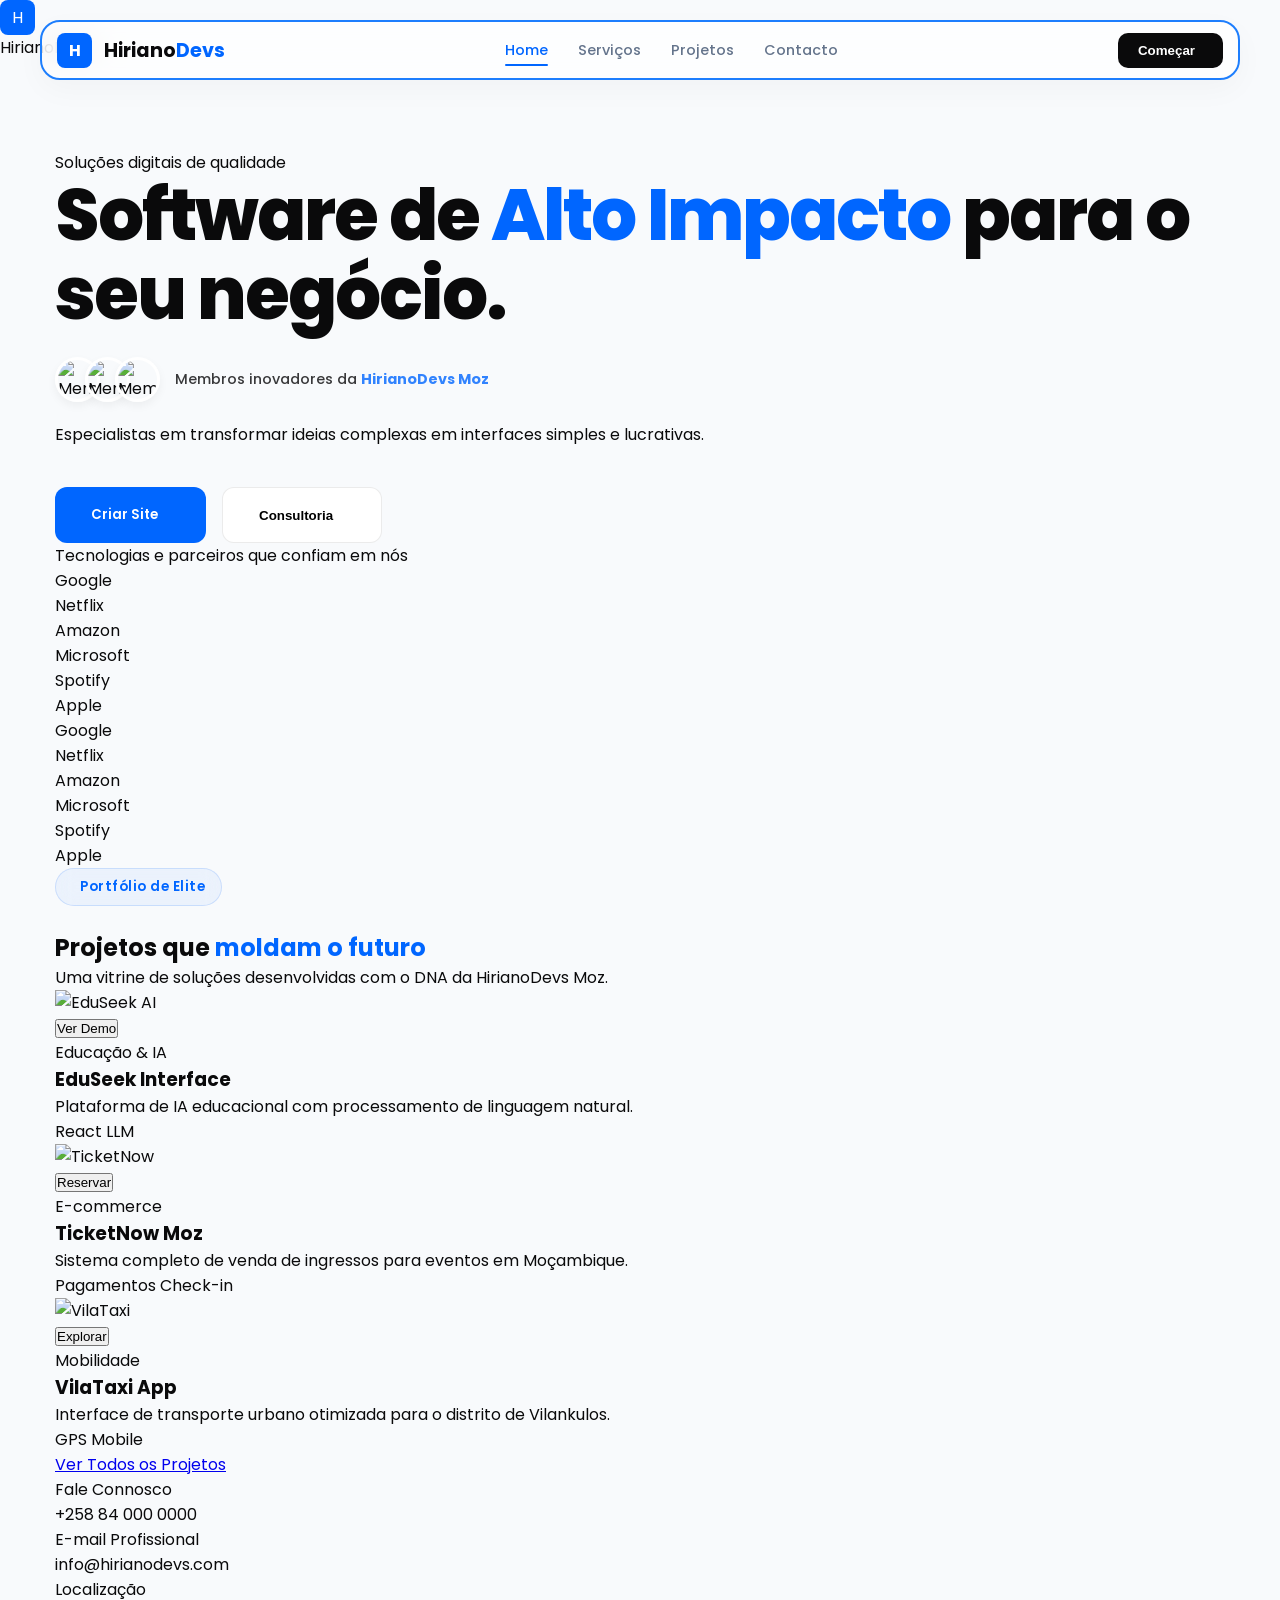
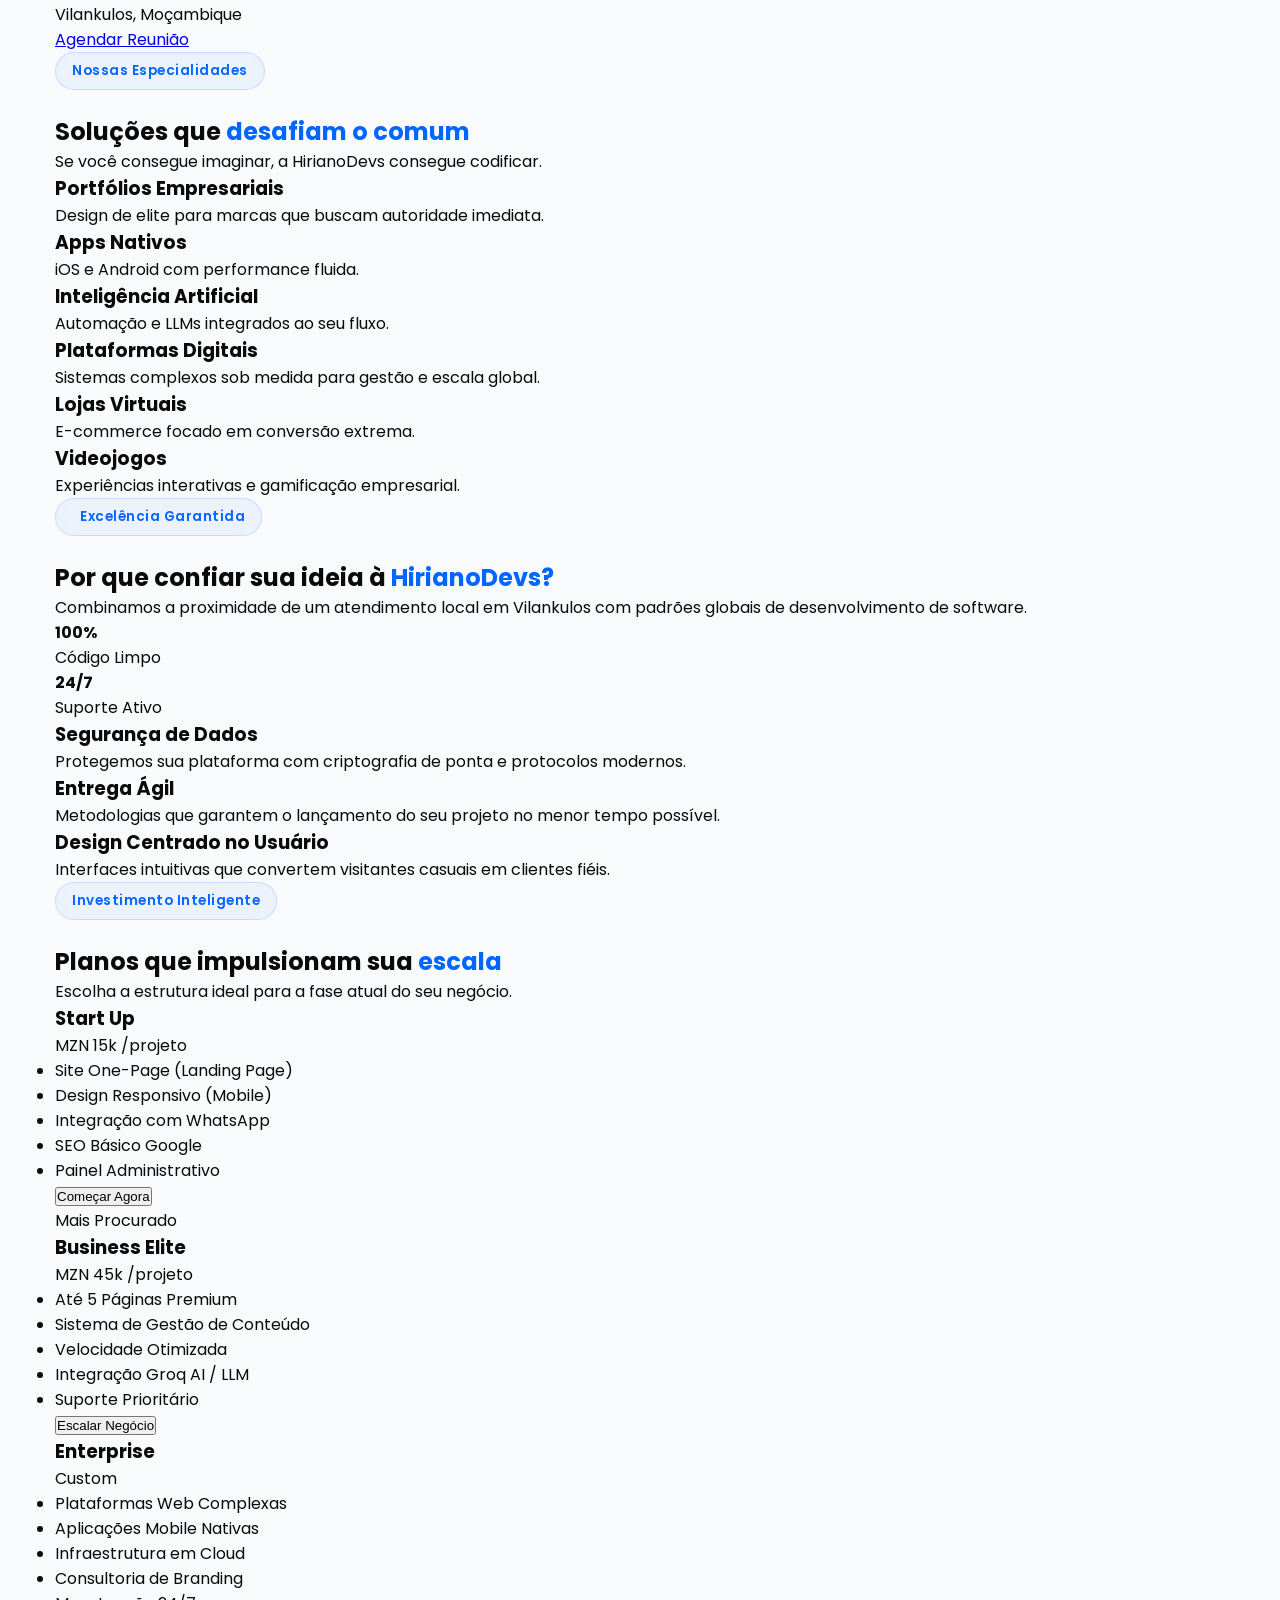
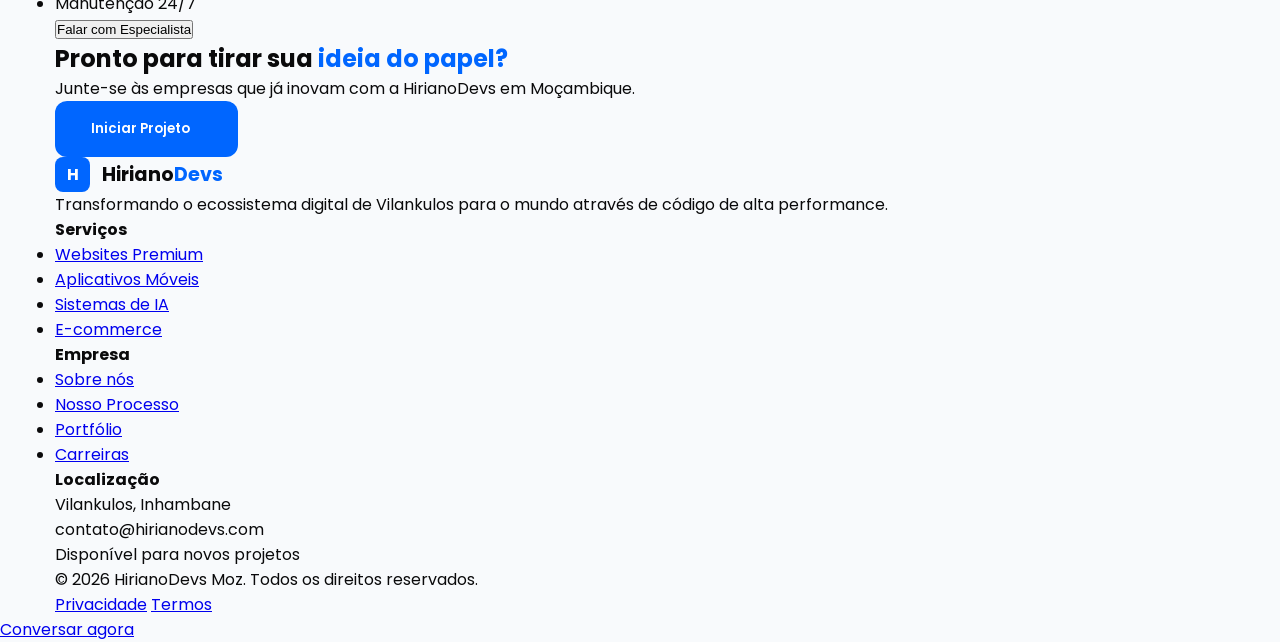
==== index.html @ 99b7545e "Add files via upload" ====
<!DOCTYPE html>
<html lang="pt-br">
<head>
    <meta charset="UTF-8">
    <meta name="viewport" content="width=device-width, initial-scale=1.0, viewport-fit=cover">
    <title>HirianoDevs | Soluções Digitais</title>
    <link href="https://fonts.googleapis.com/css2?family=Poppins:wght@300;400;500;600;700&display=swap" rel="stylesheet">
    <link href="https://cdn.jsdelivr.net/npm/remixicon@3.5.0/fonts/remixicon.css" rel="stylesheet">
    <link rel="stylesheet" href="style.css">
    
    <link rel="stylesheet" href="estilos/serviços.css">
    <link rel="stylesheet" href="estilos/footer.css">
    <link rel="stylesheet" href="estilos/loader.css">
    <link rel="stylesheet" href="estilos/contacto.css">
    <link rel="stylesheet" href="estilos/planos.css">
    <link rel="stylesheet" href="estilos/flutuante.css">
    <link rel="stylesheet" href="estilos/badge.css">
    <link rel="stylesheet" href="estilos/marcas.css">
    <link rel="stylesheet" href="estilos/demos.css">
    <link rel="stylesheet" href="estilos/why-us.css">
</head>
<body>
    
    <div id="loader" class="loader-wrapper">
    <div class="loader-content">
        <div class="loader-brand">
            <div class="brand-icon">H</div>
            <span class="brand-text">Hiriano<span>Devs</span></span>
        </div>
        <div class="loader-line">
            <div class="progress"></div>
        </div>
    </div>
</div>


    <header class="main-nav">
    <div class="container">
        <div class="brand">
            <div class="brand-icon">H</div>
            <span>Hiriano<span>Devs</span></span>
        </div>

        <nav class="nav-links">
            <a href="#home" class="active">Home</a>
            <a href="#services">Serviços</a>
            <a href="#projects">Projetos</a>
            <a href="#contact">Contacto</a>
        </nav>

        <div class="nav-actions">
            <button class="btn-action pulse hide-mobile">
                <span>Começar</span>
                <i class="ri-arrow-right-line"></i>
            </button>
            
            <button class="btn-menu" id="menuToggle" aria-label="Abrir Menu">
                <i class="ri-menu-5-line"></i>
            </button>
        </div>
    </div>
</header>


    <main class="hero">
        <div class="hero-bg"></div>
        <div class="container">
            <div class="hero-content">
                
                <div class="status-hero">
                    <span class="tot"></span> Soluções digitais de qualidade
                </div>
                
                <h1>Software de <span class="gradient">Alto Impacto</span> para o seu negócio.</h1>
                
                <div class="members-stack">
    <div class="avatars">
        <img src="https://i.pravatar.cc/100?u=1" alt="Membro 1">
        <img src="https://i.pravatar.cc/100?u=2" alt="Membro 2">
        <img src="https://i.pravatar.cc/100?u=3" alt="Membro 3">
    </div>
    <div class="members-text">
        Membros inovadores da <span>HirianoDevs Moz</span>
    </div>
</div>
                
                <p>Especialistas em transformar ideias complexas em interfaces simples e lucrativas.</p>
                
                <div class="hero-group">
                    <button class="btn-primary">Criar Site <i class="ri-code-s-slash-fill"></i></button>
                    <button class="btn-secondary">Consultoria <i class="ri-discuss-line"></i></button>
                </div>
            </div>
        </div>
    </main>
    
    <section class="brands-slider">
    <div class="container">
        <p class="brands-title">Tecnologias e parceiros que confiam em nós</p>
        <div class="slider-wrapper">
            <div class="track">
                <div class="logo-item"><i class="ri-google-fill"></i> Google</div>
                <div class="logo-item"><i class="ri-netflix-fill"></i> Netflix</div>
                <div class="logo-item"><i class="ri-amazon-fill"></i> Amazon</div>
                <div class="logo-item"><i class="ri-microsoft-fill"></i> Microsoft</div>
                <div class="logo-item"><i class="ri-spotify-fill"></i> Spotify</div>
                <div class="logo-item"><i class="ri-apple-fill"></i> Apple</div>
                <div class="logo-item"><i class="ri-google-fill"></i> Google</div>
                <div class="logo-item"><i class="ri-netflix-fill"></i> Netflix</div>
                <div class="logo-item"><i class="ri-amazon-fill"></i> Amazon</div>
                <div class="logo-item"><i class="ri-microsoft-fill"></i> Microsoft</div>
                <div class="logo-item"><i class="ri-spotify-fill"></i> Spotify</div>
                <div class="logo-item"><i class="ri-apple-fill"></i> Apple</div>
            </div>
        </div>
    </div>
</section>

<section class="projects-demo" id="projects-showcase">
    <div class="container">
        <div class="section-header">
            <span class="label"><i class="ri-rocket-line"></i> Portfólio de Elite</span>
            <h2>Projetos que <span class="gradient">moldam o futuro</span></h2>
            <p>Uma vitrine de soluções desenvolvidas com o DNA da HirianoDevs Moz.</p>
        </div>

        <div class="projects-grid">
            <div class="project-card">
                <div class="project-image">
                    <img src="https://images.unsplash.com/photo-1522202176988-66273c2fd55f?q=80&w=2071&auto=format&fit=crop" alt="EduSeek AI">
                    <div class="project-overlay">
                        <button class="btn-view">Ver Demo <i class="ri-external-link-line"></i></button>
                    </div>
                </div>
                <div class="project-info">
                    <span class="project-category">Educação & IA</span>
                    <h3>EduSeek Interface</h3>
                    <p>Plataforma de IA educacional com processamento de linguagem natural.</p>
                    <div class="project-tags">
                        <span><i class="ri-code-line"></i> React</span>
                        <span><i class="ri-cpu-line"></i> LLM</span>
                    </div>
                </div>
            </div>

            <div class="project-card">
                <div class="project-image">
                    <img src="https://images.unsplash.com/photo-1492684223066-81342ee5ff30?q=80&w=2070&auto=format&fit=crop" alt="TicketNow">
                    <div class="project-overlay">
                        <button class="btn-view">Reservar <i class="ri-ticket-2-line"></i></button>
                    </div>
                </div>
                <div class="project-info">
                    <span class="project-category">E-commerce</span>
                    <h3>TicketNow Moz</h3>
                    <p>Sistema completo de venda de ingressos para eventos em Moçambique.</p>
                    <div class="project-tags">
                        <span><i class="ri-bank-card-line"></i> Pagamentos</span>
                        <span><i class="ri-qr-code-line"></i> Check-in</span>
                    </div>
                </div>
            </div>

            <div class="project-card">
                <div class="project-image">
                    <img src="https://images.unsplash.com/photo-1556122071-e404be7457cd?q=80&w=2040&auto=format&fit=crop" alt="VilaTaxi">
                    <div class="project-overlay">
                        <button class="btn-view">Explorar <i class="ri-map-pin-5-line"></i></button>
                    </div>
                </div>
                <div class="project-info">
                    <span class="project-category">Mobilidade</span>
                    <h3>VilaTaxi App</h3>
                    <p>Interface de transporte urbano otimizada para o distrito de Vilankulos.</p>
                    <div class="project-tags">
                        <span><i class="ri-navigation-line"></i> GPS</span>
                        <span><i class="ri-smartphone-line"></i> Mobile</span>
                    </div>
                </div>
            </div>
            
                    <div class="projects-footer">
            <a href="#portfolio" class="btn-all-projects">
                <span>Ver Todos os Projetos</span>
                <div class="btn-icon">
                    <i class="ri-arrow-right-up-line"></i>
                </div>
            </a>
        </div>

            
        </div>
    </div>
</section>


    
    <section class="contact-bar">
    <div class="container">
        <div class="bar-inner">
            <div class="bar-item">
                <div class="icon-box"><i class="ri-whatsapp-line"></i></div>
                <div class="bar-text">
                    <span>Fale Connosco</span>
                    <p>+258 84 000 0000</p>
                </div>
            </div>
            
            <div class="bar-divider"></div>

            <div class="bar-item">
                <div class="icon-box"><i class="ri-mail-send-line"></i></div>
                <div class="bar-text">
                    <span>E-mail Profissional</span>
                    <p>info@hirianodevs.com</p>
                </div>
            </div>

            <div class="bar-divider"></div>

            <div class="bar-item">
                <div class="icon-box"><i class="ri-map-pin-user-line"></i></div>
                <div class="bar-text">
                    <span>Localização</span>
                    <p>Vilankulos, Moçambique</p>
                </div>
            </div>

            <div class="bar-item bar-cta">
                <a href="#" class="btn-mini">
                    Agendar Reunião <i class="ri-calendar-check-line"></i>
                </a>
            </div>
        </div>
    </div>
</section>

    
    <section class="services" id="projects">
    <div class="container">
        <div class="services-header">
            <span class="label">Nossas Especialidades</span>
            <h2>Soluções que <span class="gradient">desafiam o comum</span></h2>
            <p>Se você consegue imaginar, a HirianoDevs consegue codificar.</p>
        </div>

        <div class="bento-grid">
            <div class="bento-item tall portfolio">
                <div class="bento-content">
                    <i class="ri-briefcase-line"></i>
                    <h3>Portfólios Empresariais</h3>
                    <p>Design de elite para marcas que buscam autoridade imediata.</p>
                </div>
                <div class="bento-image">
                   <i class="ri-window-fill"></i>
                </div>
            </div>

            <div class="bento-item apps">
                <div class="bento-content">
                    <i class="ri-smartphone-line"></i>
                    <h3>Apps Nativos</h3>
                    <p>iOS e Android com performance fluida.</p>
                </div>
            </div>

            <div class="bento-item ai">
                <div class="bento-content">
                    <i class="ri-brain-line"></i>
                    <h3>Inteligência Artificial</h3>
                    <p>Automação e LLMs integrados ao seu fluxo.</p>
                </div>
            </div>

            <div class="bento-item wide platforms">
                <div class="bento-content">
                    <i class="ri-shield-user-line"></i>
                    <h3>Plataformas Digitais</h3>
                    <p>Sistemas complexos sob medida para gestão e escala global.</p>
                </div>
            </div>

            <div class="bento-item shop">
                <div class="bento-content">
                    <i class="ri-shopping-bag-3-line"></i>
                    <h3>Lojas Virtuais</h3>
                    <p>E-commerce focado em conversão extrema.</p>
                </div>
            </div>

            <div class="bento-item games">
                <div class="bento-content">
                    <i class="ri-gamepad-line"></i>
                    <h3>Videojogos</h3>
                    <p>Experiências interativas e gamificação empresarial.</p>
                </div>
            </div>
        </div>
    </div>
</section>

<section class="why-us" id="why-choose">
    <div class="container">
        <div class="why-grid">
            <div class="why-content">
                <span class="label"><i class="ri-medal-line"></i> Excelência Garantida</span>
                <h2>Por que confiar sua ideia à <span class="gradient">HirianoDevs?</span></h2>
                <p>Combinamos a proximidade de um atendimento local em Vilankulos com padrões globais de desenvolvimento de software.</p>
                
                <div class="stats-row">
                    <div class="stat-item">
                        <h4>100%</h4>
                        <span>Código Limpo</span>
                    </div>
                    <div class="stat-item">
                        <h4>24/7</h4>
                        <span>Suporte Ativo</span>
                    </div>
                </div>
            </div>

            <div class="features-list">
                <div class="feature-card">
                    <div class="feature-icon">
                        <i class="ri-shield-check-line"></i>
                    </div>
                    <div class="feature-text">
                        <h3>Segurança de Dados</h3>
                        <p>Protegemos sua plataforma com criptografia de ponta e protocolos modernos.</p>
                    </div>
                </div>

                <div class="feature-card">
                    <div class="feature-icon">
                        <i class="ri-timer-flash-line"></i>
                    </div>
                    <div class="feature-text">
                        <h3>Entrega Ágil</h3>
                        <p>Metodologias que garantem o lançamento do seu projeto no menor tempo possível.</p>
                    </div>
                </div>

                <div class="feature-card">
                    <div class="feature-icon">
                        <i class="ri-p2p-line"></i>
                    </div>
                    <div class="feature-text">
                        <h3>Design Centrado no Usuário</h3>
                        <p>Interfaces intuitivas que convertem visitantes casuais em clientes fiéis.</p>
                    </div>
                </div>
            </div>
        </div>
    </div>
</section>


<section class="pricing" id="pricing">
    <div class="container">
        <div class="pricing-header">
            <span class="label">Investimento Inteligente</span>
            <h2>Planos que impulsionam sua <span class="gradient">escala</span></h2>
            <p>Escolha a estrutura ideal para a fase atual do seu negócio.</p>
        </div>

        <div class="pricing-grid">
            <div class="pricing-card">
                <div class="pricing-top">
                    <i class="ri-rocket-line"></i>
                    <h3>Start Up</h3>
                    <div class="price">
                        <span class="currency">MZN</span>
                        <span class="amount">15k</span>
                        <span class="period">/projeto</span>
                    </div>
                </div>
                <ul class="features">
                    <li><i class="ri-checkbox-circle-fill"></i> Site One-Page (Landing Page)</li>
                    <li><i class="ri-checkbox-circle-fill"></i> Design Responsivo (Mobile)</li>
                    <li><i class="ri-checkbox-circle-fill"></i> Integração com WhatsApp</li>
                    <li><i class="ri-checkbox-circle-fill"></i> SEO Básico Google</li>
                    <li class="disabled"><i class="ri-close-circle-line"></i> Painel Administrativo</li>
                </ul>
                <button class="btn-pricing">Começar Agora</button>
            </div>

            <div class="pricing-card featured">
                <div class="popular-badge">Mais Procurado</div>
                <div class="pricing-top wata">
                    <i class="ri-vip-diamond-line"></i>
                    <h3>Business Elite</h3>
                    <div class="price">
                        <span class="currency">MZN</span>
                        <span class="amount">45k</span>
                        <span class="period">/projeto</span>
                    </div>
                </div>
                <ul class="features">
                    <li><i class="ri-checkbox-circle-fill"></i> Até 5 Páginas Premium</li>
                    <li><i class="ri-checkbox-circle-fill"></i> Sistema de Gestão de Conteúdo</li>
                    <li><i class="ri-checkbox-circle-fill"></i> Velocidade Otimizada</li>
                    <li><i class="ri-checkbox-circle-fill"></i> Integração Groq AI / LLM</li>
                    <li><i class="ri-checkbox-circle-fill"></i> Suporte Prioritário</li>
                </ul>
                <button class="btn-pricing pulse">Escalar Negócio</button>
            </div>

            <div class="pricing-card">
                <div class="pricing-top">
                    <i class="ri-stack-line"></i>
                    <h3>Enterprise</h3>
                    <div class="price">
                        <span class="amount">Custom</span>
                    </div>
                </div>
                <ul class="features">
                    <li><i class="ri-checkbox-circle-fill"></i> Plataformas Web Complexas</li>
                    <li><i class="ri-checkbox-circle-fill"></i> Aplicações Mobile Nativas</li>
                    <li><i class="ri-checkbox-circle-fill"></i> Infraestrutura em Cloud</li>
                    <li><i class="ri-checkbox-circle-fill"></i> Consultoria de Branding</li>
                    <li><i class="ri-checkbox-circle-fill"></i> Manutenção 24/7</li>
                </ul>
                <button class="btn-pricing outline">Falar com Especialista</button>
            </div>
        </div>
    </div>
</section>

    
    <footer class="main-footer">
    <div class="container">
        <div class="footer-cta">
            <div class="cta-content">
                <h2>Pronto para tirar sua <span class="gradient">ideia do papel?</span></h2>
                <p>Junte-se às empresas que já inovam com a HirianoDevs em Moçambique.</p>
            </div>
            <button class="btn-primary">
                Iniciar Projeto <i class="ri-arrow-right-up-line"></i>
            </button>
        </div>

        <div class="footer-grid">
            <div class="footer-col">
                <div class="brand">
                    <div class="brand-icon">H</div>
                    <span>Hiriano<span>Devs</span></span>
                </div>
                <p class="footer-desc">Transformando o ecossistema digital de Vilankulos para o mundo através de código de alta performance.</p>
                <div class="social-links">
                    <a href="#"><i class="ri-instagram-line"></i></a>
                    <a href="#"><i class="ri-linkedin-box-line"></i></a>
                    <a href="#"><i class="ri-github-line"></i></a>
                    <a href="#"><i class="ri-whatsapp-line"></i></a>
                </div>
            </div>

            <div class="footer-col">
                <h4>Serviços</h4>
                <ul>
                    <li><a href="#">Websites Premium</a></li>
                    <li><a href="#">Aplicativos Móveis</a></li>
                    <li><a href="#">Sistemas de IA</a></li>
                    <li><a href="#">E-commerce</a></li>
                </ul>
            </div>

            <div class="footer-col">
                <h4>Empresa</h4>
                <ul>
                    <li><a href="#">Sobre nós</a></li>
                    <li><a href="#">Nosso Processo</a></li>
                    <li><a href="#">Portfólio</a></li>
                    <li><a href="#">Carreiras</a></li>
                </ul>
            </div>

            <div class="footer-col">
                <h4>Localização</h4>
                <p><i class="ri-map-pin-2-line"></i> Vilankulos, Inhambane</p>
                <p><i class="ri-mail-line"></i> contato@hirianodevs.com</p>
                <div class="status-badge">
                    <span class="dot"></span> Disponível para novos projetos
                </div>
            </div>
        </div>

        <div class="footer-bottom">
            <p>&copy; 2026 HirianoDevs Moz. Todos os direitos reservados.</p>
            <div class="footer-legal">
                <a href="#">Privacidade</a>
                <a href="#">Termos</a>
            </div>
        </div>
    </div>
</footer>

<a href="https://wa.me/258840000000" class="floating-contact" target="_blank" aria-label="Contactar no WhatsApp">
    <div class="floating-icon">
        <i class="ri-whatsapp-line"></i>
    </div>
    <span class="floating-text">Conversar agora</span>
</a>



    <script src="script.js"></script>
    
    <script src="scripts/load.js"></script>
</body>
</html>
---- style.css ----
:root {
    --primary: #0066FF;
    --dark: #0A0A0B;
    --light: #F8FAFC;
    --border: rgba(0, 0, 0, 0.08);
    --glass: rgba(255, 255, 255, 0.8);
}

* { margin: 0; padding: 0; box-sizing: border-box; }

body {
    font-family: 'Poppins', sans-serif;
    background: var(--light);
    color: var(--dark);
    -webkit-font-smoothing: antialiased;
}

.container { max-width: 1200px; margin: 0 auto; padding: 0 15px; }

/* Navigation Moderna */
.main-nav {
    position: fixed;
    top: 20px; /* Efeito flutuante */
    left: 50%;
    transform: translateX(-50%);
    width: 95%;
    max-width: 1200px;
    height: 60px;
    background: rgba(255, 255, 255, 0.7);
    backdrop-filter: blur(15px);
    -webkit-backdrop-filter: blur(15px);
    borjder: 1px solid rgba(255, 255, 255, 0.3);
    border-radius: 20px;
    z-index: 1000;
    border: 2px solid #1d7efd;
    display: flex;
    align-items: center;
    box-shadow: 0 10px 30px rgba(0, 0, 0, 0.03);
}

.main-nav .container {
    width: 100%;
    display: flex;
    justify-content: space-between;
    align-items: center;
}

/* Links de Navegação */
.nav-links {
    display: flex;
    gap: 30px;
}

.nav-links a {
    text-decoration: none;
    color: #64748b;
    font-size: 0.9rem;
    font-weight: 500;
    transition: 0.3s;
    position: relative;
}

.nav-links a:hover, .nav-links a.active {
    color: var(--primary);
}

.nav-links a.active::after {
    content: '';
    position: absolute;
    bottom: -5px;
    left: 0;
    width: 100%;
    height: 2px;
    background: var(--primary);
    border-radius: 10px;
}

.brand { display: flex; align-items: center; gap: 12px; font-weight: 700; font-size: 1.2rem; }
.brand-icon { 
    background: var(--primary); color: white; 
    width: 35px; height: 35px; display: grid; place-items: center; 
    border-radius: 8px; font-size: 1rem;
}
.brand span span { color: var(--primary); }

.nav-actions { display: flex; gap: 12px; align-items: center; }

/* Botões */
.btn-action {
    background: var(--dark); color: white;
    border: none; padding: 10px 20px;
    border-radius: 10px; font-weight: 600;
    display: flex; align-items: center; gap: 8px;
    cursor: pointer; transition: 0.3s;
}

.btn-menu {
    width: 45px; height: 45px;
    border: 1px solid var(--border);
    border-radius: 10px; background: white;
    display: none; cursor: pointer;
}

/* Hero Section */
.hero {
    margin-top: 10px;
    
    display: flex; align-items: center;
    padding-top: 80px; position: relative;
    overflow: hidden;
}


.hero-bg {
    position: absolute; top: -10%; right: -10%;
    width: 500px; height: 5000px;
    background: radial-gradient(circle, rgba(0,102,255,0.1) 0%, transparent 70%);
    z-index: -1;
}

h1 {
    font-size: clamp(2.5rem, 8vw, 4.5rem);
    line-height: 1.1; font-weight: 800;
    margin-bottom: 24px; letter-spacing: -2px;
}

.gradient { color: var(--primary); }

.hero-group { display: flex; gap: 16px; margin-top: 40px; }

.btn-primary {
    font-family: "poppins";
    background: var(--primary); color: white; border: none;
    padding: 18px 36px; border-radius: 12px; font-weight: 600;
    display: flex; align-items: center; gap: 12px; cursor: pointer;
}

.btn-secondary {
    background: white; border: 1px solid var(--border);
    padding: 18px 36px; border-radius: 12px; font-weight: 600;
    display: flex; align-items: center; gap: 12px; cursor: pointer;
}

.tab-item {
    text-decoration: none; color: #64748B;
    display: flex; flex-direction: column; align-items: center;
    font-size: 0.7rem; font-weight: 500;
}

.tab-item i { font-size: 1.5rem; margin-bottom: 4px; }
.tab-item.active { color: var(--primary); }

/* Responsive Adaptations */
@media (max-width: 768px) {
    .btn-menu { display: grid; place-items: center; }
    .btn-action span { display: none; }
    .btn-action { padding: 12px; border-radius: 12px; }
    .bottom-tab-bar { display: flex; }
    .hero { text-align: left; }
    .hero-group { flex-direction: column; }
    
    
    .main-nav {
        top: 10px;
        height: 65px;
    }
    
    .nav-links {
        display: none; /* Esconde links no mobile */
    }

    .hide-mobile {
        display: none !important; /* Remove o botão de começar no mobile */
    }

    .btn-menu {
        display: grid;
        place-items: center;
        border: none;
        background: var(--primary);
        color: white;
        width: 40px;
        height: 40px;
        border-radius: 12px;
    }
}

/* Estilização da Label "Inovação Constante" */
.label {
    display: inline-flex;
    align-items: center;
    gap: 8px;
    
    /* Background com transparência e desfoque (Glassmorphism) */
    background: rgba(0, 102, 255, 0.05); 
    backdrop-filter: blur(10px);
    -webkit-backdrop-filter: blur(10px);
    
    /* Borda ultra-fina e elegante */
    border: 1px solid rgba(0, 102, 255, 0.15);
    
    /* Espaçamento e Arredondamento */
    padding: 8px 16px;
    border-radius: 100px;
    
    /* Tipografia */
    color: var(--primary);
    font-size: 0.85rem;
    font-weight: 600;
    letter-spacing: 0.5px;
    margin-bottom: 24px;
    
    /* Efeito de flutuação suave */
    animation: float 3s ease-in-out infinite;
}

/* Ícone dentro da label */
.label i {
    font-size: 1.1rem;
    color: var(--primary);
}

/* Ajuste na animação Pulse do botão Começar para ficar mais discreto */
.pulse {
    animation: shadow-pulse 2s infinite;
}

@keyframes shadow-pulse {
    0% { box-shadow: 0 0 0 0px rgba(0, 102, 255, 0.2); }
    70% { box-shadow: 0 0 0 10px rgba(0, 102, 255, 0); }
    100% { box-shadow: 0 0 0 0px rgba(0, 102, 255, 0); }
}


/* Avatar Stack - Estilo Audi */
.members-stack {
    display: flex;
    align-items: center;
    gap: 15px;
    margin-bottom: 20px;
}

.avatars {
    display: flex;
    align-items: center;
}

.avatars img {
    width: 45px;
    height: 45px;
    border-radius: 50%;
    border: 3px solid #ffffff; /* Borda grossa para o efeito de corte */
    object-fit: cover;
    margin-left: -15px; /* Sobreposição estilo Audi */
    box-shadow: 0 4px 10px rgba(0, 0, 0, 0.05);
    transition: transform 0.3s ease;
}

.avatars img:first-child {
    margin-left: 0;
}

.avatars img:hover {
    transform: translateY(-5px);
    z-index: 10;
}

.members-text {
    font-size: 0.9rem;
    color: var(--dark);
    font-weight: 500;
    opacity: 0.8;
}

.members-text span {
    color: var(--primary);
    font-weight: 700;
}

/* Ajuste Responsivo */
@media (max-width: 768px) {
    .members-stack {
        justify-content: flex-start;
    }
}
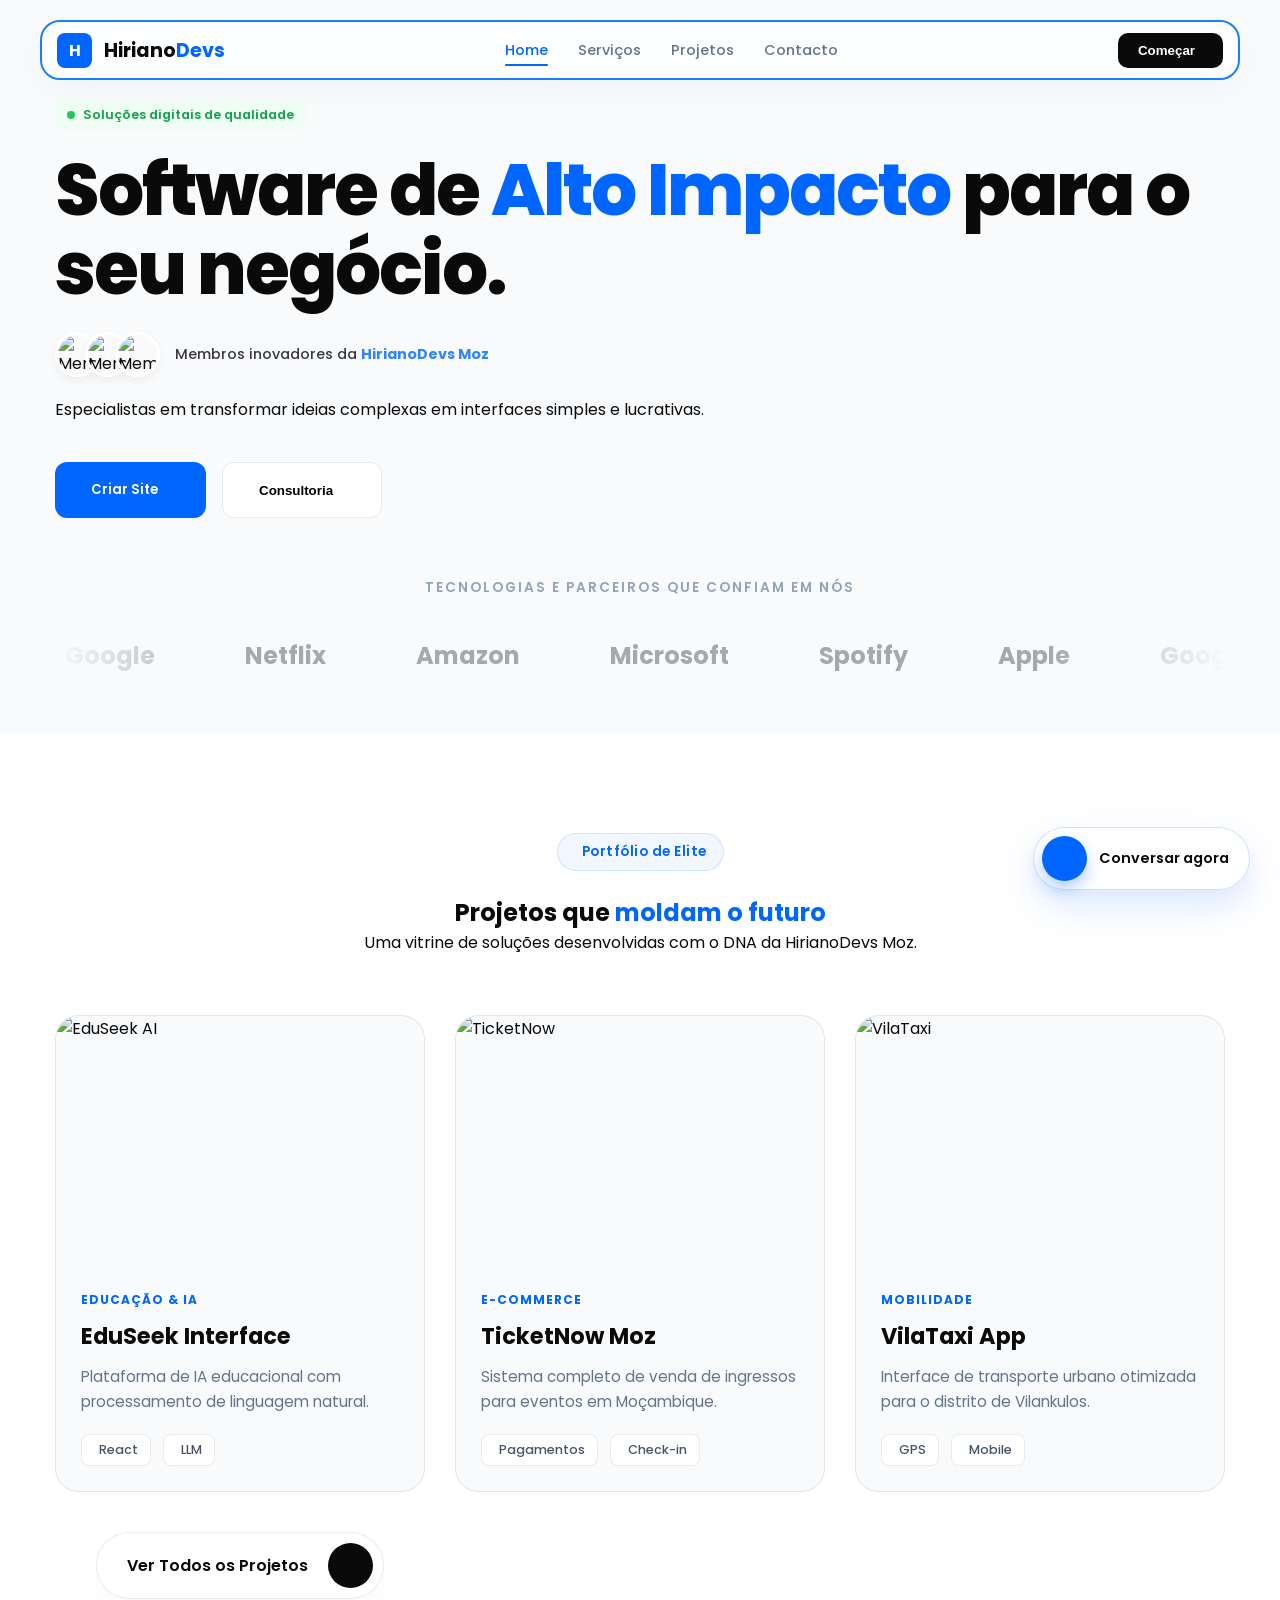
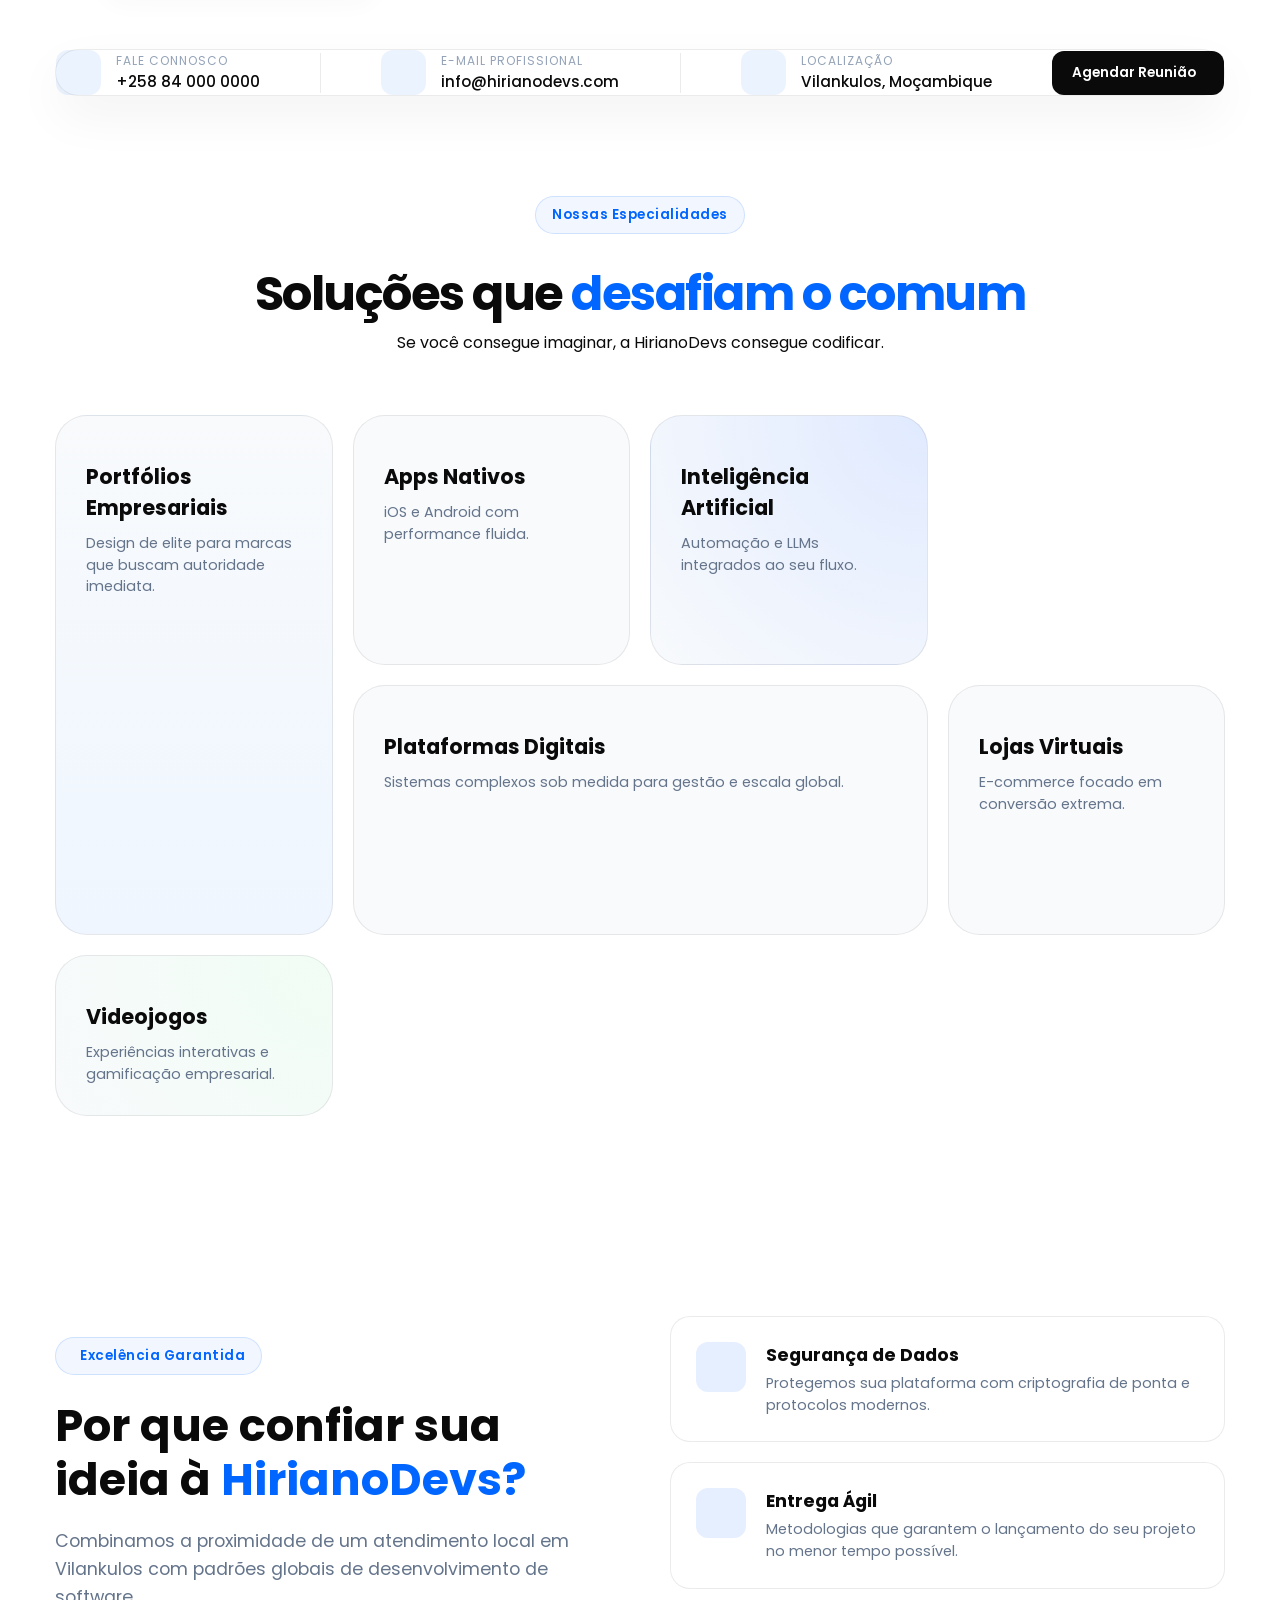
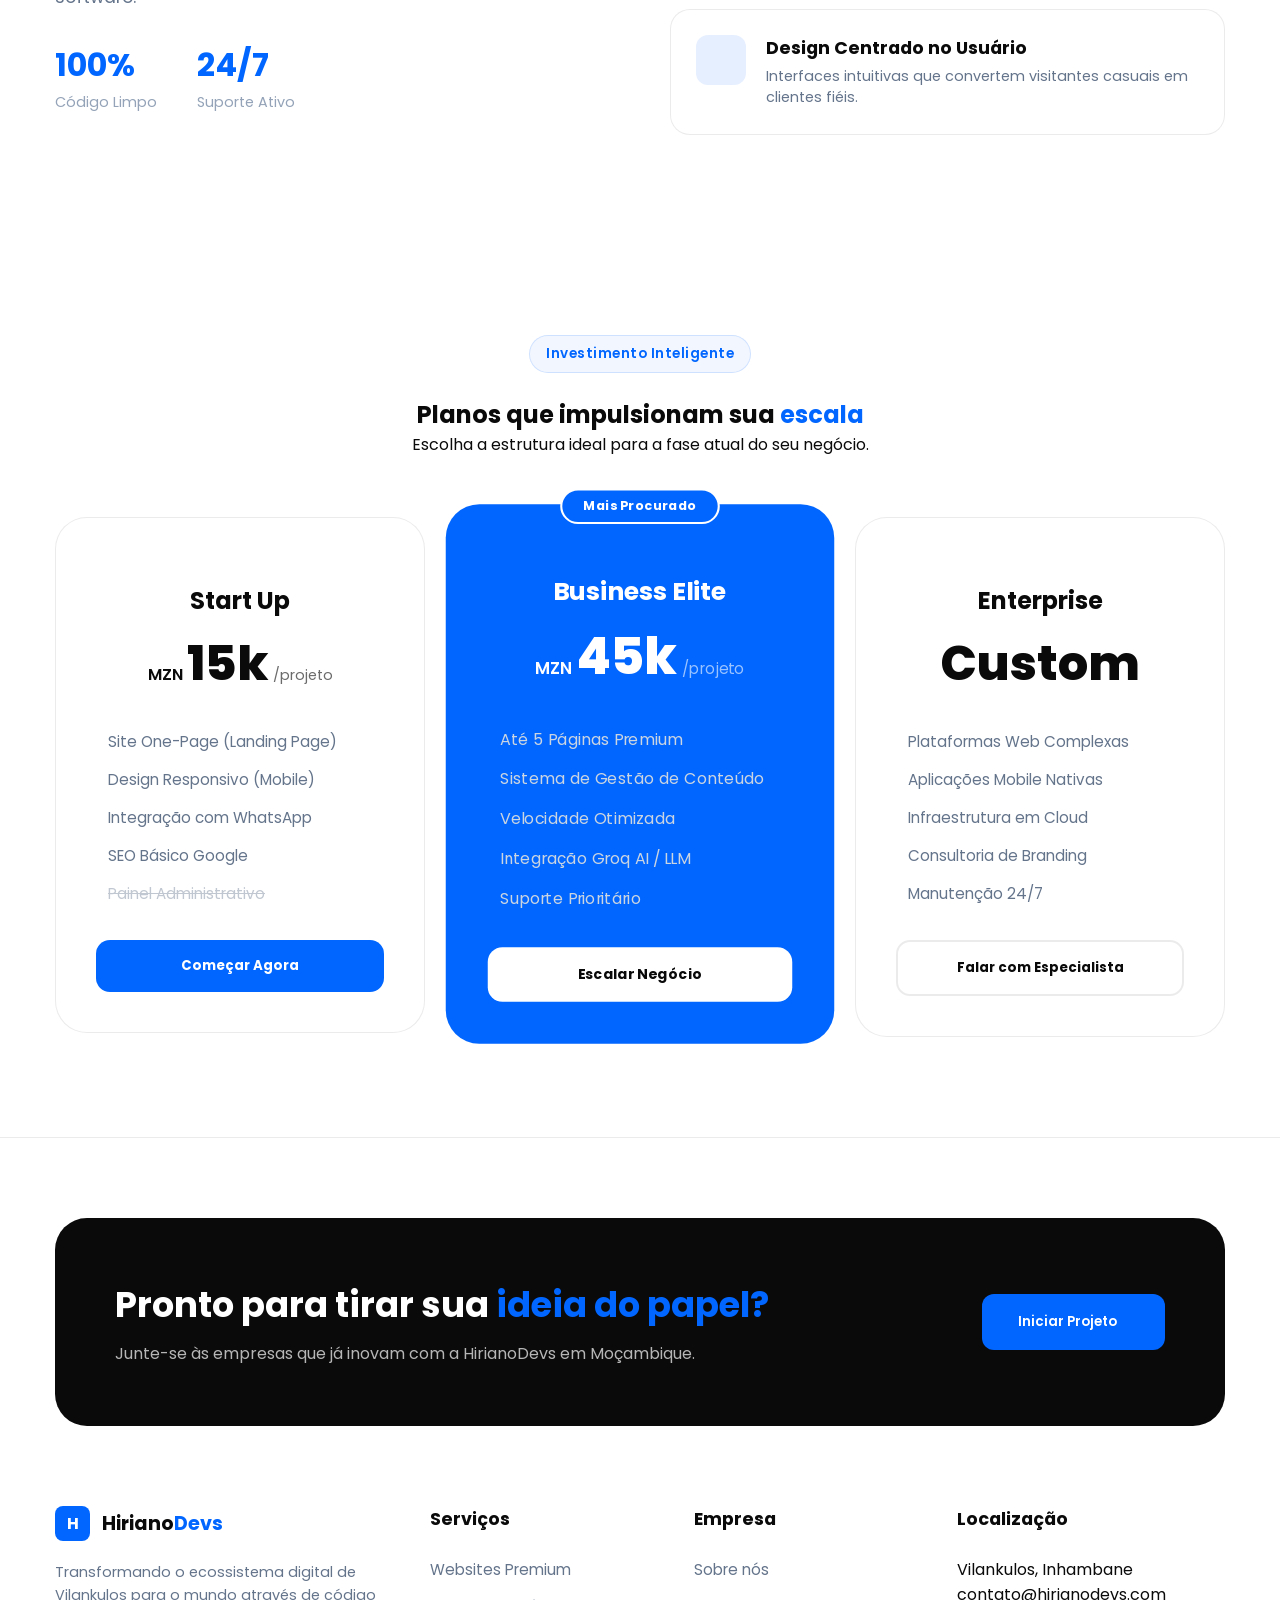
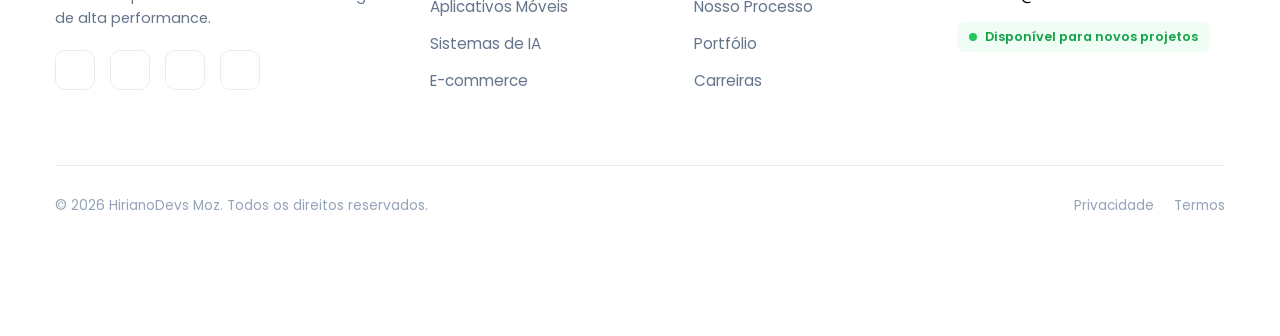
==== commit e561aff2: "Update index.html" ====
--- a/index.html
+++ b/index.html
@@ -77,7 +77,7 @@
     <div class="avatars">
         <img src="https://i.pravatar.cc/100?u=1" alt="Membro 1">
         <img src="https://i.pravatar.cc/100?u=2" alt="Membro 2">
-        <img src="https://i.pravatar.cc/100?u=3" alt="Membro 3">
+        <img src="images/ceo.png" alt="Membro 3">
     </div>
     <div class="members-text">
         Membros inovadores da <span>HirianoDevs Moz</span>
--- a/estilos/serviços.css
+++ b/estilos/serviços.css
@@ -0,0 +1,96 @@
+/* Section Services */
+.services {
+    padding: 100px 0;
+    background: #ffffff;
+}
+
+.services-header {
+    text-align: center;
+    margin-bottom: 60px;
+}
+
+.services-header h2 {
+    font-size: clamp(2rem, 5vw, 3rem);
+    letter-spacing: -1.5px;
+}
+
+/* Bento Grid Layout */
+.bento-grid {
+    display: grid;
+    grid-template-columns: repeat(4, 1fr);
+    grid-template-rows: repeat(2, 250px);
+    gap: 20px;
+}
+
+.bento-item {
+    background: var(--light);
+    border: 1px solid var(--border);
+    border-radius: 32px;
+    padding: 30px;
+    position: relative;
+    overflow: hidden;
+    transition: all 0.4s cubic-bezier(0.175, 0.885, 0.32, 1.275);
+    display: flex;
+    flex-direction: column;
+    justify-content: space-between;
+}
+
+.bento-item:hover {
+    transform: translateY(-10px);
+    box-shadow: 0 20px 40px rgba(0,0,0,0.05);
+    border-color: var(--primary);
+}
+
+.bento-item i {
+    font-size: 2rem;
+    color: var(--primary);
+    margin-bottom: 15px;
+    display: block;
+}
+
+.bento-item h3 {
+    font-size: 1.3rem;
+    margin-bottom: 10px;
+    font-weight: 700;
+}
+
+.bento-item p {
+    font-size: 0.9rem;
+    color: #64748b;
+    line-height: 1.5;
+}
+
+/* Variações de Grid */
+.tall { grid-row: span 2; background: linear-gradient(180deg, #f8fafc 0%, #eff6ff 100%); }
+.wide { grid-column: span 2; }
+
+/* Ícones de Fundo (Decorativos) */
+.bento-image {
+    position: absolute;
+    bottom: -20px;
+    right: -20px;
+    font-size: 8rem !important;
+    opacity: 0.03;
+    transform: rotate(-15deg);
+}
+
+/* Responsividade do Bento */
+@media (max-width: 1024px) {
+    .bento-grid {
+        grid-template-columns: repeat(2, 1fr);
+        grid-template-rows: auto;
+    }
+    .tall, .wide { grid-row: span 1; grid-column: span 1; }
+}
+
+@media (max-width: 768px) {
+    .bento-grid {
+        grid-template-columns: 1fr;
+    }
+    .services { padding-bottom: 150px; } /* Espaço para a tab-bar mobile */
+}
+
+/* Cores Específicas para Destaque */
+.ai { background: radial-gradient(circle at top right, #e0eaff, var(--light)); }
+.games { background: radial-gradient(circle at top right, #f0fdf4, var(--light)); }
+.games i { color: #22c55e; }
--- a/estilos/footer.css
+++ b/estilos/footer.css
@@ -0,0 +1,119 @@
+/* Main Footer */
+.main-footer {
+    background: #ffffff;
+    padding: 80px 0 120px 0; /* Padding maior em baixo por causa da mobile bar */
+    border-top: 1px solid var(--border);
+}
+
+/* CTA Box */
+.footer-cta {
+    background: var(--dark);
+    border-radius: 32px;
+    padding: 60px;
+    display: flex;
+    justify-content: space-between;
+    align-items: center;
+    margin-bottom: 80px;
+    color: white;
+}
+
+.footer-cta h2 { font-size: 2.2rem; margin-bottom: 10px; }
+.footer-cta p { opacity: 0.7; }
+
+/* Grid */
+.footer-grid {
+    display: grid;
+    grid-template-columns: 1.5fr 1fr 1fr 1.2fr;
+    gap: 40px;
+    padding-bottom: 60px;
+    border-bottom: 1px solid var(--border);
+}
+
+.footer-col h4 {
+    font-size: 1.1rem;
+    font-weight: 700;
+    margin-bottom: 25px;
+    color: var(--dark);
+}
+
+.footer-desc {
+    margin: 20px 0;
+    font-size: 0.9rem;
+    color: #64748b;
+    line-height: 1.6;
+}
+
+.footer-col ul { list-style: none; }
+.footer-col ul li { margin-bottom: 12px; }
+.footer-col ul li a {
+    text-decoration: none;
+    color: #64748b;
+    font-size: 0.95rem;
+    transition: 0.3s;
+}
+
+.footer-col ul li a:hover { color: var(--primary); padding-left: 5px; }
+
+/* Social & Badge */
+.social-links { display: flex; gap: 15px; }
+.social-links a {
+    width: 40px; height: 40px;
+    border: 1px solid var(--border);
+    border-radius: 10px;
+    display: grid; place-items: center;
+    color: var(--dark);
+    text-decoration: none;
+    transition: 0.3s;
+}
+
+.social-links a:hover { background: var(--primary); color: white; border-color: var(--primary); }
+
+.status-badge {
+    display: inline-flex;
+    align-items: center;
+    gap: 8px;
+    background: #f0fdf4;
+    color: #16a34a;
+    padding: 6px 12px;
+    border-radius: 8px;
+    font-size: 0.8rem;
+    font-weight: 600;
+    margin-top: 15px;
+}
+
+.status-badge .dot {
+    width: 8px; height: 8px;
+    background: #22c55e;
+    border-radius: 50%;
+    animation: pulse-green 2s infinite;
+}
+
+@keyframes pulse-green {
+    0% { transform: scale(0.95); box-shadow: 0 0 0 0 rgba(34, 197, 94, 0.7); }
+    70% { transform: scale(1); box-shadow: 0 0 0 10px rgba(34, 197, 94, 0); }
+    100% { transform: scale(0.95); box-shadow: 0 0 0 0 rgba(34, 197, 94, 0); }
+}
+
+/* Footer Bottom */
+.footer-bottom {
+    padding-top: 30px;
+    display: flex;
+    justify-content: space-between;
+    align-items: center;
+    font-size: 0.85rem;
+    color: #94a3b8;
+}
+
+.footer-legal { display: flex; gap: 20px; }
+.footer-legal a { color: #94a3b8; text-decoration: none; }
+
+/* Responsive */
+@media (max-width: 992px) {
+    .footer-grid { grid-template-columns: repeat(2, 1fr); }
+    .footer-cta { flex-direction: column; text-align: center; gap: 30px; padding: 40px; }
+}
+
+@media (max-width: 600px) {
+    .footer-grid { grid-template-columns: 1fr; gap: 30px; }
+    .footer-bottom { flex-direction: column; gap: 15px; text-align: center; }
+}
--- a/estilos/loader.css
+++ b/estilos/loader.css
@@ -0,0 +1,78 @@
+/* Loader Styles */
+.loader-wrapper {
+    position: fixed;
+    top: 0;
+    left: 0;
+    width: 100%;
+    height: 100%;
+    background: var(--light);
+    display: flex;
+    justify-content: center;
+    align-items: center;
+    z-index: 9999;
+    transition: opacity 0.8s cubic-bezier(0.77, 0, 0.175, 1), visibility 0.8s;
+}
+
+.loader-content {
+    text-align: center;
+}
+
+.loader-brand {
+    display: flex;
+    align-items: center;
+    gap: 15px;
+    font-weight: 700;
+    font-size: 2rem;
+    margin-bottom: 20px;
+    animation: pulse-brand 1.5s ease-in-out infinite;
+}
+
+.brand-text span {
+    color: var(--primary);
+}
+
+.loader-line {
+    width: 200px;
+    height: 3px;
+    background: var(--border);
+    border-radius: 10px;
+    margin: 0 auto;
+    overflow: hidden;
+    position: relative;
+}
+
+.loader-line .progress {
+    width: 40%;
+    height: 100%;
+    background: var(--primary);
+    border-radius: 10px;
+    position: absolute;
+    animation: line-move 1.5s infinite ease-in-out;
+}
+
+/* Animações */
+@keyframes pulse-brand {
+    0%, 100% { opacity: 1; transform: scale(1); }
+    50% { opacity: 0.7; transform: scale(0.98); }
+}
+
+@keyframes line-move {
+    0% { left: -40%; }
+    50% { left: 100%; }
+    100% { left: -40%; }
+}
+
+/* Classe para esconder o loader via JS */
+.loader-hidden {
+    opacity: 0;
+    visibility: hidden;
+}
+
+/* Efeito de entrada no body */
+body.loaded {
+    overflow-y: auto;
+}
+
+body {
+    overflow: hidden; /* Trava o scroll enquanto carrega */
+}
--- a/estilos/contacto.css
+++ b/estilos/contacto.css
@@ -0,0 +1,91 @@
+/* Contact Bar */
+.contact-bar {
+    position: relative;
+    z-index: 10;
+    margin-top: -50px; /* Faz a barra subir um pouco sobre o hero */
+    padding: 0 px;
+}
+
+.bar-inner {
+    background: white;
+    border-radius: 24px;
+    display: flex;
+    align-items: center;
+    justify-content: space-between;
+    box-shadow: 0 20px 50px rgba(0, 0, 0, 0.05);
+    border: 1px solid var(--border);
+}
+
+.bar-item {
+    display: flex;
+    align-items: center;
+    gap: 15px;
+}
+
+.icon-box {
+    width: 45px;
+    height: 45px;
+    background: rgba(0, 102, 255, 0.08);
+    color: var(--primary);
+    border-radius: 12px;
+    display: grid; place-items: center;
+    font-size: 1.3rem;
+}
+
+.bar-text span {
+    display: block;
+    font-size: 0.75rem;
+    font-weight: 400;
+    text-transform: uppercase;
+    letter-spacing: 1px;
+    color: #94a3b8;
+}
+
+.bar-text p {
+    font-size: 0.95rem;
+    font-weight: 500;
+    color: var(--dark);
+}
+
+.bar-divider {
+    width: 1px;
+    height: 40px;
+    background: var(--border);
+}
+
+.btn-mini {
+    background: var(--dark);
+    color: white;
+    text-decoration: none;
+    padding: 12px 20px;
+    border-radius: 12px;
+    font-size: 0.85rem;
+    font-weight: 600;
+    display: flex;
+    align-items: center;
+    gap: 8px;
+    transition: 0.3s;
+}
+
+.btn-mini:hover {
+    background: var(--primary);
+    transform: translateY(-3px);
+}
+
+/* Responsividade */
+@media (max-width: 1024px) {
+    .bar-inner { padding: 20px; }
+    .bar-divider { display: none; }
+}
+
+@media (max-width: 768px) {
+    .contact-bar { margin-top: 20px; }
+    .bar-inner {
+        flex-direction: column;
+        align-items: flex-start;
+        gap: 20px;
+        border-radius: 32px;
+    }
+    .bar-item.bar-cta { width: 100%; }
+    .btn-mini { width: 100%; justify-content: center; padding: 16px; }
+}
--- a/estilos/planos.css
+++ b/estilos/planos.css
@@ -0,0 +1,150 @@
+/* Pricing Section */
+.pricing {
+    padding: 100px 0;
+    background: #ffffff;
+}
+
+.pricing-header {
+    text-align: center;
+    margin-bottom: 60px;
+}
+
+.pricing-grid {
+    display: grid;
+    grid-template-columns: repeat(3, 1fr);
+    gap: 30px;
+    align-items: flex-start;
+}
+
+.pricing-card {
+    background: white;
+    border: 1px solid var(--border);
+    border-radius: 32px;
+    padding: 40px;
+    transition: all 0.4s ease;
+    position: relative;
+}
+
+.pricing-card:hover {
+    transform: translateY(-15px);
+    box-shadow: 0 30px 60px rgba(0, 102, 255, 0.1);
+    border-color: var(--primary);
+}
+
+/* Plano em Destaque */
+.pricing-card.featured {
+    background: var(--primary);
+    color: white;
+    transform: scale(1.05);
+    border: none;
+    z-index: 2;
+}
+
+.pricing-card.featured:hover {
+    transform: scale(1.05) translateY(-10px);
+}
+
+.wata i {
+    color: white  !important;
+}
+
+.popular-badge {
+    position: absolute;
+    top: -15px;
+    border: 2px solid #fff;
+    left: 50%;
+    transform: translateX(-50%);
+    background: var(--primary);
+    color: white;
+    padding: 6px 20px;
+    border-radius: 100px;
+    font-size: 0.75rem;
+    font-weight: 700;
+}
+
+.pricing-top {
+    margin-bottom: 30px;
+    text-align: center;
+}
+
+.pricing-top i {
+    font-size: 2.5rem;
+    color: var(--primary);
+    margin-bottom: 15px;
+    display: inline-block;
+}
+
+.pricing-top h3 {
+    font-size: 1.5rem;
+    margin-bottom: 10px;
+}
+
+.price {
+    display: flex;
+    align-items: baseline;
+    justify-content: center;
+    gap: 4px;
+}
+
+.price .currency { font-size: 1rem; font-weight: 600; }
+.price .amount { font-size: 3rem; font-weight: 800; }
+.price .period { font-size: 0.9rem; opacity: 0.6; }
+
+.features {
+    list-style: none;
+    margin-bottom: 35px;
+}
+
+.features li {
+    display: flex;
+    align-items: center;
+    gap: 12px;
+    margin-bottom: 15px;
+    font-size: 0.95rem;
+    color: #64748b;
+}
+
+.featured .features li { color: #cbd5e1; }
+
+.features li i { color: #22c55e; font-size: 1.2rem; }
+.features li.disabled { opacity: 0.4; text-decoration: line-through; }
+.features li.disabled i { color: #94a3b8; }
+
+.btn-pricing {
+    width: 100%;
+    padding: 16px;
+    border-radius: 14px;
+    border: none;
+    background: var(--primary);
+    color: white;
+    font-weight: 700;
+    font-family: 'Poppins';
+    cursor: pointer;
+    transition: 0.3s;
+}
+
+.btn-pricing.outline {
+    background: transparent;
+    border: 2px solid var(--border);
+    color: var(--dark);
+}
+
+.featured .btn-pricing {
+    background: #ffffff;
+    color: var(--dark);
+}
+
+/* Responsividade */
+@media (max-width: 1024px) {
+    .pricing-grid {
+        grid-template-columns: 1fr;
+        max-width: 500px;
+        margin: 0 auto;
+    }
+    .pricing-card.featured {
+        transform: scale(1);
+    }
+    .pricing-card.featured:hover {
+        transform: translateY(-10px);
+    }
+}
--- a/estilos/flutuante.css
+++ b/estilos/flutuante.css
@@ -0,0 +1,75 @@
+/* Floating Contact Button */
+.floating-contact {
+    position: fixed;
+    bottom: 10px;
+    right: 30px;
+    display: flex;
+    align-items: center;
+    gap: 12px;
+    text-decoration: none;
+    z-index: 999;
+    transition: all 0.4s cubic-bezier(0.175, 0.885, 0.32, 1.275);
+    background: rgba(255, 255, 255, 0.8);
+    backdrop-filter: blur(10px);
+    -webkit-backdrop-filter: blur(10px);
+    padding: 8px 20px 8px 8px;
+    border-radius: 100px;
+    border: 1px solid rgba(0, 102, 255, 0.2);
+    box-shadow: 0 15px 35px rgba(0, 102, 255, 0.15);
+}
+
+.floating-icon {
+    width: 45px;
+    height: 45px;
+    background: var(--primary);
+    color: white;
+    border-radius: 50%;
+    display: grid;
+    place-items: center;
+    font-size: 1.5rem;
+    box-shadow: 0 8px 15px rgba(0, 102, 255, 0.3);
+}
+
+.floating-text {
+    color: var(--dark);
+    font-weight: 600;
+    font-size: 0.9rem;
+    white-space: nowrap;
+}
+
+/* Animações e Hover */
+.floating-contact:hover {
+    transform: translateY(-5px) scale(1.05);
+    background: white;
+    border-color: var(--primary);
+}
+
+.floating-contact:hover .floating-icon {
+    animation: rotate-icon 0.5s ease-in-out;
+}
+
+@keyframes rotate-icon {
+    0% { transform: rotate(0deg); }
+    100% { transform: rotate(360deg); }
+}
+
+/* Ajuste para Mobile */
+@media (max-width: 768px) {
+    .floating-contact {
+        bottom: 10px; /* Sobe para não ficar atrás da bottom-tab-bar */
+        right: 20px;
+        padding: 6px; /* No mobile vira apenas um círculo */
+    }
+    
+    .floating-text {
+        display: none; /* Esconde o texto no mobile para limpar o visual */
+    }
+
+    .floating-icon {
+        width: 55px;
+        height: 55px;
+        font-size: 1.8rem;
+    }
+}
+
+
--- a/estilos/badge.css
+++ b/estilos/badge.css
@@ -0,0 +1,24 @@
+
+
+.status-hero .tot {
+    width: 8px; height: 8px;
+    background: #22c55e;
+    border-radius: 50%;
+    animation: pulse-green 2s infinite;
+}
+
+.status-hero {
+    display: inline-flex;
+    align-items: center;
+    gap: 8px;
+    background: #f0fdf4;
+    color: #16a34a;
+    padding: 6px 12px;
+    border-radius: 8px;
+    font-size: 0.8rem;
+    font-weight: 600;
+    margin-top: 10px;
+    
+    margin-bottom: 20px;
+}
+
--- a/estilos/marcas.css
+++ b/estilos/marcas.css
@@ -0,0 +1,74 @@
+/* Brands Section Modern */
+.brands-slider {
+    padding: 60px 0;
+    background: var(--light);
+    overflow: hidden;
+    position: relative;
+}
+
+.brands-title {
+    text-align: center;
+    font-size: 0.85rem;
+    font-weight: 600;
+    text-transform: uppercase;
+    letter-spacing: 2px;
+    color: #94a3b8;
+    margin-bottom: 40px;
+}
+
+.slider-wrapper {
+    width: 100%;
+    mask-image: linear-gradient(to right, transparent, black 15%, black 85%, transparent);
+    -webkit-mask-image: linear-gradient(to right, transparent, black 15%, black 85%, transparent);
+}
+
+.track {
+    display: flex;
+    gap: 80px;
+    width: calc(250px * 12);
+    animation: scroll 30s linear infinite;
+}
+
+.logo-item {
+    display: flex;
+    align-items: center;
+    gap: 10px;
+    font-size: 1.5rem;
+    font-weight: 700;
+    color: #64748b;
+    filter: grayscale(1);
+    opacity: 0.6;
+    transition: 0.4s ease;
+    white-space: nowrap;
+}
+
+.logo-item i {
+    font-size: 2rem;
+}
+
+.logo-item:hover {
+    filter: grayscale(0);
+    opacity: 1;
+    color: var(--primary);
+    transform: scale(1.05);
+}
+
+/* Animação do Carrossel */
+@keyframes scroll {
+    0% { transform: translateX(0); }
+    100% { transform: translateX(calc(-250px * 6)); }
+}
+
+/* Pausar ao passar o mouse */
+.slider-wrapper:hover .track {
+    animation-play-state: paused;
+}
+
+@media (max-width: 768px) {
+    .track {
+        gap: 40px;
+    }
+    .brands-slider {
+        padding: 40px 0;
+    }
+}
--- a/estilos/demos.css
+++ b/estilos/demos.css
@@ -0,0 +1,193 @@
+.projects-demo {
+    padding: 100px 0;
+    background: #ffffff;
+}
+
+.section-header {
+    text-align: center;
+    margin-bottom: 60px;
+}
+
+.projects-grid {
+    display: grid;
+    grid-template-columns: repeat(auto-fit, minmax(350px, 1fr));
+    gap: 30px;
+}
+
+.project-card {
+    background: var(--light);
+    border-radius: 24px;
+    overflow: hidden;
+    border: 1px solid var(--border);
+    transition: 0.4s cubic-bezier(0.4, 0, 0.2, 1);
+}
+
+.project-card:hover {
+    transform: translateY(-10px);
+    box-shadow: 0 20px 40px rgba(0, 102, 255, 0.1);
+    border-color: rgba(0, 102, 255, 0.2);
+}
+
+.project-image {
+    position: relative;
+    height: 250px;
+    overflow: hidden;
+}
+
+.project-image img {
+    width: 100%;
+    height: 100%;
+    object-fit: cover;
+    transition: 0.6s ease;
+}
+
+.project-card:hover .project-image img {
+    transform: scale(1.1);
+}
+
+.project-overlay {
+    position: absolute;
+    inset: 0;
+    background: rgba(10, 10, 11, 0.4);
+    backdrop-filter: blur(4px);
+    display: flex;
+    align-items: center;
+    justify-content: center;
+    opacity: 0;
+    transition: 0.4s;
+}
+
+.project-card:hover .project-overlay {
+    opacity: 1;
+}
+
+.btn-view {
+    background: white;
+    color: var(--dark);
+    border: none;
+    padding: 12px 24px;
+    border-radius: 12px;
+    font-weight: 600;
+    display: flex;
+    align-items: center;
+    gap: 8px;
+    cursor: pointer;
+    transform: translateY(20px);
+    transition: 0.4s;
+}
+
+.project-card:hover .btn-view {
+    transform: translateY(0);
+}
+
+.project-info {
+    padding: 25px;
+}
+
+.project-category {
+    font-size: 0.75rem;
+    font-weight: 700;
+    color: var(--primary);
+    text-transform: uppercase;
+    letter-spacing: 1px;
+    display: block;
+    margin-bottom: 10px;
+}
+
+.project-info h3 {
+    font-size: 1.4rem;
+    margin-bottom: 12px;
+    color: var(--dark);
+}
+
+.project-info p {
+    font-size: 0.95rem;
+    color: #64748b;
+    margin-bottom: 20px;
+    line-height: 1.6;
+}
+
+.project-tags {
+    display: flex;
+    gap: 12px;
+}
+
+.project-tags span {
+    background: white;
+    padding: 6px 12px;
+    border-radius: 8px;
+    font-size: 0.8rem;
+    font-weight: 500;
+    color: #475569;
+    border: 1px solid var(--border);
+    display: flex;
+    align-items: center;
+    gap: 5px;
+}
+
+@media (max-width: 768px) {
+    .projects-grid {
+        grid-template-columns: 1fr;
+    }
+}
+
+
+/* Footer da secção de projetos */
+.projects-footer {
+    display: flex;
+    justify-content: center;
+    margin-top: 10px;
+}
+
+.btn-all-projects {
+    display: flex;
+    align-items: center;
+    gap: 20px;
+    text-decoration: none;
+    padding: 10px 10px 10px 30px;
+    background: white;
+    border: 1px solid var(--border);
+    border-radius: 100px;
+    color: var(--dark);
+    font-weight: 600;
+    font-size: 1rem;
+    transition: all 0.4s ease;
+    box-shadow: 0 10px 20px rgba(0, 0, 0, 0.02);
+}
+
+.btn-icon {
+    width: 45px;
+    height: 45px;
+    background: var(--dark);
+    color: white;
+    display: grid;
+    place-items: center;
+    border-radius: 50%;
+    font-size: 1.2rem;
+    transition: 0.4s cubic-bezier(0.4, 0, 0.2, 1);
+}
+
+/* Efeito Hover */
+.btn-all-projects:hover {
+    border-color: var(--primary);
+    box-shadow: 0 15px 30px rgba(0, 102, 255, 0.1);
+    transform: translateY(-5px);
+}
+
+.btn-all-projects:hover .btn-icon {
+    background: var(--primary);
+    transform: rotate(45deg);
+}
+
+.btn-all-projects:hover span {
+    color: var(--primary);
+}
+
+/* Responsividade */
+@media (max-width: 768px) {
+    .btn-all-projects {
+        width: 100%;
+        justify-content: space-between;
+        padding: 8px 8px 8px 20px;
+    }
+}
--- a/estilos/why-us.css
+++ b/estilos/why-us.css
@@ -0,0 +1,109 @@
+/* Why Choose Section */
+.why-us {
+    padding: 100px 0;
+    background: #ffffff;
+}
+
+.why-grid {
+    display: grid;
+    grid-template-columns: 1fr 1fr;
+    gap: 60px;
+    align-items: center;
+}
+
+.why-content h2 {
+    font-size: 2.8rem;
+    margin-bottom: 20px;
+    line-height: 1.2;
+}
+
+.why-content p {
+    color: #64748b;
+    font-size: 1.1rem;
+    margin-bottom: 30px;
+    line-height: 1.6;
+}
+
+/* Stats */
+.stats-row {
+    display: flex;
+    gap: 40px;
+}
+
+.stat-item h4 {
+    font-size: 2rem;
+    color: var(--primary);
+    font-weight: 700;
+}
+
+.stat-item span {
+    font-size: 0.9rem;
+    color: #94a3b8;
+}
+
+/* Feature Cards */
+.features-list {
+    display: flex;
+    flex-direction: column;
+    gap: 20px;
+}
+
+.feature-card {
+    display: flex;
+    align-items: flex-start;
+    gap: 20px;
+    padding: 25px;
+    background: var(--glass);
+    border: 1px solid var(--border);
+    border-radius: 20px;
+    transition: 0.3s;
+}
+
+.feature-card:hover {
+    transform: translateX(10px);
+    border-color: var(--primary);
+    box-shadow: 0 10px 30px rgba(0, 102, 255, 0.05);
+}
+
+.feature-icon {
+    width: 50px;
+    height: 50px;
+    background: rgba(0, 102, 255, 0.1);
+    color: var(--primary);
+    border-radius: 12px;
+    display: grid;
+    place-items: center;
+    font-size: 1.5rem;
+    flex-shrink: 0;
+}
+
+.feature-text h3 {
+    font-size: 1.1rem;
+    margin-bottom: 5px;
+}
+
+.feature-text p {
+    font-size: 0.9rem;
+    color: #64748b;
+    line-height: 1.5;
+}
+
+/* Responsividade */
+@media (max-width: 992px) {
+    .why-grid {
+        grid-template-columns: 1fr;
+        text-align: center;
+    }
+
+    .why-content {
+        margin-bottom: 40px;
+    }
+
+    .stats-row {
+        justify-content: center;
+    }
+
+    .feature-card {
+        text-align: left;
+    }
+}
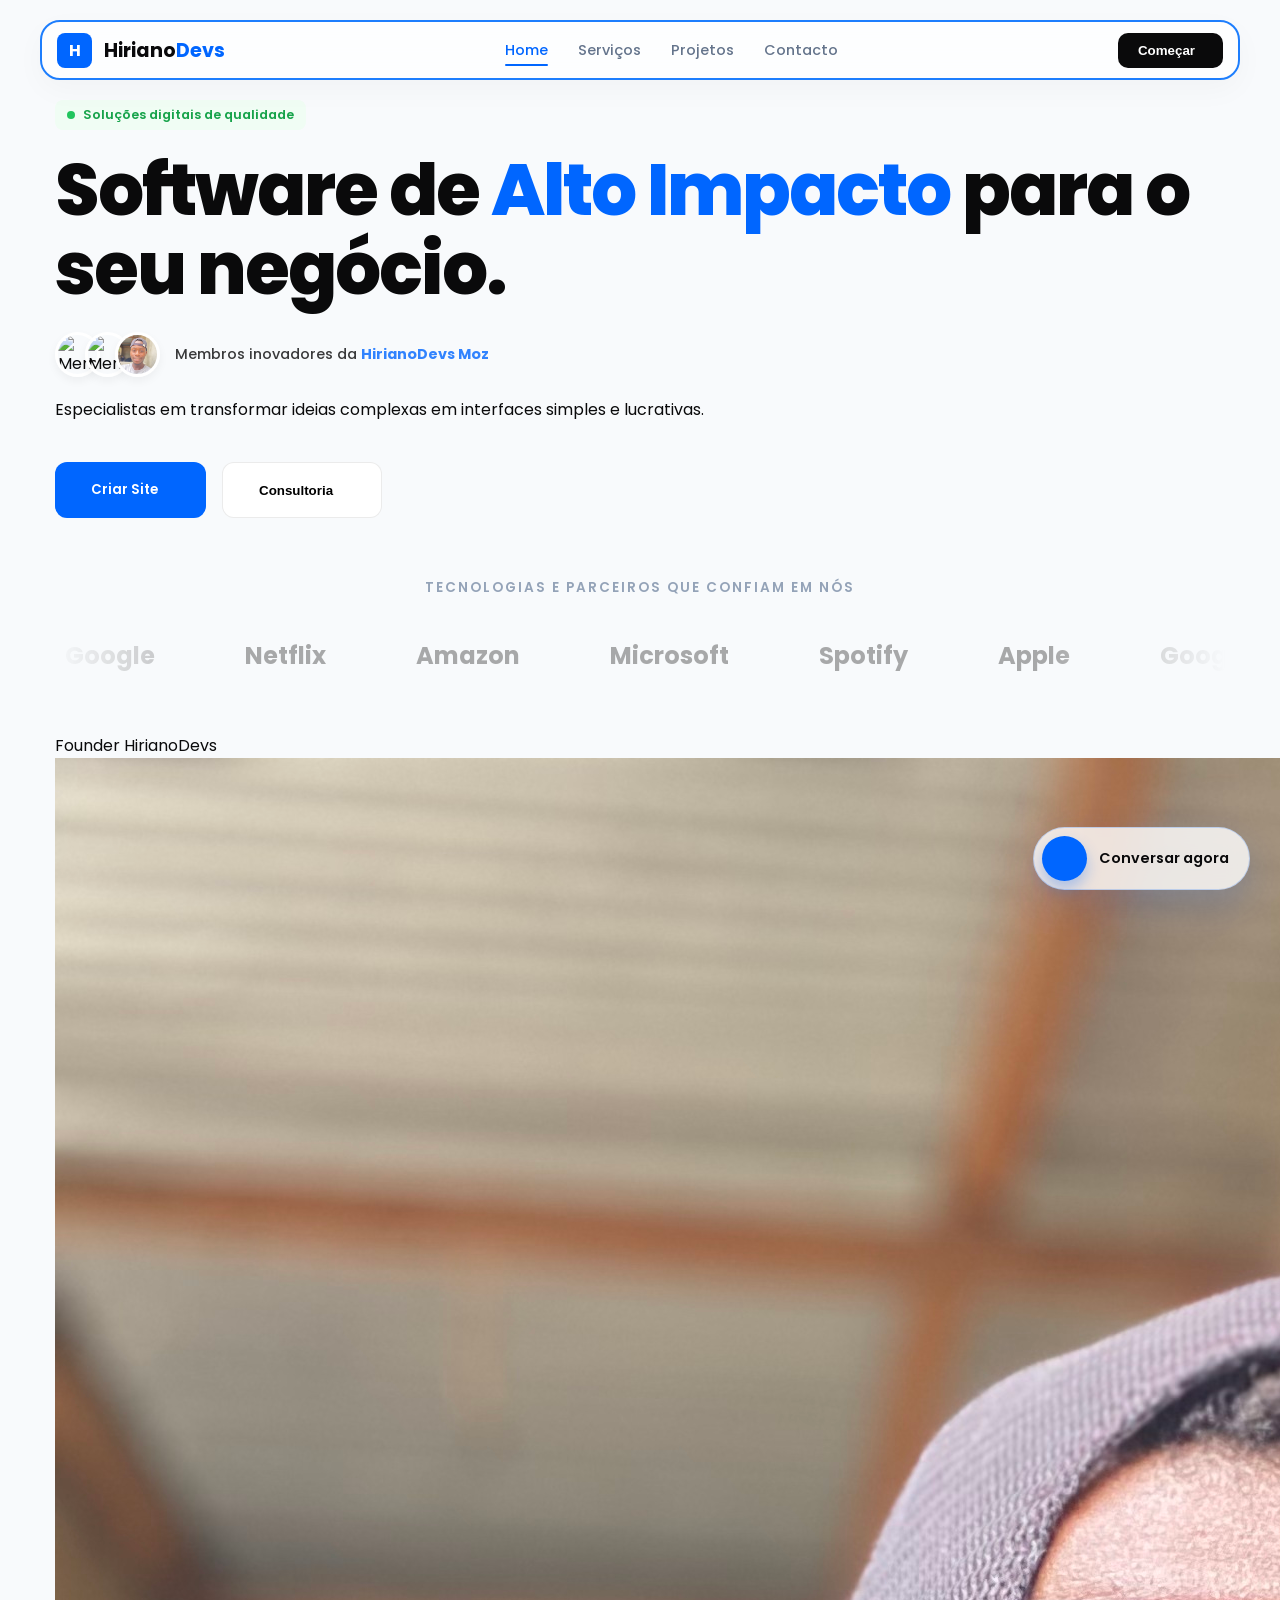
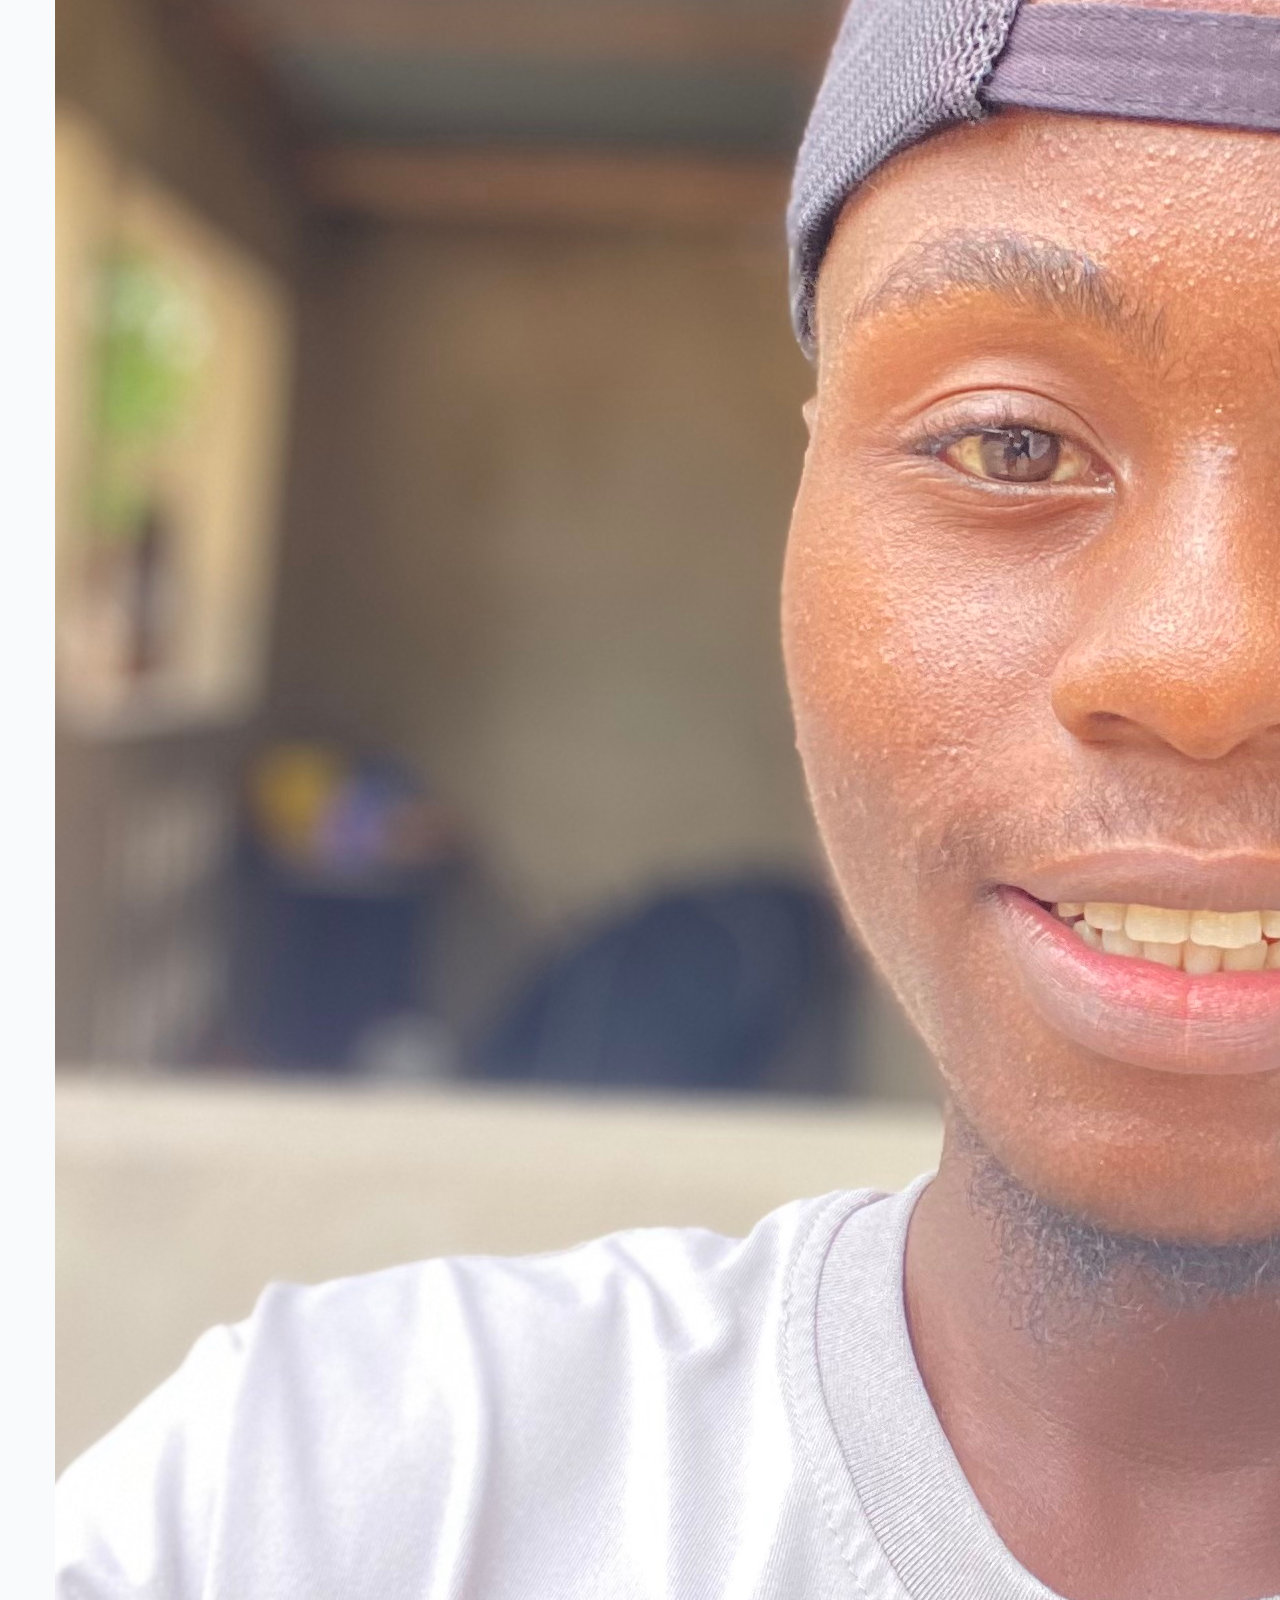
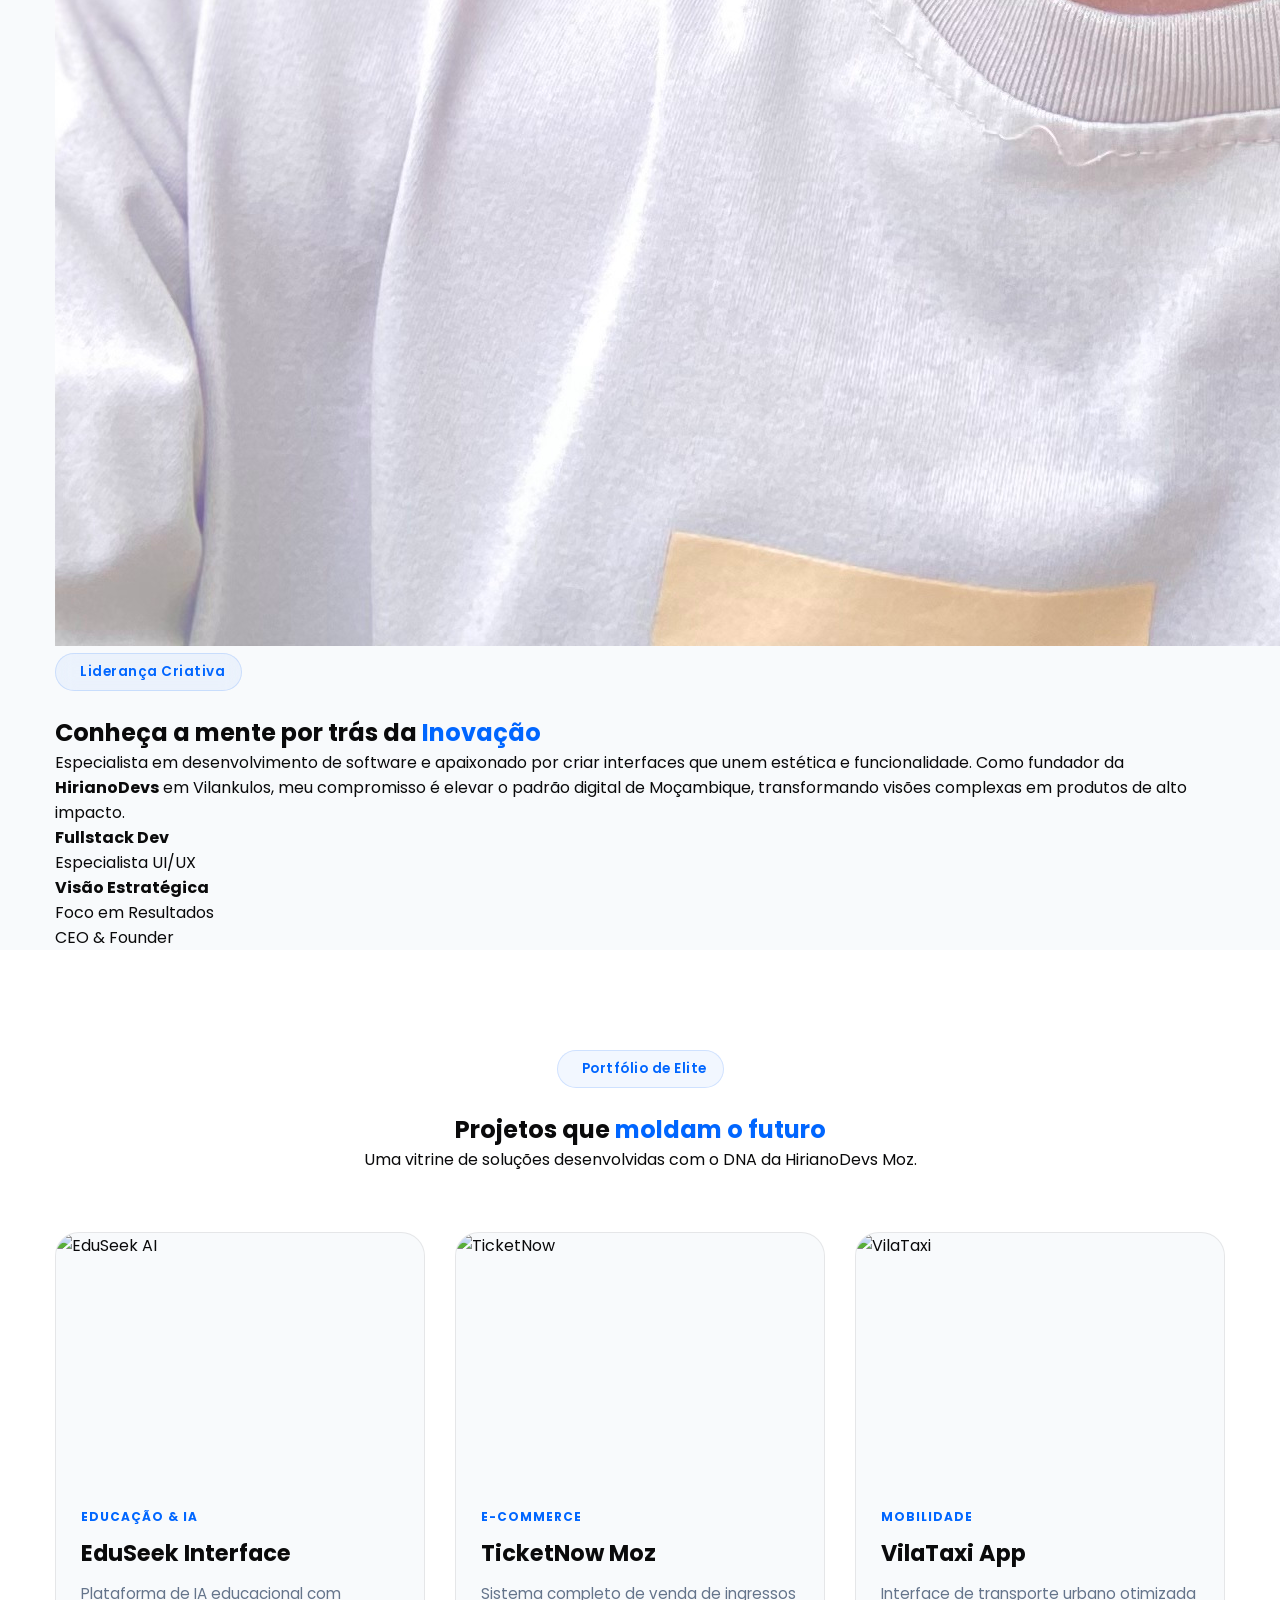
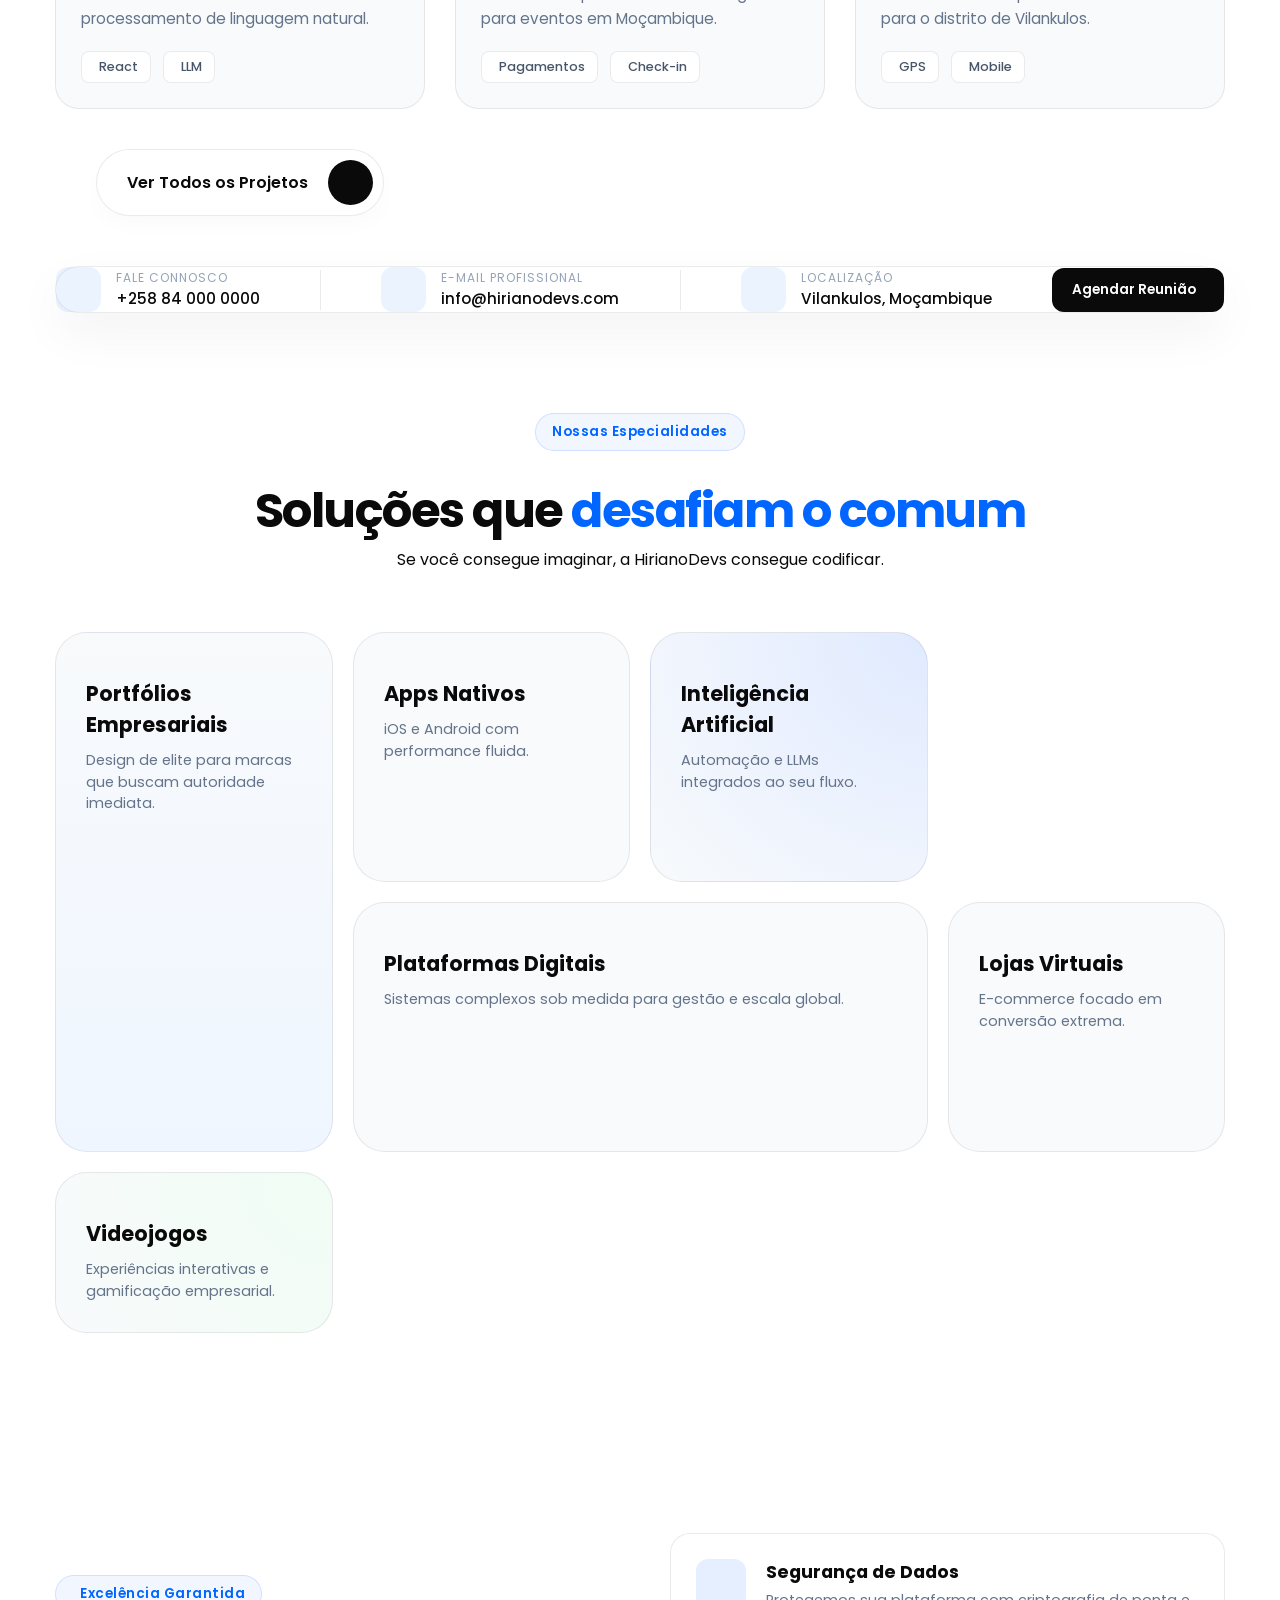
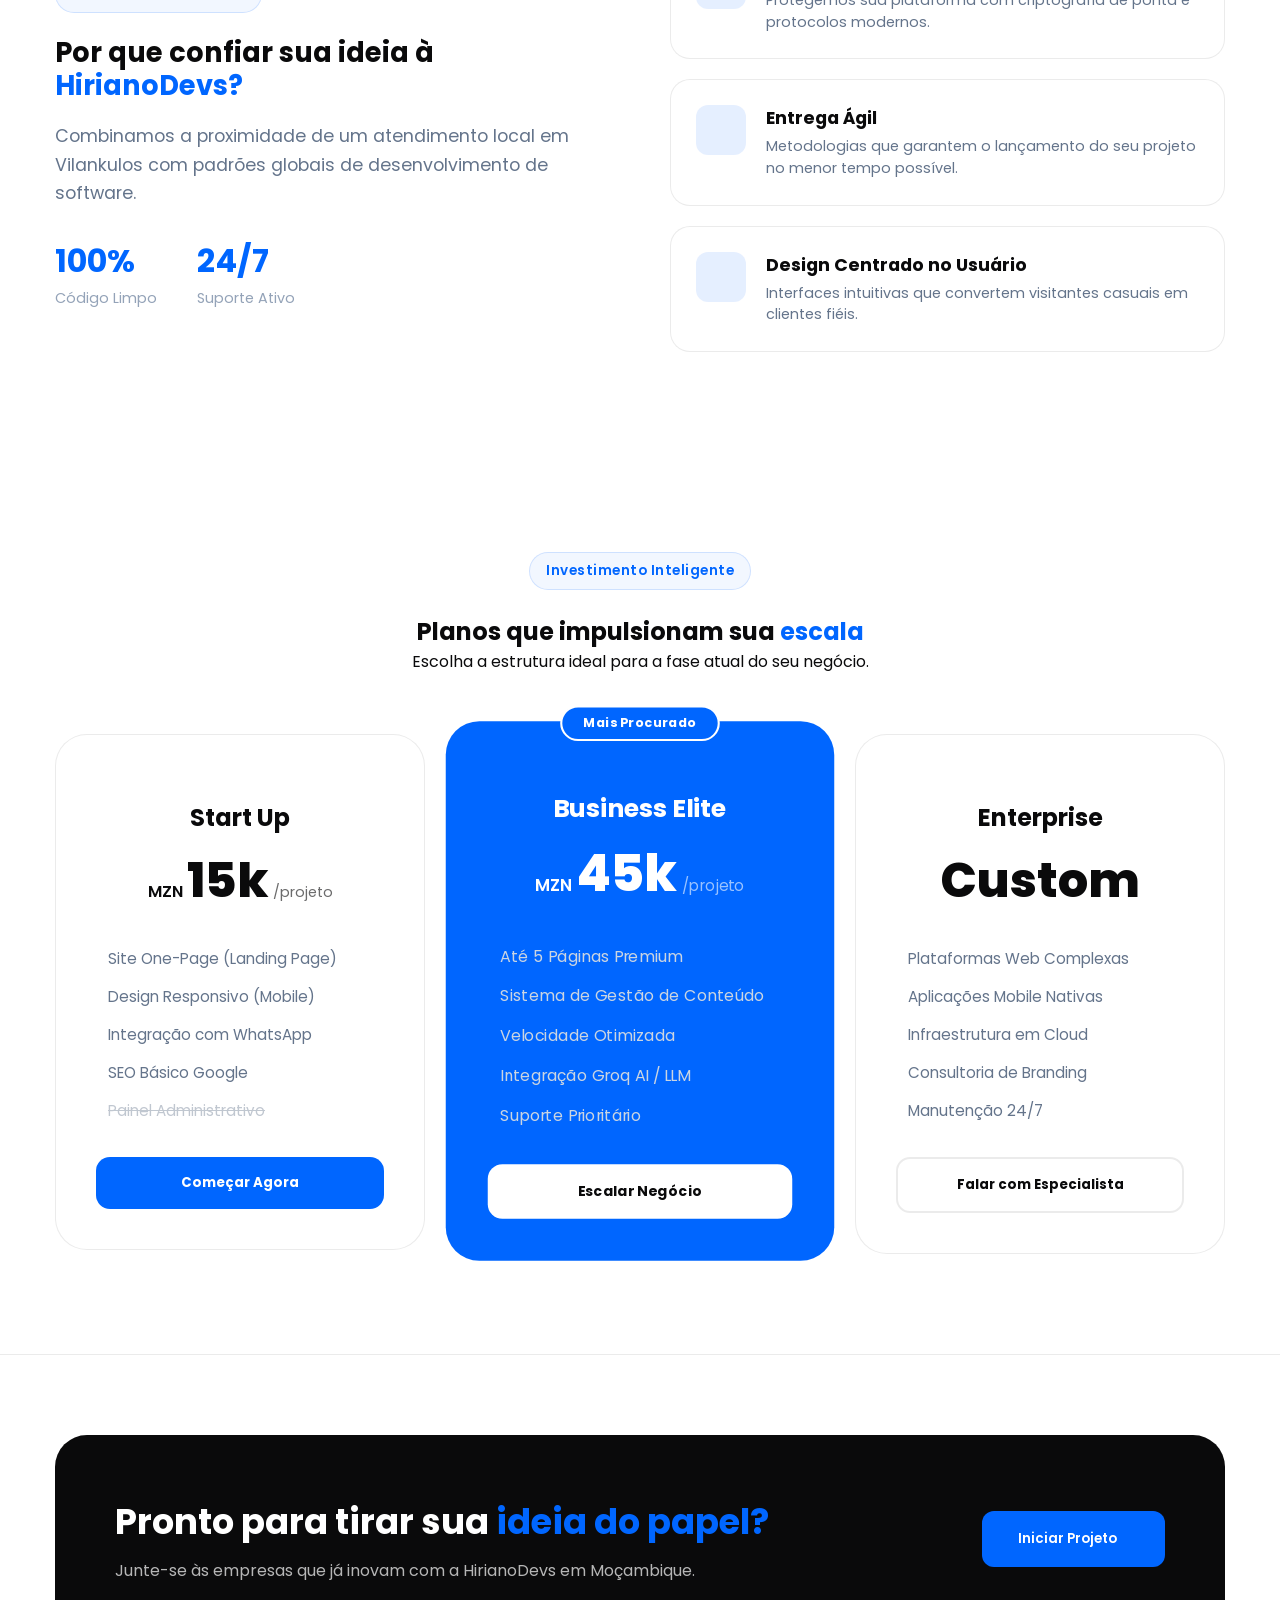
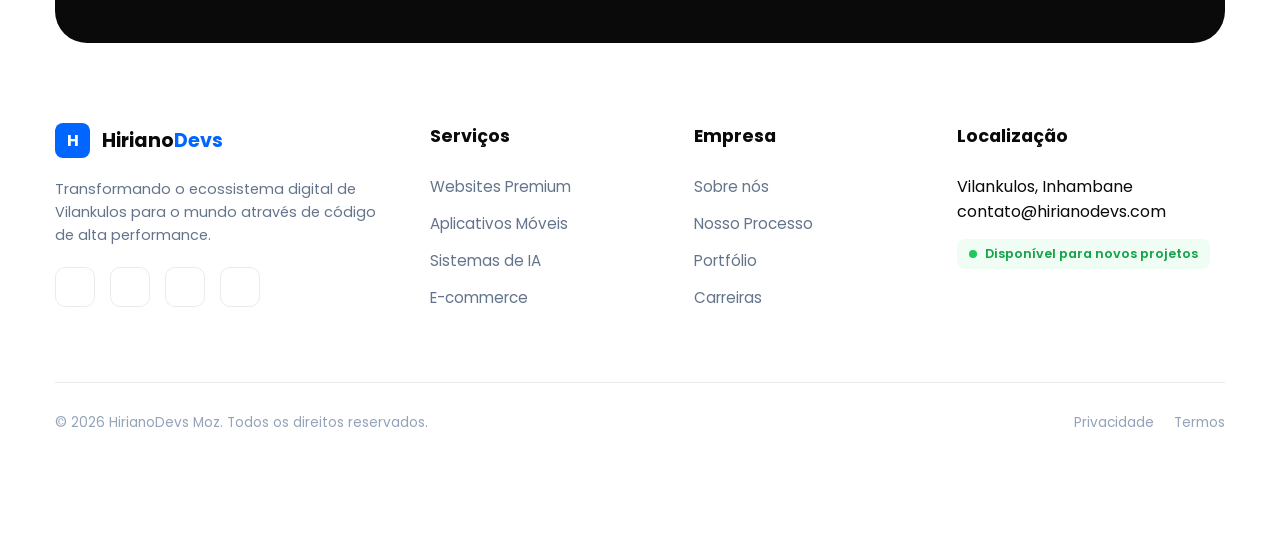
==== commit 6701316e: "Update index.html" ====
--- a/index.html
+++ b/index.html
@@ -4,6 +4,13 @@
     <meta charset="UTF-8">
     <meta name="viewport" content="width=device-width, initial-scale=1.0, viewport-fit=cover">
     <title>HirianoDevs | Soluções Digitais</title>
+    
+    <meta name="theme-color" content="#0066FF">
+
+<meta name="apple-mobile-web-app-status-bar-style" content="black-translucent">
+<meta name="msapplication-navbutton-color" content="#0066FF">
+
+    
     <link href="https://fonts.googleapis.com/css2?family=Poppins:wght@300;400;500;600;700&display=swap" rel="stylesheet">
     <link href="https://cdn.jsdelivr.net/npm/remixicon@3.5.0/fonts/remixicon.css" rel="stylesheet">
     <link rel="stylesheet" href="style.css">
@@ -116,6 +123,60 @@
     </div>
 </section>
 
+<section class="ceo-section" id="about-ceo">
+    <div class="container">
+        <div class="ceo-grid">
+            <div class="ceo-image-container">
+                <div class="experience-badge">
+                    <span class="number">Founder</span>
+                    <span class="text">HirianoDevs</span>
+                </div>
+                <div class="image-wrapper">
+                    <img src="images/ceo.png" alt="CEO HirianoDevs">
+                </div>
+                <div class="image-decoration"></div>
+            </div>
+
+            <div class="ceo-content">
+                <span class="label"><i class="ri-user-star-line"></i> Liderança Criativa</span>
+                <h2>Conheça a mente por trás da <span class="gradient">Inovação</span></h2>
+                <p class="ceo-bio">
+                    Especialista em desenvolvimento de software e apaixonado por criar interfaces que unem estética e funcionalidade. Como fundador da <strong>HirianoDevs</strong> em Vilankulos, meu compromisso é elevar o padrão digital de Moçambique, transformando visões complexas em produtos de alto impacto.
+                </p>
+                
+                <div class="ceo-features">
+                    <div class="ceo-stat">
+                        <i class="ri-code-box-line"></i>
+                        <div>
+                            <h4>Fullstack Dev</h4>
+                            <p>Especialista UI/UX</p>
+                        </div>
+                    </div>
+                    <div class="ceo-stat">
+                        <i class="ri-lightbulb-line"></i>
+                        <div>
+                            <h4>Visão Estratégica</h4>
+                            <p>Foco em Resultados</p>
+                        </div>
+                    </div>
+                </div>
+
+                <div class="ceo-footer">
+                    <div class="ceo-signature">
+                        <p>CEO & Founder</p>
+                        <div class="social-mini">
+                            <a href="#"><i class="ri-linkedin-fill"></i></a>
+                            <a href="#"><i class="ri-github-fill"></i></a>
+                            <a href="#"><i class="ri-instagram-line"></i></a>
+                        </div>
+                    </div>
+                </div>
+            </div>
+        </div>
+    </div>
+</section>
+
+
 <section class="projects-demo" id="projects-showcase">
     <div class="container">
         <div class="section-header">
--- a/estilos/why-us.css
+++ b/estilos/why-us.css
@@ -12,7 +12,7 @@
 }
 
 .why-content h2 {
-    font-size: 2.8rem;
+    font-size: 1.7rem;
     margin-bottom: 20px;
     line-height: 1.2;
 }
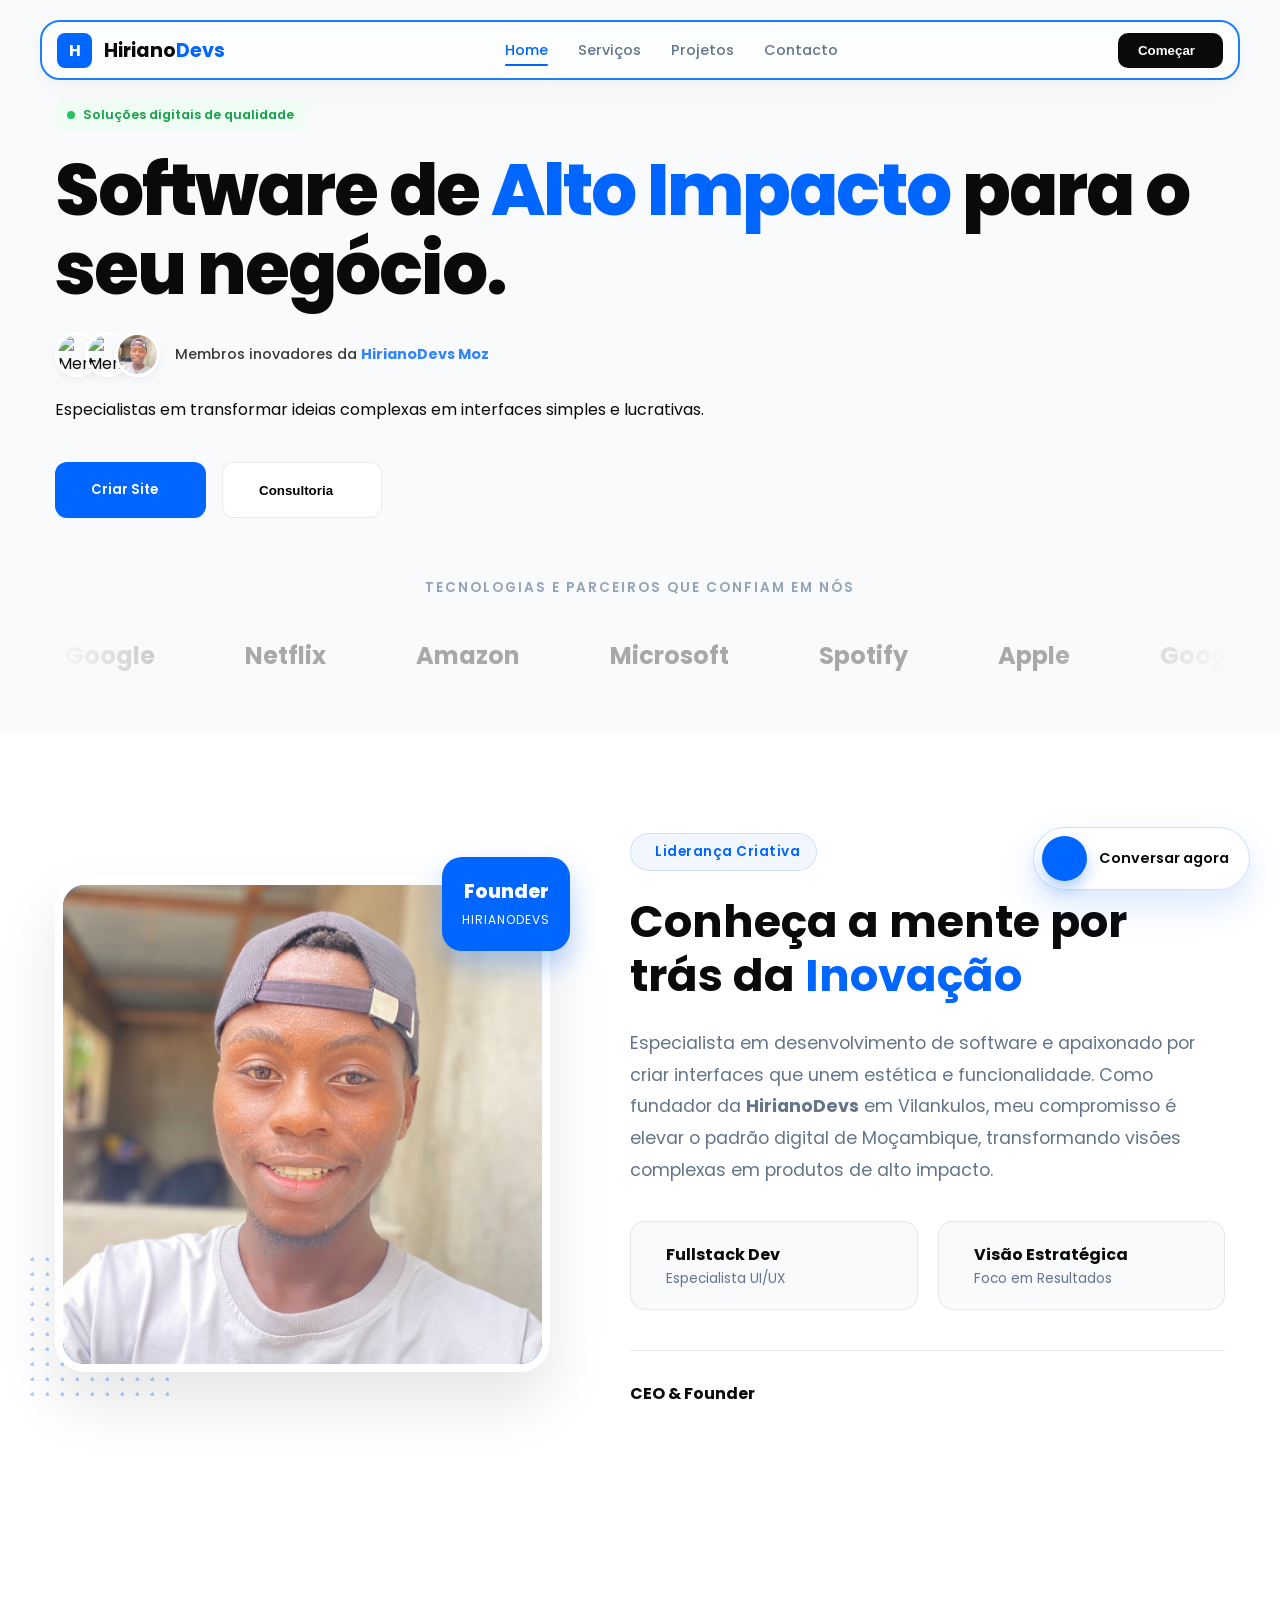
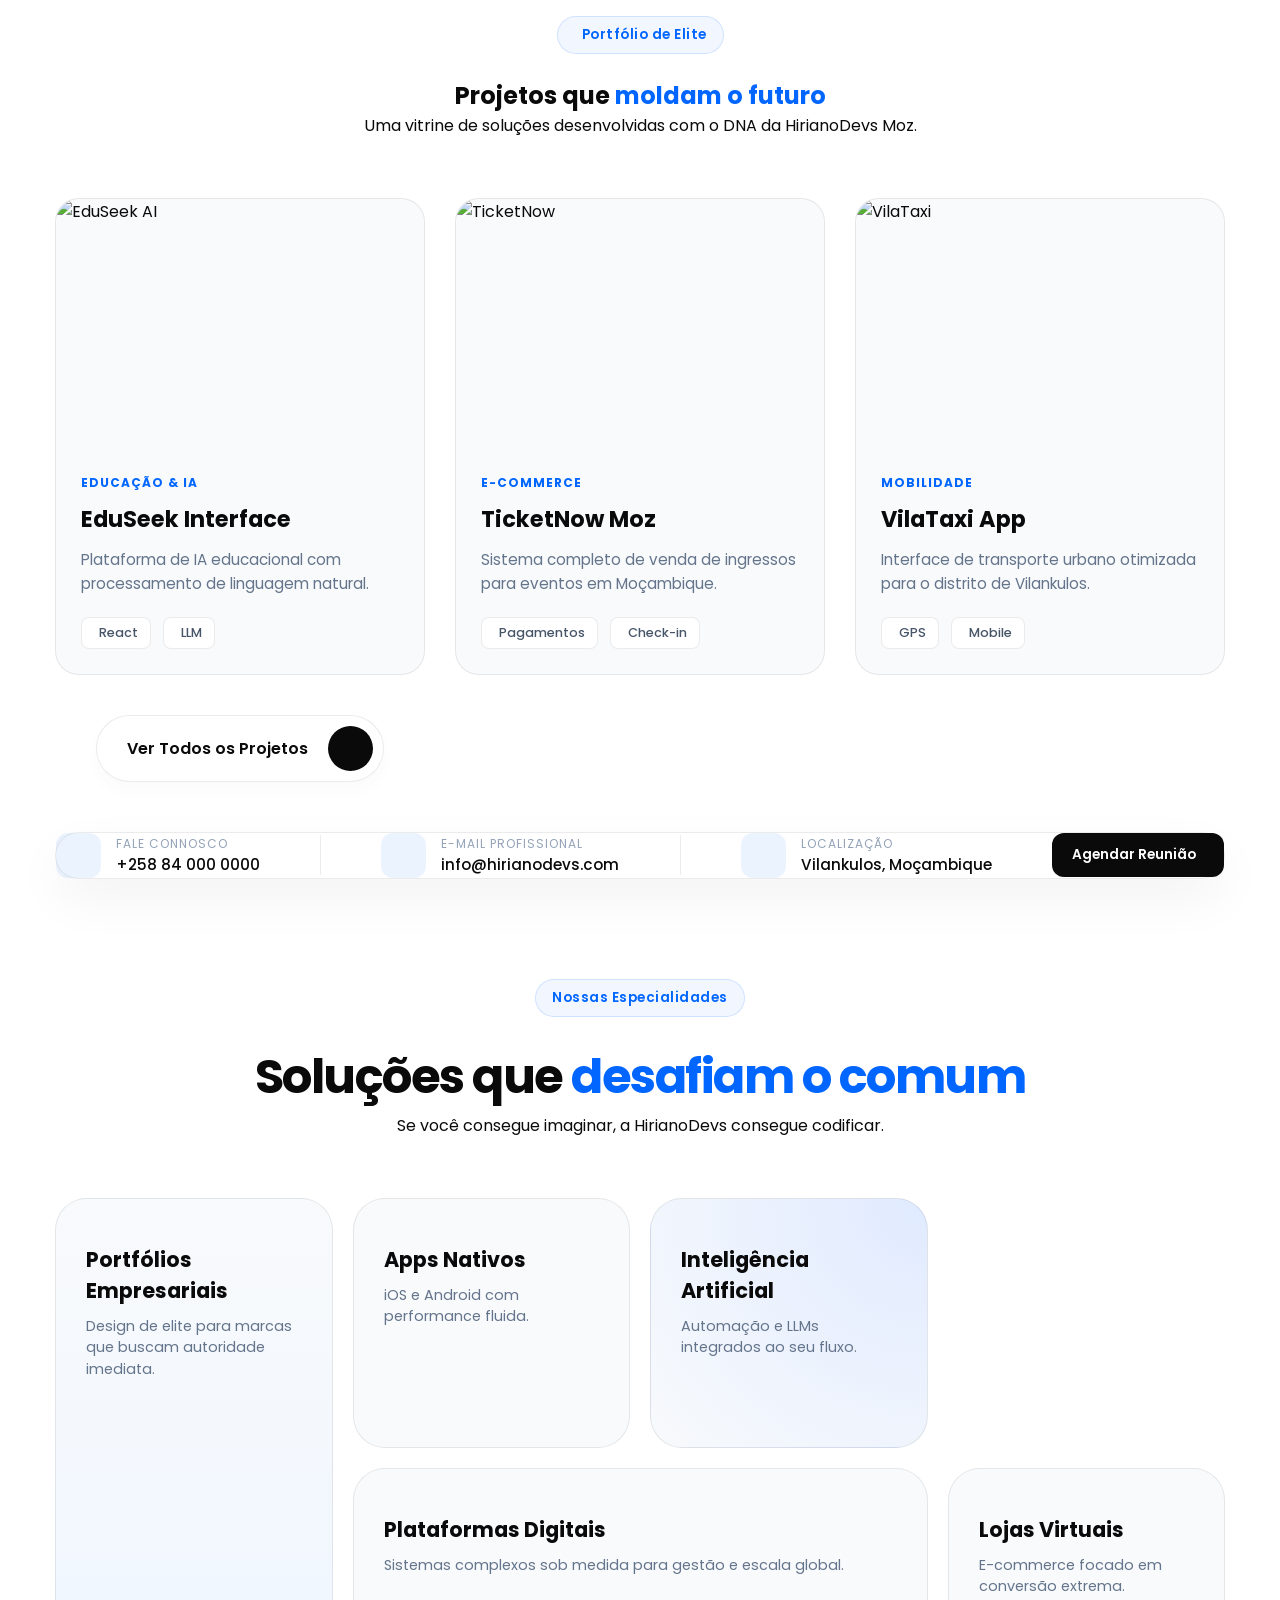
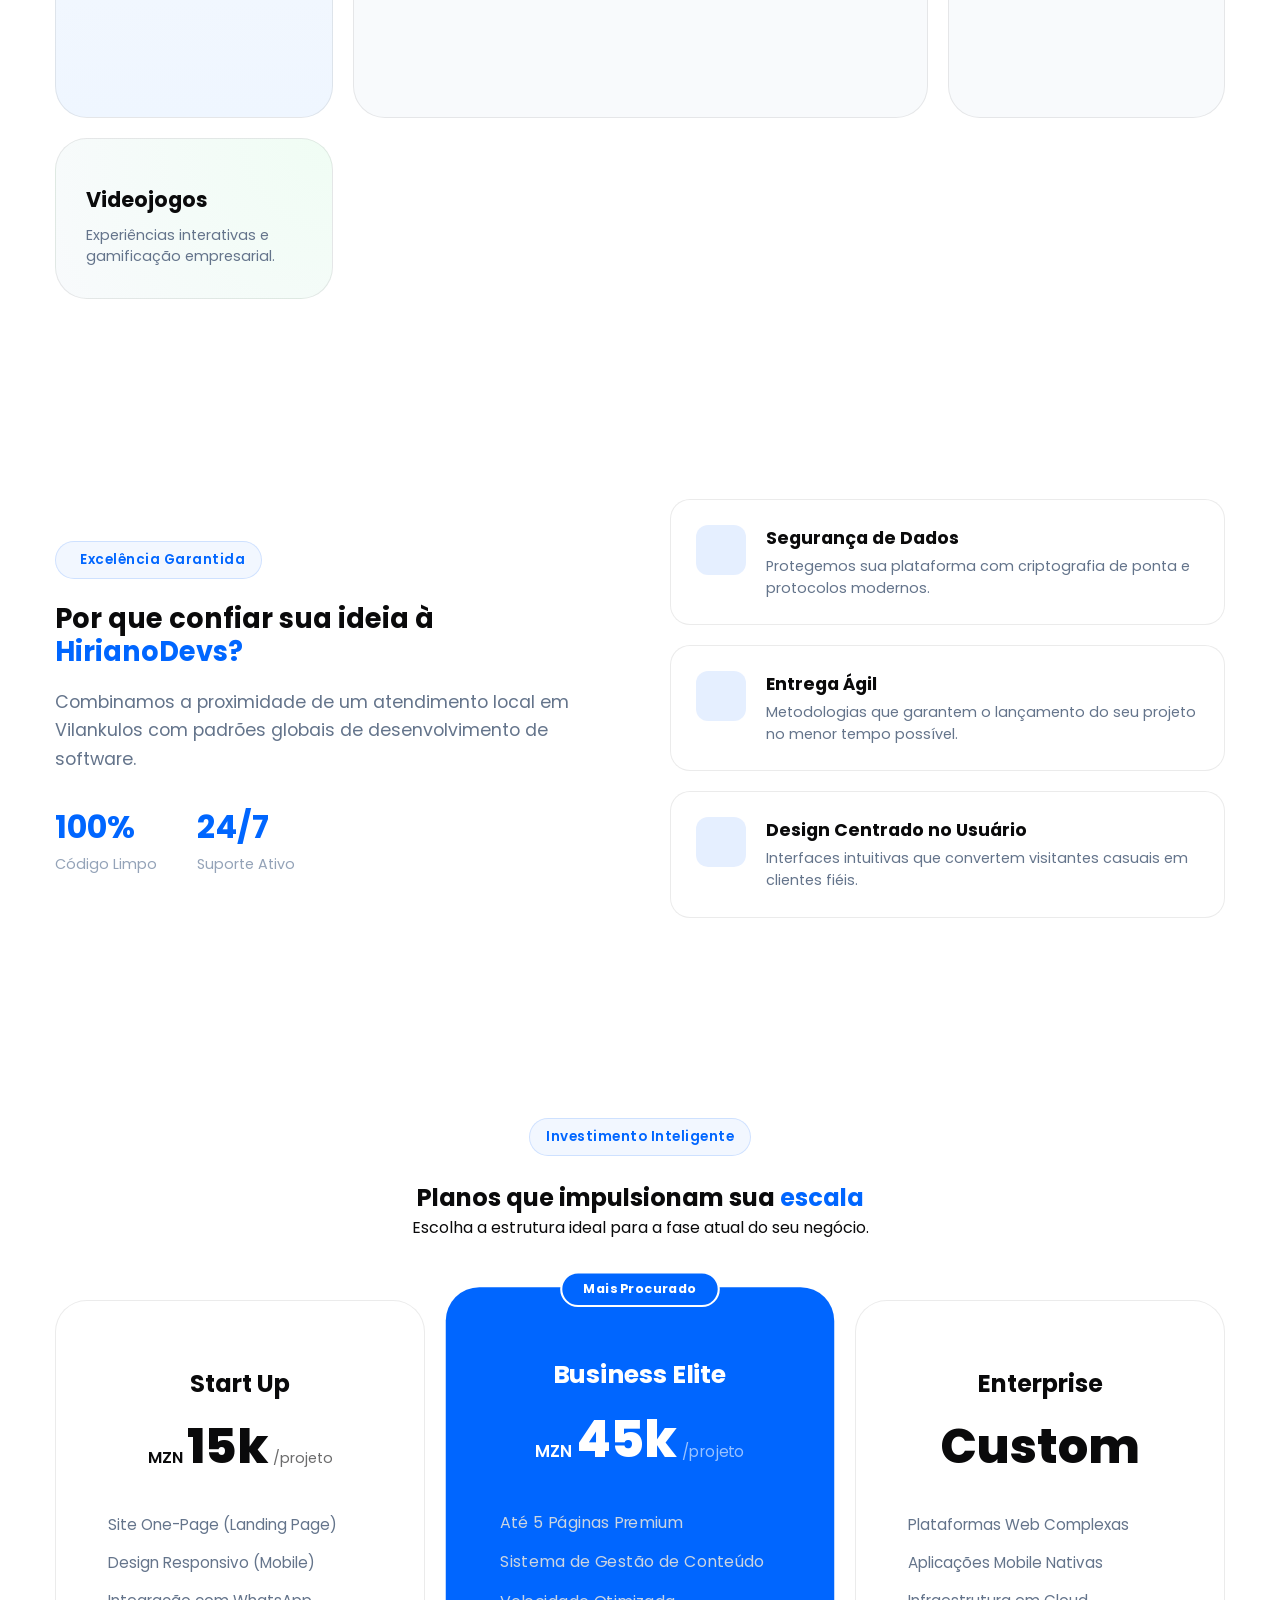
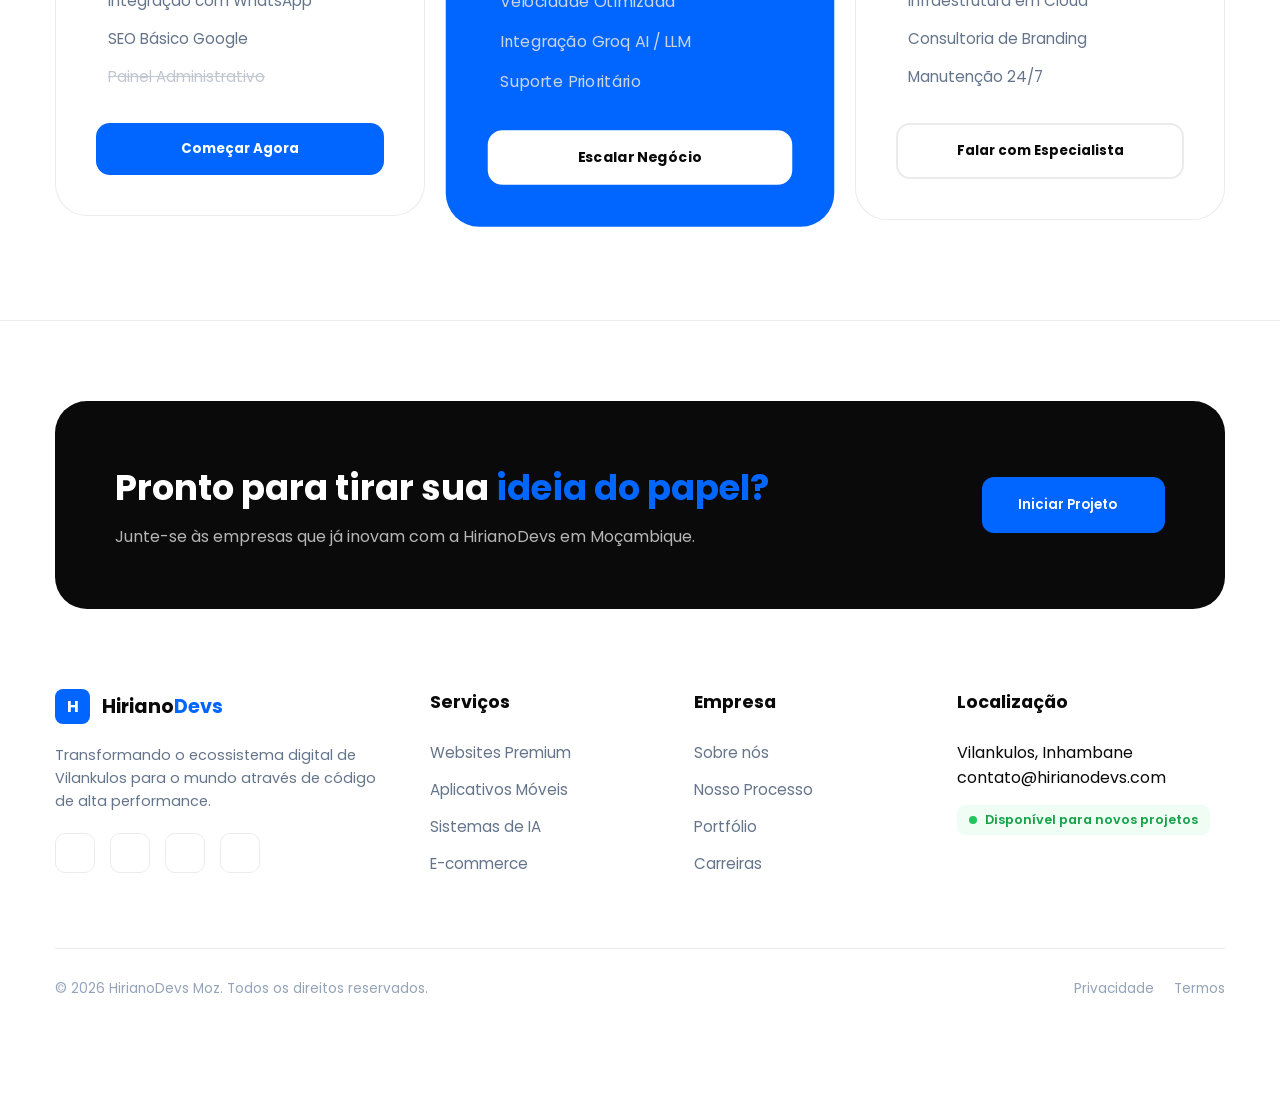
==== commit a6c0e8da: "Update index.html" ====
--- a/index.html
+++ b/index.html
@@ -9,6 +9,11 @@
 
 <meta name="apple-mobile-web-app-status-bar-style" content="black-translucent">
 <meta name="msapplication-navbutton-color" content="#0066FF">
+
+
+<link rel="icon" type="image/png" href="images/favicon.png">
+
+<link rel="apple-touch-icon" href="images/favicon.png">
 
     
     <link href="https://fonts.googleapis.com/css2?family=Poppins:wght@300;400;500;600;700&display=swap" rel="stylesheet">
--- a/estilos/why-us.css
+++ b/estilos/why-us.css
@@ -107,3 +107,187 @@
         text-align: left;
     }
 }
+
+
+/* Seção Conheça o CEO */
+.ceo-section {
+    padding: 100px 0;
+    background: #ffffff;
+    overflow: hidden;
+}
+
+.ceo-grid {
+    display: grid;
+    grid-template-columns: 1fr 1.2fr;
+    gap: 80px;
+    align-items: center;
+}
+
+/* Container da Imagem */
+.ceo-image-container {
+    position: relative;
+    z-index: 1;
+}
+
+.image-wrapper {
+    width: 100%;
+    aspect-ratio: 1/1;
+    border-radius: 30px;
+    overflow: hidden;
+    border: 8px solid white;
+    box-shadow: 0 30px 60px rgba(0,0,0,0.1);
+    background: var(--primary);
+}
+
+.image-wrapper img {
+    width: 100%;
+    height: 100%;
+    object-fit: cover;
+    transition: transform 0.5s ease;
+}
+
+.ceo-image-container:hover img {
+    transform: scale(1.05);
+}
+
+/* Badge Flutuante */
+.experience-badge {
+    position: absolute;
+    top: -20px;
+    right: -20px;
+    background: var(--primary);
+    color: white;
+    padding: 20px;
+    border-radius: 20px;
+    text-align: center;
+    z-index: 5;
+    box-shadow: 0 15px 30px rgba(0, 102, 255, 0.3);
+}
+
+.experience-badge .number {
+    display: block;
+    font-size: 1.2rem;
+    font-weight: 800;
+}
+
+.experience-badge .text {
+    font-size: 0.75rem;
+    text-transform: uppercase;
+    letter-spacing: 1px;
+}
+
+/* Decoração de Fundo */
+.image-decoration {
+    position: absolute;
+    bottom: -30px;
+    left: -30px;
+    width: 150px;
+    height: 150px;
+    background-image: radial-gradient(var(--primary) 2px, transparent 2px);
+    background-size: 15px 15px;
+    z-index: -1;
+    opacity: 0.3;
+}
+
+/* Conteúdo de Texto */
+.ceo-content h2 {
+    font-size: 2.8rem;
+    margin-bottom: 25px;
+    line-height: 1.2;
+}
+
+.ceo-bio {
+    font-size: 1.1rem;
+    color: #64748b;
+    line-height: 1.8;
+    margin-bottom: 35px;
+}
+
+/* Stats/Features do CEO */
+.ceo-features {
+    display: grid;
+    grid-template-columns: 1fr 1fr;
+    gap: 20px;
+    margin-bottom: 40px;
+}
+
+.ceo-stat {
+    display: flex;
+    align-items: center;
+    gap: 15px;
+    padding: 20px;
+    background: var(--light);
+    border-radius: 15px;
+    border: 1px solid var(--border);
+}
+
+.ceo-stat i {
+    font-size: 1.8rem;
+    color: var(--primary);
+}
+
+.ceo-stat h4 {
+    font-size: 1rem;
+    margin-bottom: 2px;
+}
+
+.ceo-stat p {
+    font-size: 0.85rem;
+    color: #64748b;
+}
+
+/* Rodapé do CEO */
+.ceo-footer {
+    padding-top: 30px;
+    border-top: 1px solid var(--border);
+    display: flex;
+    justify-content: space-between;
+    align-items: center;
+}
+
+.ceo-signature p {
+    font-weight: 700;
+    color: var(--dark);
+}
+
+.social-mini {
+    display: flex;
+    gap: 15px;
+    margin-top: 10px;
+}
+
+.social-mini a {
+    color: #94a3b8;
+    font-size: 1.2rem;
+    transition: 0.3s;
+}
+
+.social-mini a:hover {
+    color: var(--primary);
+    transform: translateY(-3px);
+}
+
+/* Responsivo */
+@media (max-width: 992px) {
+    .ceo-grid {
+        grid-template-columns: 1fr;
+        gap: 50px;
+    }
+    .ceo-image-container {
+        max-width: 400px;
+        margin: 0 auto;
+    }
+    .ceo-content {
+        text-align: center;
+    }
+    .ceo-features {
+        text-align: left;
+    }
+    .ceo-footer {
+        justify-content: center;
+    }
+    
+    .ceo-content h2 {
+    font-size: 1.8rem;
+}
+}
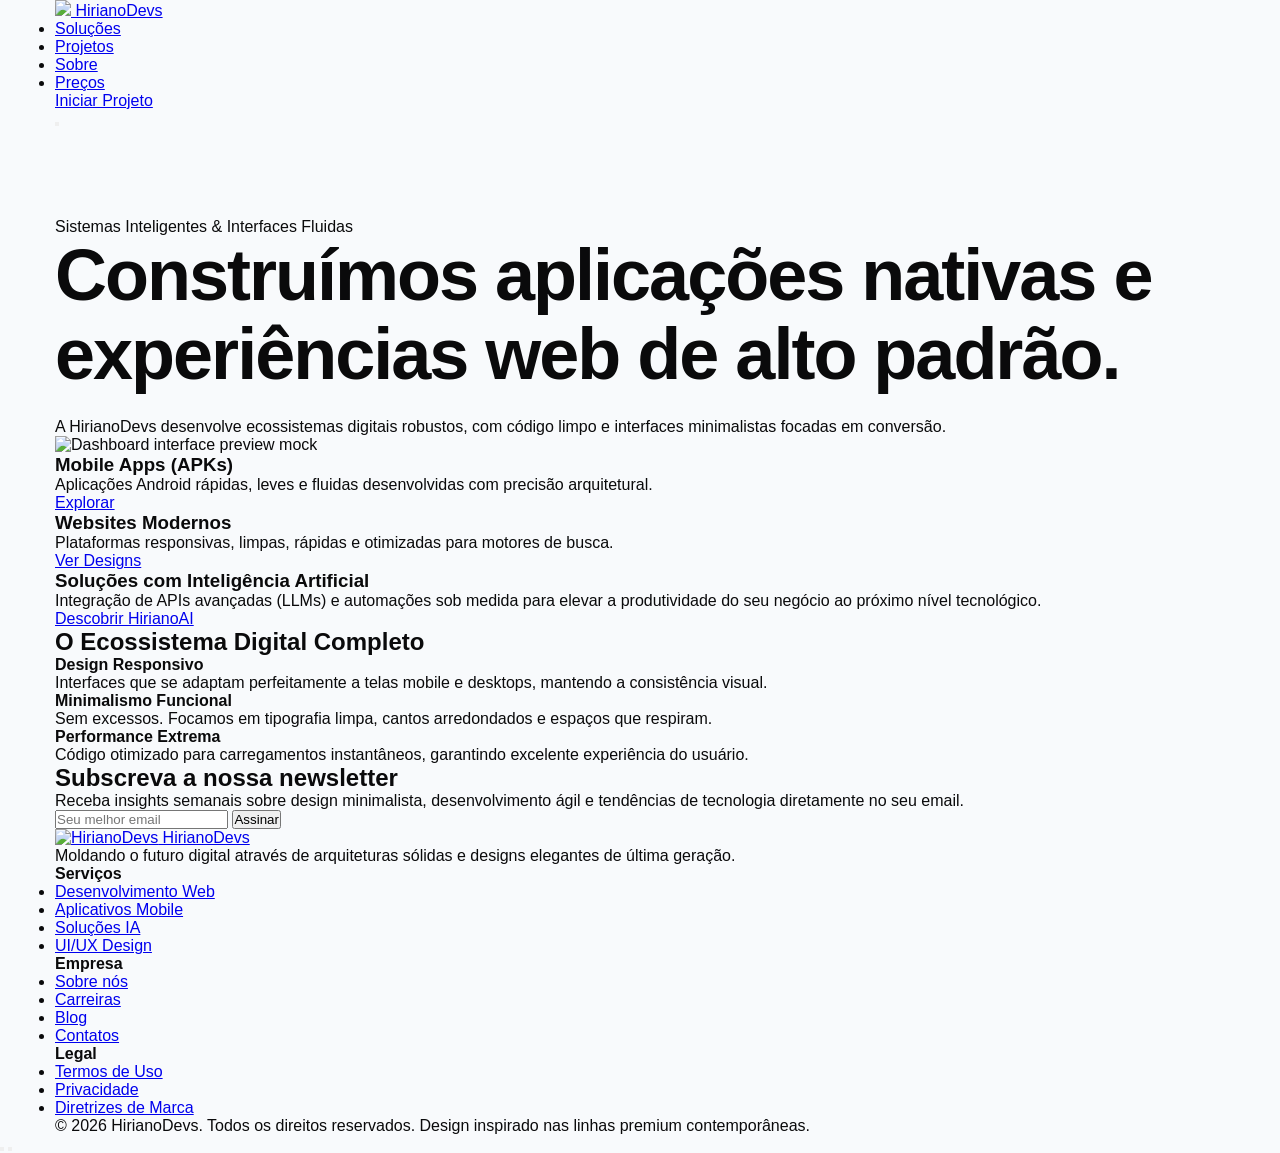
==== commit 6a2379a0: "Update index.html" ====
--- a/index.html
+++ b/index.html
@@ -1,9 +1,9 @@
 <!DOCTYPE html>
-<html lang="pt-br">
+<html lang="pt-BR">
 <head>
     <meta charset="UTF-8">
-    <meta name="viewport" content="width=device-width, initial-scale=1.0, viewport-fit=cover">
-    <title>HirianoDevs | Soluções Digitais</title>
+    <meta name="viewport" content="width=device-width, initial-scale=1.0">
+    <title>HirianoDevs — Desenvolvimento de Apps e Websites</title>
     
     <meta name="theme-color" content="#0066FF">
 
@@ -12,565 +12,203 @@
 
 
 <link rel="icon" type="image/png" href="images/favicon.png">
-
-<link rel="apple-touch-icon" href="images/favicon.png">
-
     
-    <link href="https://fonts.googleapis.com/css2?family=Poppins:wght@300;400;500;600;700&display=swap" rel="stylesheet">
-    <link href="https://cdn.jsdelivr.net/npm/remixicon@3.5.0/fonts/remixicon.css" rel="stylesheet">
+    <link rel="preconnect" href="https://fonts.googleapis.com">
+    <link rel="preconnect" href="https://fonts.gstatic.com" crossorigin>
+    <link href="https://fonts.googleapis.com/css2?family=Space+Grotesk:wght@400;500;600;700&display=swap" rel="stylesheet">
+    
+    <link href="https://cdn.jsdelivr.net/npm/remixicon@4.2.0/fonts/remixicon.css" rel="stylesheet">
+
     <link rel="stylesheet" href="style.css">
-    
-    <link rel="stylesheet" href="estilos/serviços.css">
-    <link rel="stylesheet" href="estilos/footer.css">
-    <link rel="stylesheet" href="estilos/loader.css">
-    <link rel="stylesheet" href="estilos/contacto.css">
-    <link rel="stylesheet" href="estilos/planos.css">
-    <link rel="stylesheet" href="estilos/flutuante.css">
-    <link rel="stylesheet" href="estilos/badge.css">
-    <link rel="stylesheet" href="estilos/marcas.css">
-    <link rel="stylesheet" href="estilos/demos.css">
-    <link rel="stylesheet" href="estilos/why-us.css">
 </head>
 <body>
-    
-    <div id="loader" class="loader-wrapper">
-    <div class="loader-content">
-        <div class="loader-brand">
-            <div class="brand-icon">H</div>
-            <span class="brand-text">Hiriano<span>Devs</span></span>
+
+    <header>
+        <div class="container nav-container">
+            <a href="#" class="logo">
+                <img class="logo" src="images/logo.png">
+                HirianoDevs
+            </a>
+            
+            <ul class="nav-menu" id="navMenu">
+                <li><a href="#" class="nav-link">Soluções</a></li>
+                <li><a href="#" class="nav-link">Projetos</a></li>
+                <li><a href="#" class="nav-link">Sobre</a></li>
+                <li><a href="#" class="nav-link">Preços</a></li>
+            </ul>
+
+            <div class="nav-right-wrapper">
+                <div class="nav-btn-wrapper">
+                    <a href="#" class="btn-pill">Iniciar Projeto <i class="ri-arrow-right-line"></i></a>
+                </div>
+                
+                <div class="header-actions">
+                    <button class="theme-toggle-btn" id="themeToggle" aria-label="Alternar Tema">
+                        <i class="ri-moon-line"></i>
+                    </button>
+                    <div class="menu-toggle" id="menuToggle">
+                        <i class="ri-menu-line"></i>
+                    </div>
+                </div>
+            </div>
         </div>
-        <div class="loader-line">
-            <div class="progress"></div>
+    </header>
+
+    <main>
+        <section class="hero">
+            <div class="container">
+                <span class="badge">Sistemas Inteligentes & Interfaces Fluidas</span>
+                <h1>Construímos aplicações nativas e experiências web de alto padrão.</h1>
+                <p>A HirianoDevs desenvolve ecossistemas digitais robustos, com código limpo e interfaces minimalistas focadas em conversão.</p>
+                
+                <div class="hero-image-container">
+                    <img src="https://images.unsplash.com/photo-1618005182384-a83a8bd57fbe?q=80&w=1200&auto=format&fit=crop" alt="Dashboard interface preview mock" class="hero-img-pro">
+                </div>
+            </div>
+        </section>
+
+        <section class="banners-section">
+            <div class="container">
+                <div class="banners-grid">
+                    
+                    <div class="banner-card blue">
+                        <div class="icon-wrapper">
+                            <i class="ri-android-line"></i>
+                        </div>
+                        <div class="banner-content">
+                            <h3>Mobile Apps (APKs)</h3>
+                            <p>Aplicações Android rápidas, leves e fluidas desenvolvidas com precisão arquitetural.</p>
+                            <a href="#" class="btn-pill">Explorar <i class="ri-arrow-up-right-line"></i></a>
+                        </div>
+                    </div>
+
+                    <div class="banner-card green">
+                        <div class="icon-wrapper">
+                            <i class="ri-code-s-slash-line"></i>
+                        </div>
+                        <div class="banner-content">
+                            <h3>Websites Modernos</h3>
+                            <p>Plataformas responsivas, limpas, rápidas e otimizadas para motores de busca.</p>
+                            <a href="#" class="btn-pill">Ver Designs <i class="ri-arrow-up-right-line"></i></a>
+                        </div>
+                    </div>
+
+                    <div class="banner-card purple">
+                        <div class="icon-wrapper">
+                            <i class="ri-brain-line"></i>
+                        </div>
+                        <div class="banner-content">
+                            <h3>Soluções com Inteligência Artificial</h3>
+                            <p>Integração de APIs avançadas (LLMs) e automações sob medida para elevar a produtividade do seu negócio ao próximo nível tecnológico.</p>
+                            <a href="#" class="btn-pill">Descobrir HirianoAI <i class="ri-arrow-right-line"></i></a>
+                        </div>
+                    </div>
+
+                </div>
+            </div>
+        </section>
+
+        <section class="services-section">
+            <div class="container">
+                <div class="section-header">
+                    <h2>O Ecossistema Digital Completo</h2>
+                </div>
+                
+                <div class="services-list">
+                    <div class="service-item">
+                        <i class="ri-smartphone-line"></i>
+                        <h4>Design Responsivo</h4>
+                        <p>Interfaces que se adaptam perfeitamente a telas mobile e desktops, mantendo a consistência visual.</p>
+                    </div>
+                    <div class="service-item">
+                        <i class="ri-compass-3-line"></i>
+                        <h4>Minimalismo Funcional</h4>
+                        <p>Sem excessos. Focamos em tipografia limpa, cantos arredondados e espaços que respiram.</p>
+                    </div>
+                    <div class="service-item">
+                        <i class="ri-flashlight-line"></i>
+                        <h4>Performance Extrema</h4>
+                        <p>Código otimizado para carregamentos instantâneos, garantindo excelente experiência do usuário.</p>
+                    </div>
+                </div>
+            </div>
+        </section>
+
+        <section class="newsletter-section">
+            <div class="container">
+                <div class="newsletter-box">
+                    <h2>Subscreva a nossa newsletter</h2>
+                    <p>Receba insights semanais sobre design minimalista, desenvolvimento ágil e tendências de tecnologia diretamente no seu email.</p>
+                    <form class="newsletter-form" id="newsletterForm">
+                        <input type="email" placeholder="Seu melhor email" required class="input-pill">
+                        <button type="submit" class="btn-pill">Assinar</button>
+                    </form>
+                </div>
+            </div>
+        </section>
+    </main>
+
+    <footer>
+        <div class="container">
+            <div class="footer-grid">
+                <div class="footer-col brand-col">
+                    <a href="#" class="logo">
+                        <img class="logo" src="images/logo.png" alt="HirianoDevs">
+                        HirianoDevs
+                    </a>
+                    <p class="footer-desc">Moldando o futuro digital através de arquiteturas sólidas e designs elegantes de última geração.</p>
+                    <div class="social-links">
+                        <a href="#" aria-label="Github"><i class="ri-github-line"></i></a>
+                        <a href="#" aria-label="LinkedIn"><i class="ri-linkedin-line"></i></a>
+                        <a href="#" aria-label="Twitter"><i class="ri-twitter-x-line"></i></a>
+                    </div>
+                </div>
+                <div class="footer-col">
+                    <h4>Serviços</h4>
+                    <ul>
+                        <li><a href="#">Desenvolvimento Web</a></li>
+                        <li><a href="#">Aplicativos Mobile</a></li>
+                        <li><a href="#">Soluções IA</a></li>
+                        <li><a href="#">UI/UX Design</a></li>
+                    </ul>
+                </div>
+                <div class="footer-col">
+                    <h4>Empresa</h4>
+                    <ul>
+                        <li><a href="#">Sobre nós</a></li>
+                        <li><a href="#">Carreiras</a></li>
+                        <li><a href="#">Blog</a></li>
+                        <li><a href="#">Contatos</a></li>
+                    </ul>
+                </div>
+                <div class="footer-col">
+                    <h4>Legal</h4>
+                    <ul>
+                        <li><a href="#">Termos de Uso</a></li>
+                        <li><a href="#">Privacidade</a></li>
+                        <li><a href="#">Diretrizes de Marca</a></li>
+                    </ul>
+                </div>
+            </div>
+            <div class="footer-bottom">
+                <p>&copy; 2026 HirianoDevs. Todos os direitos reservados. Design inspirado nas linhas premium contemporâneas.</p>
+            </div>
         </div>
+    </footer>
+
+    <div class="scroll-navigation">
+        <button id="scrollTopBtn" class="floating-btn nav-arrow" aria-label="Rolar para o topo">
+            <i class="ri-arrow-up-line"></i>
+        </button>
+        <button id="scrollBottomBtn" class="floating-btn nav-arrow" aria-label="Rolar para a base">
+            <i class="ri-arrow-down-line"></i>
+        </button>
     </div>
-</div>
-
-
-    <header class="main-nav">
-    <div class="container">
-        <div class="brand">
-            <div class="brand-icon">H</div>
-            <span>Hiriano<span>Devs</span></span>
-        </div>
-
-        <nav class="nav-links">
-            <a href="#home" class="active">Home</a>
-            <a href="#services">Serviços</a>
-            <a href="#projects">Projetos</a>
-            <a href="#contact">Contacto</a>
-        </nav>
-
-        <div class="nav-actions">
-            <button class="btn-action pulse hide-mobile">
-                <span>Começar</span>
-                <i class="ri-arrow-right-line"></i>
-            </button>
-            
-            <button class="btn-menu" id="menuToggle" aria-label="Abrir Menu">
-                <i class="ri-menu-5-line"></i>
-            </button>
-        </div>
-    </div>
-</header>
-
-
-    <main class="hero">
-        <div class="hero-bg"></div>
-        <div class="container">
-            <div class="hero-content">
-                
-                <div class="status-hero">
-                    <span class="tot"></span> Soluções digitais de qualidade
-                </div>
-                
-                <h1>Software de <span class="gradient">Alto Impacto</span> para o seu negócio.</h1>
-                
-                <div class="members-stack">
-    <div class="avatars">
-        <img src="https://i.pravatar.cc/100?u=1" alt="Membro 1">
-        <img src="https://i.pravatar.cc/100?u=2" alt="Membro 2">
-        <img src="images/ceo.png" alt="Membro 3">
-    </div>
-    <div class="members-text">
-        Membros inovadores da <span>HirianoDevs Moz</span>
-    </div>
-</div>
-                
-                <p>Especialistas em transformar ideias complexas em interfaces simples e lucrativas.</p>
-                
-                <div class="hero-group">
-                    <button class="btn-primary">Criar Site <i class="ri-code-s-slash-fill"></i></button>
-                    <button class="btn-secondary">Consultoria <i class="ri-discuss-line"></i></button>
-                </div>
-            </div>
-        </div>
-    </main>
-    
-    <section class="brands-slider">
-    <div class="container">
-        <p class="brands-title">Tecnologias e parceiros que confiam em nós</p>
-        <div class="slider-wrapper">
-            <div class="track">
-                <div class="logo-item"><i class="ri-google-fill"></i> Google</div>
-                <div class="logo-item"><i class="ri-netflix-fill"></i> Netflix</div>
-                <div class="logo-item"><i class="ri-amazon-fill"></i> Amazon</div>
-                <div class="logo-item"><i class="ri-microsoft-fill"></i> Microsoft</div>
-                <div class="logo-item"><i class="ri-spotify-fill"></i> Spotify</div>
-                <div class="logo-item"><i class="ri-apple-fill"></i> Apple</div>
-                <div class="logo-item"><i class="ri-google-fill"></i> Google</div>
-                <div class="logo-item"><i class="ri-netflix-fill"></i> Netflix</div>
-                <div class="logo-item"><i class="ri-amazon-fill"></i> Amazon</div>
-                <div class="logo-item"><i class="ri-microsoft-fill"></i> Microsoft</div>
-                <div class="logo-item"><i class="ri-spotify-fill"></i> Spotify</div>
-                <div class="logo-item"><i class="ri-apple-fill"></i> Apple</div>
-            </div>
-        </div>
-    </div>
-</section>
-
-<section class="ceo-section" id="about-ceo">
-    <div class="container">
-        <div class="ceo-grid">
-            <div class="ceo-image-container">
-                <div class="experience-badge">
-                    <span class="number">Founder</span>
-                    <span class="text">HirianoDevs</span>
-                </div>
-                <div class="image-wrapper">
-                    <img src="images/ceo.png" alt="CEO HirianoDevs">
-                </div>
-                <div class="image-decoration"></div>
-            </div>
-
-            <div class="ceo-content">
-                <span class="label"><i class="ri-user-star-line"></i> Liderança Criativa</span>
-                <h2>Conheça a mente por trás da <span class="gradient">Inovação</span></h2>
-                <p class="ceo-bio">
-                    Especialista em desenvolvimento de software e apaixonado por criar interfaces que unem estética e funcionalidade. Como fundador da <strong>HirianoDevs</strong> em Vilankulos, meu compromisso é elevar o padrão digital de Moçambique, transformando visões complexas em produtos de alto impacto.
-                </p>
-                
-                <div class="ceo-features">
-                    <div class="ceo-stat">
-                        <i class="ri-code-box-line"></i>
-                        <div>
-                            <h4>Fullstack Dev</h4>
-                            <p>Especialista UI/UX</p>
-                        </div>
-                    </div>
-                    <div class="ceo-stat">
-                        <i class="ri-lightbulb-line"></i>
-                        <div>
-                            <h4>Visão Estratégica</h4>
-                            <p>Foco em Resultados</p>
-                        </div>
-                    </div>
-                </div>
-
-                <div class="ceo-footer">
-                    <div class="ceo-signature">
-                        <p>CEO & Founder</p>
-                        <div class="social-mini">
-                            <a href="#"><i class="ri-linkedin-fill"></i></a>
-                            <a href="#"><i class="ri-github-fill"></i></a>
-                            <a href="#"><i class="ri-instagram-line"></i></a>
-                        </div>
-                    </div>
-                </div>
-            </div>
-        </div>
-    </div>
-</section>
-
-
-<section class="projects-demo" id="projects-showcase">
-    <div class="container">
-        <div class="section-header">
-            <span class="label"><i class="ri-rocket-line"></i> Portfólio de Elite</span>
-            <h2>Projetos que <span class="gradient">moldam o futuro</span></h2>
-            <p>Uma vitrine de soluções desenvolvidas com o DNA da HirianoDevs Moz.</p>
-        </div>
-
-        <div class="projects-grid">
-            <div class="project-card">
-                <div class="project-image">
-                    <img src="https://images.unsplash.com/photo-1522202176988-66273c2fd55f?q=80&w=2071&auto=format&fit=crop" alt="EduSeek AI">
-                    <div class="project-overlay">
-                        <button class="btn-view">Ver Demo <i class="ri-external-link-line"></i></button>
-                    </div>
-                </div>
-                <div class="project-info">
-                    <span class="project-category">Educação & IA</span>
-                    <h3>EduSeek Interface</h3>
-                    <p>Plataforma de IA educacional com processamento de linguagem natural.</p>
-                    <div class="project-tags">
-                        <span><i class="ri-code-line"></i> React</span>
-                        <span><i class="ri-cpu-line"></i> LLM</span>
-                    </div>
-                </div>
-            </div>
-
-            <div class="project-card">
-                <div class="project-image">
-                    <img src="https://images.unsplash.com/photo-1492684223066-81342ee5ff30?q=80&w=2070&auto=format&fit=crop" alt="TicketNow">
-                    <div class="project-overlay">
-                        <button class="btn-view">Reservar <i class="ri-ticket-2-line"></i></button>
-                    </div>
-                </div>
-                <div class="project-info">
-                    <span class="project-category">E-commerce</span>
-                    <h3>TicketNow Moz</h3>
-                    <p>Sistema completo de venda de ingressos para eventos em Moçambique.</p>
-                    <div class="project-tags">
-                        <span><i class="ri-bank-card-line"></i> Pagamentos</span>
-                        <span><i class="ri-qr-code-line"></i> Check-in</span>
-                    </div>
-                </div>
-            </div>
-
-            <div class="project-card">
-                <div class="project-image">
-                    <img src="https://images.unsplash.com/photo-1556122071-e404be7457cd?q=80&w=2040&auto=format&fit=crop" alt="VilaTaxi">
-                    <div class="project-overlay">
-                        <button class="btn-view">Explorar <i class="ri-map-pin-5-line"></i></button>
-                    </div>
-                </div>
-                <div class="project-info">
-                    <span class="project-category">Mobilidade</span>
-                    <h3>VilaTaxi App</h3>
-                    <p>Interface de transporte urbano otimizada para o distrito de Vilankulos.</p>
-                    <div class="project-tags">
-                        <span><i class="ri-navigation-line"></i> GPS</span>
-                        <span><i class="ri-smartphone-line"></i> Mobile</span>
-                    </div>
-                </div>
-            </div>
-            
-                    <div class="projects-footer">
-            <a href="#portfolio" class="btn-all-projects">
-                <span>Ver Todos os Projetos</span>
-                <div class="btn-icon">
-                    <i class="ri-arrow-right-up-line"></i>
-                </div>
-            </a>
-        </div>
-
-            
-        </div>
-    </div>
-</section>
-
-
-    
-    <section class="contact-bar">
-    <div class="container">
-        <div class="bar-inner">
-            <div class="bar-item">
-                <div class="icon-box"><i class="ri-whatsapp-line"></i></div>
-                <div class="bar-text">
-                    <span>Fale Connosco</span>
-                    <p>+258 84 000 0000</p>
-                </div>
-            </div>
-            
-            <div class="bar-divider"></div>
-
-            <div class="bar-item">
-                <div class="icon-box"><i class="ri-mail-send-line"></i></div>
-                <div class="bar-text">
-                    <span>E-mail Profissional</span>
-                    <p>info@hirianodevs.com</p>
-                </div>
-            </div>
-
-            <div class="bar-divider"></div>
-
-            <div class="bar-item">
-                <div class="icon-box"><i class="ri-map-pin-user-line"></i></div>
-                <div class="bar-text">
-                    <span>Localização</span>
-                    <p>Vilankulos, Moçambique</p>
-                </div>
-            </div>
-
-            <div class="bar-item bar-cta">
-                <a href="#" class="btn-mini">
-                    Agendar Reunião <i class="ri-calendar-check-line"></i>
-                </a>
-            </div>
-        </div>
-    </div>
-</section>
-
-    
-    <section class="services" id="projects">
-    <div class="container">
-        <div class="services-header">
-            <span class="label">Nossas Especialidades</span>
-            <h2>Soluções que <span class="gradient">desafiam o comum</span></h2>
-            <p>Se você consegue imaginar, a HirianoDevs consegue codificar.</p>
-        </div>
-
-        <div class="bento-grid">
-            <div class="bento-item tall portfolio">
-                <div class="bento-content">
-                    <i class="ri-briefcase-line"></i>
-                    <h3>Portfólios Empresariais</h3>
-                    <p>Design de elite para marcas que buscam autoridade imediata.</p>
-                </div>
-                <div class="bento-image">
-                   <i class="ri-window-fill"></i>
-                </div>
-            </div>
-
-            <div class="bento-item apps">
-                <div class="bento-content">
-                    <i class="ri-smartphone-line"></i>
-                    <h3>Apps Nativos</h3>
-                    <p>iOS e Android com performance fluida.</p>
-                </div>
-            </div>
-
-            <div class="bento-item ai">
-                <div class="bento-content">
-                    <i class="ri-brain-line"></i>
-                    <h3>Inteligência Artificial</h3>
-                    <p>Automação e LLMs integrados ao seu fluxo.</p>
-                </div>
-            </div>
-
-            <div class="bento-item wide platforms">
-                <div class="bento-content">
-                    <i class="ri-shield-user-line"></i>
-                    <h3>Plataformas Digitais</h3>
-                    <p>Sistemas complexos sob medida para gestão e escala global.</p>
-                </div>
-            </div>
-
-            <div class="bento-item shop">
-                <div class="bento-content">
-                    <i class="ri-shopping-bag-3-line"></i>
-                    <h3>Lojas Virtuais</h3>
-                    <p>E-commerce focado em conversão extrema.</p>
-                </div>
-            </div>
-
-            <div class="bento-item games">
-                <div class="bento-content">
-                    <i class="ri-gamepad-line"></i>
-                    <h3>Videojogos</h3>
-                    <p>Experiências interativas e gamificação empresarial.</p>
-                </div>
-            </div>
-        </div>
-    </div>
-</section>
-
-<section class="why-us" id="why-choose">
-    <div class="container">
-        <div class="why-grid">
-            <div class="why-content">
-                <span class="label"><i class="ri-medal-line"></i> Excelência Garantida</span>
-                <h2>Por que confiar sua ideia à <span class="gradient">HirianoDevs?</span></h2>
-                <p>Combinamos a proximidade de um atendimento local em Vilankulos com padrões globais de desenvolvimento de software.</p>
-                
-                <div class="stats-row">
-                    <div class="stat-item">
-                        <h4>100%</h4>
-                        <span>Código Limpo</span>
-                    </div>
-                    <div class="stat-item">
-                        <h4>24/7</h4>
-                        <span>Suporte Ativo</span>
-                    </div>
-                </div>
-            </div>
-
-            <div class="features-list">
-                <div class="feature-card">
-                    <div class="feature-icon">
-                        <i class="ri-shield-check-line"></i>
-                    </div>
-                    <div class="feature-text">
-                        <h3>Segurança de Dados</h3>
-                        <p>Protegemos sua plataforma com criptografia de ponta e protocolos modernos.</p>
-                    </div>
-                </div>
-
-                <div class="feature-card">
-                    <div class="feature-icon">
-                        <i class="ri-timer-flash-line"></i>
-                    </div>
-                    <div class="feature-text">
-                        <h3>Entrega Ágil</h3>
-                        <p>Metodologias que garantem o lançamento do seu projeto no menor tempo possível.</p>
-                    </div>
-                </div>
-
-                <div class="feature-card">
-                    <div class="feature-icon">
-                        <i class="ri-p2p-line"></i>
-                    </div>
-                    <div class="feature-text">
-                        <h3>Design Centrado no Usuário</h3>
-                        <p>Interfaces intuitivas que convertem visitantes casuais em clientes fiéis.</p>
-                    </div>
-                </div>
-            </div>
-        </div>
-    </div>
-</section>
-
-
-<section class="pricing" id="pricing">
-    <div class="container">
-        <div class="pricing-header">
-            <span class="label">Investimento Inteligente</span>
-            <h2>Planos que impulsionam sua <span class="gradient">escala</span></h2>
-            <p>Escolha a estrutura ideal para a fase atual do seu negócio.</p>
-        </div>
-
-        <div class="pricing-grid">
-            <div class="pricing-card">
-                <div class="pricing-top">
-                    <i class="ri-rocket-line"></i>
-                    <h3>Start Up</h3>
-                    <div class="price">
-                        <span class="currency">MZN</span>
-                        <span class="amount">15k</span>
-                        <span class="period">/projeto</span>
-                    </div>
-                </div>
-                <ul class="features">
-                    <li><i class="ri-checkbox-circle-fill"></i> Site One-Page (Landing Page)</li>
-                    <li><i class="ri-checkbox-circle-fill"></i> Design Responsivo (Mobile)</li>
-                    <li><i class="ri-checkbox-circle-fill"></i> Integração com WhatsApp</li>
-                    <li><i class="ri-checkbox-circle-fill"></i> SEO Básico Google</li>
-                    <li class="disabled"><i class="ri-close-circle-line"></i> Painel Administrativo</li>
-                </ul>
-                <button class="btn-pricing">Começar Agora</button>
-            </div>
-
-            <div class="pricing-card featured">
-                <div class="popular-badge">Mais Procurado</div>
-                <div class="pricing-top wata">
-                    <i class="ri-vip-diamond-line"></i>
-                    <h3>Business Elite</h3>
-                    <div class="price">
-                        <span class="currency">MZN</span>
-                        <span class="amount">45k</span>
-                        <span class="period">/projeto</span>
-                    </div>
-                </div>
-                <ul class="features">
-                    <li><i class="ri-checkbox-circle-fill"></i> Até 5 Páginas Premium</li>
-                    <li><i class="ri-checkbox-circle-fill"></i> Sistema de Gestão de Conteúdo</li>
-                    <li><i class="ri-checkbox-circle-fill"></i> Velocidade Otimizada</li>
-                    <li><i class="ri-checkbox-circle-fill"></i> Integração Groq AI / LLM</li>
-                    <li><i class="ri-checkbox-circle-fill"></i> Suporte Prioritário</li>
-                </ul>
-                <button class="btn-pricing pulse">Escalar Negócio</button>
-            </div>
-
-            <div class="pricing-card">
-                <div class="pricing-top">
-                    <i class="ri-stack-line"></i>
-                    <h3>Enterprise</h3>
-                    <div class="price">
-                        <span class="amount">Custom</span>
-                    </div>
-                </div>
-                <ul class="features">
-                    <li><i class="ri-checkbox-circle-fill"></i> Plataformas Web Complexas</li>
-                    <li><i class="ri-checkbox-circle-fill"></i> Aplicações Mobile Nativas</li>
-                    <li><i class="ri-checkbox-circle-fill"></i> Infraestrutura em Cloud</li>
-                    <li><i class="ri-checkbox-circle-fill"></i> Consultoria de Branding</li>
-                    <li><i class="ri-checkbox-circle-fill"></i> Manutenção 24/7</li>
-                </ul>
-                <button class="btn-pricing outline">Falar com Especialista</button>
-            </div>
-        </div>
-    </div>
-</section>
-
-    
-    <footer class="main-footer">
-    <div class="container">
-        <div class="footer-cta">
-            <div class="cta-content">
-                <h2>Pronto para tirar sua <span class="gradient">ideia do papel?</span></h2>
-                <p>Junte-se às empresas que já inovam com a HirianoDevs em Moçambique.</p>
-            </div>
-            <button class="btn-primary">
-                Iniciar Projeto <i class="ri-arrow-right-up-line"></i>
-            </button>
-        </div>
-
-        <div class="footer-grid">
-            <div class="footer-col">
-                <div class="brand">
-                    <div class="brand-icon">H</div>
-                    <span>Hiriano<span>Devs</span></span>
-                </div>
-                <p class="footer-desc">Transformando o ecossistema digital de Vilankulos para o mundo através de código de alta performance.</p>
-                <div class="social-links">
-                    <a href="#"><i class="ri-instagram-line"></i></a>
-                    <a href="#"><i class="ri-linkedin-box-line"></i></a>
-                    <a href="#"><i class="ri-github-line"></i></a>
-                    <a href="#"><i class="ri-whatsapp-line"></i></a>
-                </div>
-            </div>
-
-            <div class="footer-col">
-                <h4>Serviços</h4>
-                <ul>
-                    <li><a href="#">Websites Premium</a></li>
-                    <li><a href="#">Aplicativos Móveis</a></li>
-                    <li><a href="#">Sistemas de IA</a></li>
-                    <li><a href="#">E-commerce</a></li>
-                </ul>
-            </div>
-
-            <div class="footer-col">
-                <h4>Empresa</h4>
-                <ul>
-                    <li><a href="#">Sobre nós</a></li>
-                    <li><a href="#">Nosso Processo</a></li>
-                    <li><a href="#">Portfólio</a></li>
-                    <li><a href="#">Carreiras</a></li>
-                </ul>
-            </div>
-
-            <div class="footer-col">
-                <h4>Localização</h4>
-                <p><i class="ri-map-pin-2-line"></i> Vilankulos, Inhambane</p>
-                <p><i class="ri-mail-line"></i> contato@hirianodevs.com</p>
-                <div class="status-badge">
-                    <span class="dot"></span> Disponível para novos projetos
-                </div>
-            </div>
-        </div>
-
-        <div class="footer-bottom">
-            <p>&copy; 2026 HirianoDevs Moz. Todos os direitos reservados.</p>
-            <div class="footer-legal">
-                <a href="#">Privacidade</a>
-                <a href="#">Termos</a>
-            </div>
-        </div>
-    </div>
-</footer>
-
-<a href="https://wa.me/258840000000" class="floating-contact" target="_blank" aria-label="Contactar no WhatsApp">
-    <div class="floating-icon">
+
+    <a href="https://wa.me/yournumber" class="floating-btn whatsapp-btn" target="_blank" rel="noopener noreferrer" aria-label="Contato via WhatsApp">
         <i class="ri-whatsapp-line"></i>
-    </div>
-    <span class="floating-text">Conversar agora</span>
-</a>
-
-
+    </a>
 
     <script src="script.js"></script>
-    
-    <script src="scripts/load.js"></script>
 </body>
 </html>
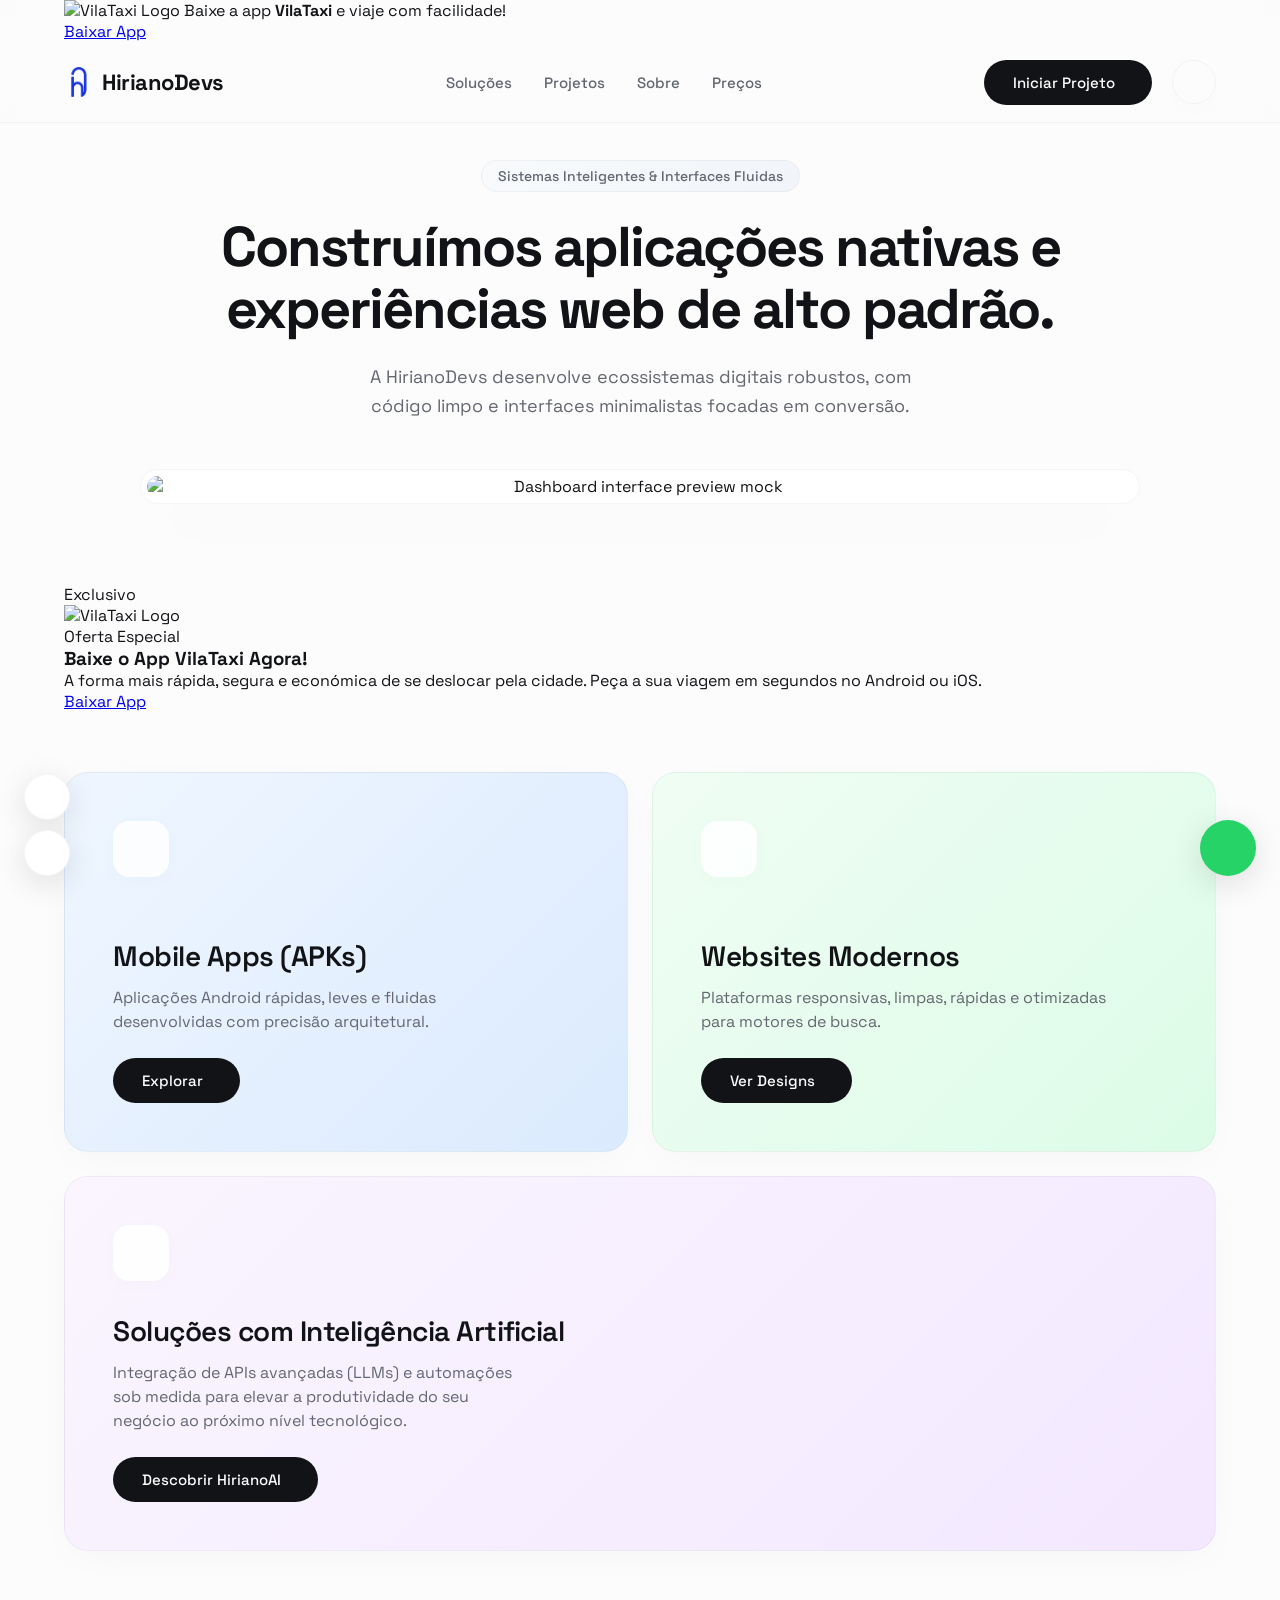
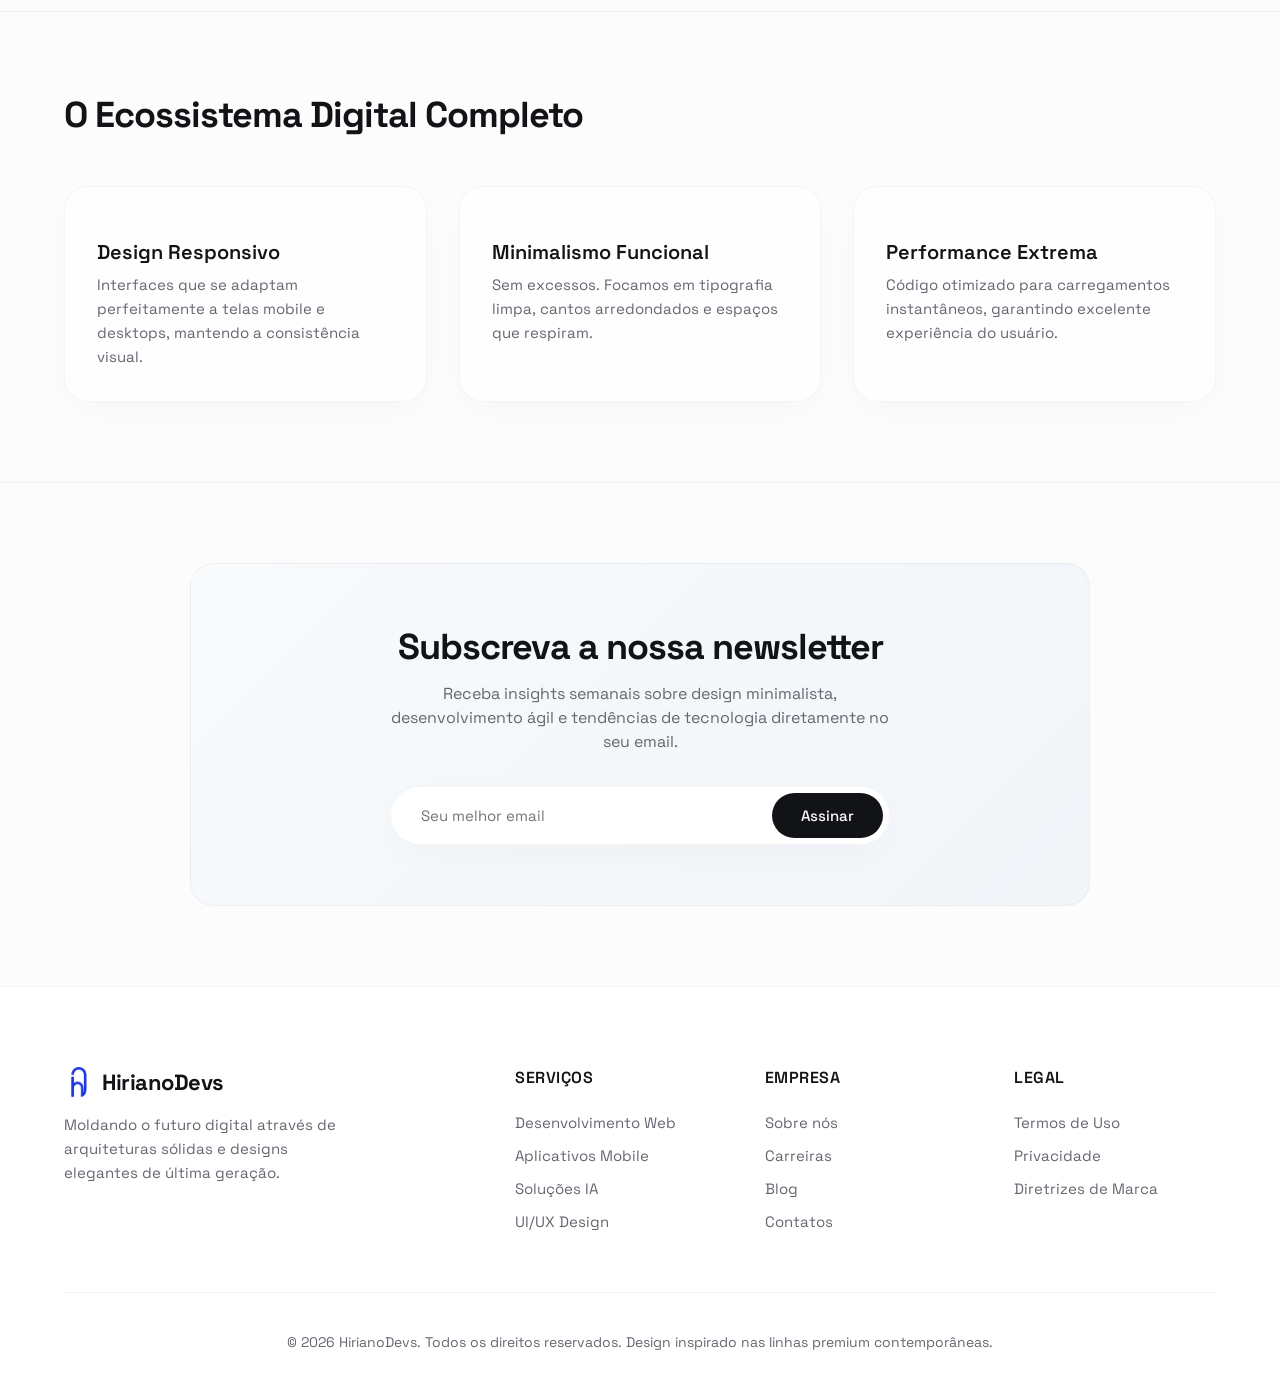
==== commit 0192fdaf: "Update index.html" ====
--- a/index.html
+++ b/index.html
@@ -6,12 +6,10 @@
     <title>HirianoDevs — Desenvolvimento de Apps e Websites</title>
     
     <meta name="theme-color" content="#0066FF">
-
-<meta name="apple-mobile-web-app-status-bar-style" content="black-translucent">
-<meta name="msapplication-navbutton-color" content="#0066FF">
-
-
-<link rel="icon" type="image/png" href="images/favicon.png">
+    <meta name="apple-mobile-web-app-status-bar-style" content="black-translucent">
+    <meta name="msapplication-navbutton-color" content="#0066FF">
+
+    <link rel="icon" type="image/png" href="images/favicon.png">
     
     <link rel="preconnect" href="https://fonts.googleapis.com">
     <link rel="preconnect" href="https://fonts.gstatic.com" crossorigin>
@@ -19,14 +17,29 @@
     
     <link href="https://cdn.jsdelivr.net/npm/remixicon@4.2.0/fonts/remixicon.css" rel="stylesheet">
 
+    <!-- CSS Principal -->
     <link rel="stylesheet" href="style.css">
+    
+    <!-- NOVO ARQUIVO CSS DEDICADO À BARRA VILATAXI -->
+    <link rel="stylesheet" href="vilataxi-banner.css">
 </head>
 <body>
 
     <header>
+        <!-- BARRA DO VILATAXI NO TOPO DO SITE -->
+        <div class="top-bar">
+            <div class="container top-bar-container">
+                <div class="top-bar-content">
+                    <img src="https://i.supaimg.com/0c2919e9-36a7-40d3-ba4e-45bbb4658911/ccfa45b3-053c-4692-838f-c1f5b3a92fce.png" alt="VilaTaxi Logo" class="top-bar-logo">
+                    <span>Baixe a app <strong>VilaTaxi</strong> e viaje com facilidade!</span>
+                </div>
+                <a href="vilataxi/" class="top-bar-btn">Baixar App <i class="ri-download-2-line"></i></a>
+            </div>
+        </div>
+
         <div class="container nav-container">
             <a href="#" class="logo">
-                <img class="logo" src="images/logo.png">
+                <img class="logo" src="images/logo.png" alt="HirianoDevs">
                 HirianoDevs
             </a>
             
@@ -55,6 +68,7 @@
     </header>
 
     <main>
+        <!-- HERO SECTION -->
         <section class="hero">
             <div class="container">
                 <span class="badge">Sistemas Inteligentes & Interfaces Fluidas</span>
@@ -67,6 +81,39 @@
             </div>
         </section>
 
+        <!-- NOVO BANNER HORIZONTAL VILATAXI CHAMATIVO COM FITA DE EXCLUSIVO -->
+        <section class="vilataxi-promo-section">
+            <div class="container">
+                <div class="vilataxi-card">
+                    <!-- Fita Diagonal de Exclusivo no Canto -->
+                    <div class="exclusive-ribbon">Exclusivo</div>
+
+                    <!-- Marca / Logo Animado -->
+                    <div class="vilataxi-brand">
+                        <div class="vilataxi-logo-wrapper">
+                            <img src="https://i.supaimg.com/0c2919e9-36a7-40d3-ba4e-45bbb4658911/ccfa45b3-053c-4692-838f-c1f5b3a92fce.png" alt="VilaTaxi Logo">
+                        </div>
+                    </div>
+
+                    <!-- Conteúdo Textual e Descrição -->
+                    <div class="vilataxi-info">
+                        <span class="exclusive-badge"><i class="ri-star-fill"></i> Oferta Especial</span>
+                        <h3>Baixe o App VilaTaxi Agora!</h3>
+                        <p>A forma mais rápida, segura e económica de se deslocar pela cidade. Peça a sua viagem em segundos no Android ou iOS.</p>
+                    </div>
+
+                    <!-- Botão de Ação Animado -->
+                    <div class="vilataxi-action">
+                        <a href="vilataxi/" class="btn-vilataxi-download">
+    <span>Baixar App</span>
+    <i class="ri-download-cloud-2-line"></i>
+</a>
+                    </div>
+                </div>
+            </div>
+        </section>
+
+        <!-- BANNERS SECTION -->
         <section class="banners-section">
             <div class="container">
                 <div class="banners-grid">
--- a/style.css
+++ b/style.css
@@ -1,285 +1,604 @@
+/* --- RESET & VARIÁVEIS MULTITEMA --- */
+* {
+    margin: 0;
+    padding: 0;
+    box-sizing: border-box;
+    font-family: 'Space Grotesk', sans-serif;
+    transition: background-color 0.4s ease, color 0.4s ease, transform 0.3s cubic-bezier(0.16, 1, 0.3, 1), box-shadow 0.3s ease;
+}
+
 :root {
-    --primary: #0066FF;
-    --dark: #0A0A0B;
-    --light: #F8FAFC;
-    --border: rgba(0, 0, 0, 0.08);
-    --glass: rgba(255, 255, 255, 0.8);
-}
-
-* { margin: 0; padding: 0; box-sizing: border-box; }
+    /* Paleta Light Padrão */
+    --bg-main: #fcfcfd;
+    --bg-card: #ffffff;
+    --text-dark: #121316;
+    --text-muted: #646770;
+    --accent: #2563eb;
+    --border-soft: rgba(0, 0, 0, 0.04);
+    --header-blur: rgba(252, 252, 253, 0.8);
+    
+    --banner-blue: linear-gradient(135deg, #eff6ff 0%, #dbeafe 100%);
+    --banner-green: linear-gradient(135deg, #f0fdf4 0%, #dcfce7 100%);
+    --banner-purple: linear-gradient(135deg, #faf5ff 0%, #f3e8ff 100%);
+    --banner-icon: rgba(255, 255, 255, 0.8);
+    --card-glass: rgba(255, 255, 255, 0.7);
+    --newsletter-bg: linear-gradient(135deg, #f8fafc 0%, #f1f5f9 100%);
+    
+    --shadow-soft: 0 10px 40px -10px rgba(0, 0, 0, 0.04);
+    --shadow-pro: 0 30px 60px -15px rgba(18, 19, 22, 0.08);
+    --radius-pill: 9999px;
+    --radius-card: 24px;
+}
+
+body.dark-theme {
+    /* Paleta Dark Otimizada para Leitura Pro */
+    --bg-main: #0b0c0e;
+    --bg-card: #13151a;
+    --text-dark: #f3f4f6;
+    --text-muted: #9ca3af;
+    --accent: #3b82f6;
+    --border-soft: rgba(255, 255, 255, 0.06);
+    --header-blur: rgba(11, 12, 14, 0.8);
+    
+    --banner-blue: linear-gradient(135deg, #141f36 0%, #1d2d4f 100%);
+    --banner-green: linear-gradient(135deg, #0d2818 0%, #164428 100%);
+    --banner-purple: linear-gradient(135deg, #241438 0%, #3b1f5c 100%);
+    --banner-icon: rgba(255, 255, 255, 0.07);
+    --card-glass: rgba(19, 21, 26, 0.7);
+    --newsletter-bg: linear-gradient(135deg, #13151a 0%, #1a1d24 100%);
+    
+    --shadow-soft: 0 10px 40px -10px rgba(0, 0, 0, 0.3);
+    --shadow-pro: 0 30px 60px -15px rgba(0, 0, 0, 0.5);
+}
 
 body {
-    font-family: 'Poppins', sans-serif;
-    background: var(--light);
-    color: var(--dark);
-    -webkit-font-smoothing: antialiased;
-}
-
-.container { max-width: 1200px; margin: 0 auto; padding: 0 15px; }
-
-/* Navigation Moderna */
-.main-nav {
+    background-color: var(--bg-main);
+    color: var(--text-dark);
+    overflow-x: hidden;
+}
+
+/* --- LAYOUT UTILITIES --- */
+.container {
+    width: 100%;
+    max-width: 1200px;
+    margin: 0 auto;
+    padding: 0 24px;
+}
+
+/* --- HEADER / NAVBAR --- */
+header {
     position: fixed;
-    top: 20px; /* Efeito flutuante */
-    left: 50%;
-    transform: translateX(-50%);
-    width: 95%;
-    max-width: 1200px;
-    height: 60px;
-    background: rgba(255, 255, 255, 0.7);
-    backdrop-filter: blur(15px);
-    -webkit-backdrop-filter: blur(15px);
-    borjder: 1px solid rgba(255, 255, 255, 0.3);
-    border-radius: 20px;
-    z-index: 1000;
-    border: 2px solid #1d7efd;
-    display: flex;
-    align-items: center;
-    box-shadow: 0 10px 30px rgba(0, 0, 0, 0.03);
-}
-
-.main-nav .container {
-    width: 100%;
-    display: flex;
-    justify-content: space-between;
-    align-items: center;
-}
-
-/* Links de Navegação */
-.nav-links {
-    display: flex;
-    gap: 30px;
-}
-
-.nav-links a {
-    text-decoration: none;
-    color: #64748b;
-    font-size: 0.9rem;
-    font-weight: 500;
-    transition: 0.3s;
-    position: relative;
-}
-
-.nav-links a:hover, .nav-links a.active {
-    color: var(--primary);
-}
-
-.nav-links a.active::after {
-    content: '';
-    position: absolute;
-    bottom: -5px;
+    top: 0;
     left: 0;
     width: 100%;
-    height: 2px;
-    background: var(--primary);
-    border-radius: 10px;
-}
-
-.brand { display: flex; align-items: center; gap: 12px; font-weight: 700; font-size: 1.2rem; }
-.brand-icon { 
-    background: var(--primary); color: white; 
-    width: 35px; height: 35px; display: grid; place-items: center; 
-    border-radius: 8px; font-size: 1rem;
-}
-.brand span span { color: var(--primary); }
-
-.nav-actions { display: flex; gap: 12px; align-items: center; }
-
-/* Botões */
-.btn-action {
-    background: var(--dark); color: white;
-    border: none; padding: 10px 20px;
-    border-radius: 10px; font-weight: 600;
-    display: flex; align-items: center; gap: 8px;
-    cursor: pointer; transition: 0.3s;
-}
-
-.btn-menu {
-    width: 45px; height: 45px;
-    border: 1px solid var(--border);
-    border-radius: 10px; background: white;
-    display: none; cursor: pointer;
-}
-
-/* Hero Section */
+    z-index: 1000;
+    background: var(--header-blur);
+    backdrop-filter: blur(12px);
+    border-bottom: 1px solid var(--border-soft);
+}
+
+.nav-container {
+    display: flex;
+    justify-content: space-between;
+    align-items: center;
+    height: 80px;
+}
+
+.logo {
+    font-size: 22px;
+    font-weight: 700;
+    letter-spacing: -0.5px;
+    color: var(--text-dark);
+    text-decoration: none;
+    display: flex;
+    align-items: center;
+    gap: 8px;
+}
+
+.logo i {
+    color: var(--accent);
+    font-size: 24px;
+}
+
+.nav-menu {
+    display: flex;
+    gap: 32px;
+    list-style: none;
+}
+
+.nav-link {
+    text-decoration: none;
+    color: var(--text-muted);
+    font-weight: 500;
+    font-size: 15px;
+}
+
+.nav-link:hover {
+    color: var(--text-dark);
+}
+
+.nav-right-wrapper {
+    display: flex;
+    align-items: center;
+    gap: 20px;
+}
+
+.header-actions {
+    display: flex;
+    align-items: center;
+    gap: 16px;
+}
+
+/* BOTÃO SELETOR DE TEMA */
+.theme-toggle-btn {
+    background: transparent;
+    border: 1px solid var(--border-soft);
+    color: var(--text-dark);
+    width: 44px;
+    height: 44px;
+    border-radius: var(--radius-pill);
+    display: flex;
+    align-items: center;
+    justify-content: center;
+    cursor: pointer;
+    font-size: 18px;
+    box-shadow: var(--shadow-soft);
+}
+
+.theme-toggle-btn:hover {
+    transform: scale(1.05);
+    background-color: var(--bg-card);
+}
+
+.btn-pill {
+    background: var(--text-dark);
+    color: var(--bg-main);
+    padding: 12px 28px;
+    border-radius: var(--radius-pill);
+    text-decoration: none;
+    font-weight: 500;
+    font-size: 15px;
+    border: 1px solid transparent;
+    display: inline-flex;
+    align-items: center;
+    justify-content: center;
+    gap: 8px;
+    cursor: pointer;
+}
+
+.btn-pill:hover {
+    background: transparent;
+    color: var(--text-dark);
+    border-color: var(--text-dark);
+}
+
+.menu-toggle {
+    display: none;
+    font-size: 24px;
+    cursor: pointer;
+    color: var(--text-dark);
+}
+
+/* --- HERO SECTION --- */
 .hero {
-    margin-top: 10px;
+    padding-top: 160px;
+    padding-bottom: 80px;
+    text-align: center;
+}
+
+.badge {
+    background: var(--newsletter-bg);
+    color: var(--text-muted);
+    padding: 6px 16px;
+    border-radius: var(--radius-pill);
+    font-size: 14px;
+    font-weight: 500;
+    display: inline-block;
+    margin-bottom: 24px;
+    border: 1px solid var(--border-soft);
+}
+
+.hero h1 {
+    font-size: 56px;
+    font-weight: 700;
+    line-height: 1.1;
+    letter-spacing: -2px;
+    margin-bottom: 24px;
+    max-width: 850px;
+    margin-left: auto;
+    margin-right: auto;
+}
+
+.hero p {
+    font-size: 18px;
+    color: var(--text-muted);
+    max-width: 580px;
+    margin: 0 auto 48px auto;
+    line-height: 1.6;
+}
+
+/* CONTAINER DA IMAGEM PREMIUM PRO */
+.hero-image-container {
+    max-width: 1000px;
+    margin: 16px auto 0 auto;
+    border-radius: var(--radius-card);
+    padding: 6px;
+    background: var(--bg-card);
+    border: 1px solid var(--border-soft);
+    box-shadow: var(--shadow-pro);
+}
+
+.hero-img-pro {
+    width: 100%;
+    height: auto;
+    display: block;
+    border-radius: 18px;
+    object-fit: cover;
+    max-height: 480px;
+}
+
+/* --- BANNERS SUAVES --- */
+.banners-section {
+    padding-top: 60px;
+}
+
+.banners-grid {
+    display: grid;
+    grid-template-columns: repeat(2, 1fr);
+    gap: 24px;
+    margin-bottom: 60px;
+}
+
+.banner-card {
+    border-radius: var(--radius-card);
+    padding: 48px;
+    display: flex;
+    flex-direction: column;
+    justify-content: space-between;
+    min-height: 380px;
+    position: relative;
+    overflow: hidden;
+    box-shadow: var(--shadow-soft);
+    border: 1px solid var(--border-soft);
+}
+
+.banner-card.blue { background: var(--banner-blue); }
+.banner-card.green { background: var(--banner-green); }
+.banner-card.purple { background: var(--banner-purple); grid-column: span 2; min-height: 320px; }
+
+.banner-content h3 {
+    font-size: 28px;
+    font-weight: 600;
+    letter-spacing: -0.5px;
+    margin-bottom: 12px;
+}
+
+.banner-content p {
+    color: var(--text-muted);
+    font-size: 16px;
+    line-height: 1.5;
+    max-width: 420px;
+    margin-bottom: 24px;
+}
+
+.banner-card .icon-wrapper {
+    width: 56px;
+    height: 56px;
+    background: var(--banner-icon);
+    backdrop-filter: blur(8px);
+    border-radius: 16px;
+    display: flex;
+    align-items: center;
+    justify-content: center;
+    font-size: 26px;
+    color: var(--text-dark);
+    box-shadow: 0 4px 20px rgba(0,0,0,0.02);
+    margin-bottom: 32px;
+}
+
+.banner-card:hover {
+    transform: translateY(-5px);
+    box-shadow: 0 24px 48px -10px rgba(0, 0, 0, 0.15);
+}
+
+/* --- SERVICES SECTION --- */
+.services-section {
+    padding: 80px 0;
+    border-top: 1px solid var(--border-soft);
+}
+
+.section-header {
+    margin-bottom: 48px;
+}
+
+.section-header h2 {
+    font-size: 36px;
+    font-weight: 700;
+    letter-spacing: -1px;
+}
+
+.services-list {
+    display: grid;
+    grid-template-columns: repeat(3, 1fr);
+    gap: 32px;
+}
+
+.service-item {
+    background: var(--card-glass);
+    border: 1px solid var(--border-soft);
+    padding: 32px;
+    border-radius: var(--radius-card);
+    box-shadow: var(--shadow-soft);
+}
+
+.service-item i {
+    font-size: 32px;
+    color: var(--text-dark);
+    display: block;
+    margin-bottom: 20px;
+}
+
+.service-item h4 {
+    font-size: 20px;
+    font-weight: 600;
+    margin-bottom: 8px;
+}
+
+.service-item p {
+    color: var(--text-muted);
+    font-size: 15px;
+    line-height: 1.6;
+}
+
+/* --- NEWSLETTER SECTION PERFEITA PARA MOBILE --- */
+.newsletter-section {
+    padding: 80px 0;
+    border-top: 1px solid var(--border-soft);
+}
+
+.newsletter-box {
+    background: var(--newsletter-bg);
+    border-radius: var(--radius-card);
+    padding: 60px 40px;
+    text-align: center;
+    max-width: 900px;
+    margin: 0 auto;
+    border: 1px solid var(--border-soft);
+}
+
+.newsletter-box h2 {
+    font-size: 36px;
+    font-weight: 700;
+    letter-spacing: -1px;
+    margin-bottom: 12px;
+}
+
+.newsletter-box p {
+    color: var(--text-muted);
+    font-size: 16px;
+    max-width: 520px;
+    margin: 0 auto 32px auto;
+    line-height: 1.5;
+}
+
+.newsletter-form {
+    display: flex;
+    gap: 12px;
+    max-width: 500px;
+    margin: 0 auto;
+    background: var(--bg-card);
+    padding: 6px;
+    border-radius: var(--radius-pill);
+    border: 1px solid var(--border-soft);
+    box-shadow: var(--shadow-soft);
+}
+
+.input-pill {
+    flex: 1;
+    border: none;
+    background: transparent;
+    padding: 0 24px;
+    font-size: 15px;
+    outline: none;
+    color: var(--text-dark);
+    width: 100%;
+}
+
+/* --- FOOTER --- */
+footer {
+    padding: 80px 0 40px 0;
+    border-top: 1px solid var(--border-soft);
+    background: var(--bg-card);
+}
+
+.footer-grid {
+    display: grid;
+    grid-template-columns: 2fr repeat(3, 1fr);
+    gap: 48px;
+    margin-bottom: 60px;
+}
+
+.brand-col .footer-desc {
+    color: var(--text-muted);
+    margin-top: 16px;
+    margin-bottom: 24px;
+    font-size: 15px;
+    line-height: 1.6;
+    max-width: 300px;
+}
+
+.social-links {
+    display: flex;
+    gap: 16px;
+}
+
+.social-links a {
+    color: var(--text-muted);
+    font-size: 20px;
+    text-decoration: none;
+}
+
+.social-links a:hover {
+    color: var(--text-dark);
+}
+
+.footer-col h4 {
+    font-size: 16px;
+    font-weight: 600;
+    margin-bottom: 24px;
+    text-transform: uppercase;
+    letter-spacing: 0.5px;
+}
+
+.footer-col ul {
+    list-style: none;
+    display: flex;
+    flex-direction: column;
+    gap: 12px;
+}
+
+.footer-col ul a {
+    text-decoration: none;
+    color: var(--text-muted);
+    font-size: 15px;
+}
+
+.footer-col ul a:hover {
+    color: var(--text-dark);
+}
+
+.footer-bottom {
+    border-top: 1px solid var(--border-soft);
+    padding-top: 40px;
+    text-align: center;
+    color: var(--text-muted);
+    font-size: 14px;
+}
+
+/* --- ELEMENTOS FLUTUANTES CONTEMPORÂNEOS --- */
+.floating-btn {
+    position: fixed;
+    z-index: 999;
+    border: none;
+    outline: none;
+    display: flex;
+    align-items: center;
+    justify-content: center;
+    cursor: pointer;
+    box-shadow: 0 8px 32px rgba(0,0,0,0.12);
+    text-decoration: none;
+}
+
+.floating-btn:hover {
+    transform: translateY(-4px) scale(1.04);
+}
+
+/* WhatsApp Link */
+.whatsapp-btn {
+    bottom: 24px;
+    right: 24px;
+    width: 56px;
+    height: 56px;
+    background-color: #25D366;
+    color: #ffffff;
+    border-radius: var(--radius-pill);
+    font-size: 28px;
+}
+
+/* Barra de Navegação Direcional Rápida */
+.scroll-navigation {
+    position: fixed;
+    bottom: 24px;
+    left: 24px;
+    display: flex;
+    flex-direction: column;
+    gap: 10px;
+    z-index: 999;
+}
+
+.nav-arrow {
+    position: static; /* anula fixed nativo */
+    width: 46px;
+    height: 46px;
+    background-color: var(--bg-card);
+    color: var(--text-dark);
+    border: 1px solid var(--border-soft);
+    border-radius: var(--radius-pill);
+    font-size: 18px;
+}
+
+/* --- RESPONSIVIDADE (MOBILE & TABLET) --- */
+@media (max-width: 992px) {
+    .hero h1 { font-size: 42px; }
+    .banners-grid { grid-template-columns: 1fr; }
+    .banner-card.purple { grid-column: span 1; }
+    .services-list { grid-template-columns: repeat(2, 1fr); }
+    .footer-grid { grid-template-columns: 1fr 1fr; gap: 32px; }
+}
+
+@media (max-width: 768px) {
+    .nav-menu {
+        display: none;
+        position: absolute;
+        top: 80px;
+        left: 0;
+        width: 100%;
+        background: var(--bg-main);
+        flex-direction: column;
+        padding: 32px;
+        gap: 24px;
+        border-bottom: 1px solid var(--border-soft);
+        box-shadow: var(--shadow-soft);
+    }
+
+    .nav-menu.active {
+        display: flex;
+    }
+
+    .menu-toggle {
+        display: block;
+    }
+
+    .hero { padding-top: 120px; }
+    .hero h1 { font-size: 32px; letter-spacing: -1px; }
+    .hero-img-pro { max-height: 280px; }
+    .banner-card { padding: 32px; min-height: 320px; }
+    .services-list { grid-template-columns: 1fr; gap: 20px; }
+    .nav-btn-wrapper { display: none; }
     
-    display: flex; align-items: center;
-    padding-top: 80px; position: relative;
-    overflow: hidden;
-}
-
-
-.hero-bg {
-    position: absolute; top: -10%; right: -10%;
-    width: 500px; height: 5000px;
-    background: radial-gradient(circle, rgba(0,102,255,0.1) 0%, transparent 70%);
-    z-index: -1;
-}
-
-h1 {
-    font-size: clamp(2.5rem, 8vw, 4.5rem);
-    line-height: 1.1; font-weight: 800;
-    margin-bottom: 24px; letter-spacing: -2px;
-}
-
-.gradient { color: var(--primary); }
-
-.hero-group { display: flex; gap: 16px; margin-top: 40px; }
-
-.btn-primary {
-    font-family: "poppins";
-    background: var(--primary); color: white; border: none;
-    padding: 18px 36px; border-radius: 12px; font-weight: 600;
-    display: flex; align-items: center; gap: 12px; cursor: pointer;
-}
-
-.btn-secondary {
-    background: white; border: 1px solid var(--border);
-    padding: 18px 36px; border-radius: 12px; font-weight: 600;
-    display: flex; align-items: center; gap: 12px; cursor: pointer;
-}
-
-.tab-item {
-    text-decoration: none; color: #64748B;
-    display: flex; flex-direction: column; align-items: center;
-    font-size: 0.7rem; font-weight: 500;
-}
-
-.tab-item i { font-size: 1.5rem; margin-bottom: 4px; }
-.tab-item.active { color: var(--primary); }
-
-/* Responsive Adaptations */
-@media (max-width: 768px) {
-    .btn-menu { display: grid; place-items: center; }
-    .btn-action span { display: none; }
-    .btn-action { padding: 12px; border-radius: 12px; }
-    .bottom-tab-bar { display: flex; }
-    .hero { text-align: left; }
-    .hero-group { flex-direction: column; }
-    
-    
-    .main-nav {
-        top: 10px;
-        height: 65px;
+    /* RESOLUÇÃO DA NEWSLETTER EM CELULARES */
+    .newsletter-box { padding: 40px 20px; }
+    .newsletter-box h2 { font-size: 28px; }
+    .newsletter-form { 
+        flex-direction: column; 
+        background: transparent; 
+        border: none; 
+        box-shadow: none; 
+        padding: 0; 
+        gap: 12px;
+    }
+    .input-pill { 
+        background: var(--bg-card); 
+        height: 54px; 
+        border-radius: var(--radius-pill); 
+        border: 1px solid var(--border-soft); 
+        padding: 0 24px;
+        box-shadow: var(--shadow-soft);
+    }
+    .newsletter-form .btn-pill {
+        height: 54px;
+        width: 100%;
+        border-radius: var(--radius-pill);
     }
     
-    .nav-links {
-        display: none; /* Esconde links no mobile */
-    }
-
-    .hide-mobile {
-        display: none !important; /* Remove o botão de começar no mobile */
-    }
-
-    .btn-menu {
-        display: grid;
-        place-items: center;
-        border: none;
-        background: var(--primary);
-        color: white;
-        width: 40px;
-        height: 40px;
-        border-radius: 12px;
-    }
-}
-
-/* Estilização da Label "Inovação Constante" */
-.label {
-    display: inline-flex;
-    align-items: center;
-    gap: 8px;
+    .footer-grid { grid-template-columns: 1fr; gap: 32px; }
+    .footer-col h4 { margin-bottom: 12px; }
     
-    /* Background com transparência e desfoque (Glassmorphism) */
-    background: rgba(0, 102, 255, 0.05); 
-    backdrop-filter: blur(10px);
-    -webkit-backdrop-filter: blur(10px);
-    
-    /* Borda ultra-fina e elegante */
-    border: 1px solid rgba(0, 102, 255, 0.15);
-    
-    /* Espaçamento e Arredondamento */
-    padding: 8px 16px;
-    border-radius: 100px;
-    
-    /* Tipografia */
-    color: var(--primary);
-    font-size: 0.85rem;
-    font-weight: 600;
-    letter-spacing: 0.5px;
-    margin-bottom: 24px;
-    
-    /* Efeito de flutuação suave */
-    animation: float 3s ease-in-out infinite;
-}
-
-/* Ícone dentro da label */
-.label i {
-    font-size: 1.1rem;
-    color: var(--primary);
-}
-
-/* Ajuste na animação Pulse do botão Começar para ficar mais discreto */
-.pulse {
-    animation: shadow-pulse 2s infinite;
-}
-
-@keyframes shadow-pulse {
-    0% { box-shadow: 0 0 0 0px rgba(0, 102, 255, 0.2); }
-    70% { box-shadow: 0 0 0 10px rgba(0, 102, 255, 0); }
-    100% { box-shadow: 0 0 0 0px rgba(0, 102, 255, 0); }
-}
-
-
-/* Avatar Stack - Estilo Audi */
-.members-stack {
-    display: flex;
-    align-items: center;
-    gap: 15px;
-    margin-bottom: 20px;
-}
-
-.avatars {
-    display: flex;
-    align-items: center;
-}
-
-.avatars img {
-    width: 45px;
-    height: 45px;
-    border-radius: 50%;
-    border: 3px solid #ffffff; /* Borda grossa para o efeito de corte */
-    object-fit: cover;
-    margin-left: -15px; /* Sobreposição estilo Audi */
-    box-shadow: 0 4px 10px rgba(0, 0, 0, 0.05);
-    transition: transform 0.3s ease;
-}
-
-.avatars img:first-child {
-    margin-left: 0;
-}
-
-.avatars img:hover {
-    transform: translateY(-5px);
-    z-index: 10;
-}
-
-.members-text {
-    font-size: 0.9rem;
-    color: var(--dark);
-    font-weight: 500;
-    opacity: 0.8;
-}
-
-.members-text span {
-    color: var(--primary);
-    font-weight: 700;
-}
-
-/* Ajuste Responsivo */
-@media (max-width: 768px) {
-    .members-stack {
-        justify-content: flex-start;
-    }
-}
+    .whatsapp-btn { bottom: 16px; right: 16px; width: 50px; height: 50px; font-size: 24px; }
+    .scroll-navigation { bottom: 16px; left: 16px; }
+    .nav-arrow { width: 42px; height: 42px; font-size: 16px; }
+}
+
+.logo {
+    height: 30px;
+}
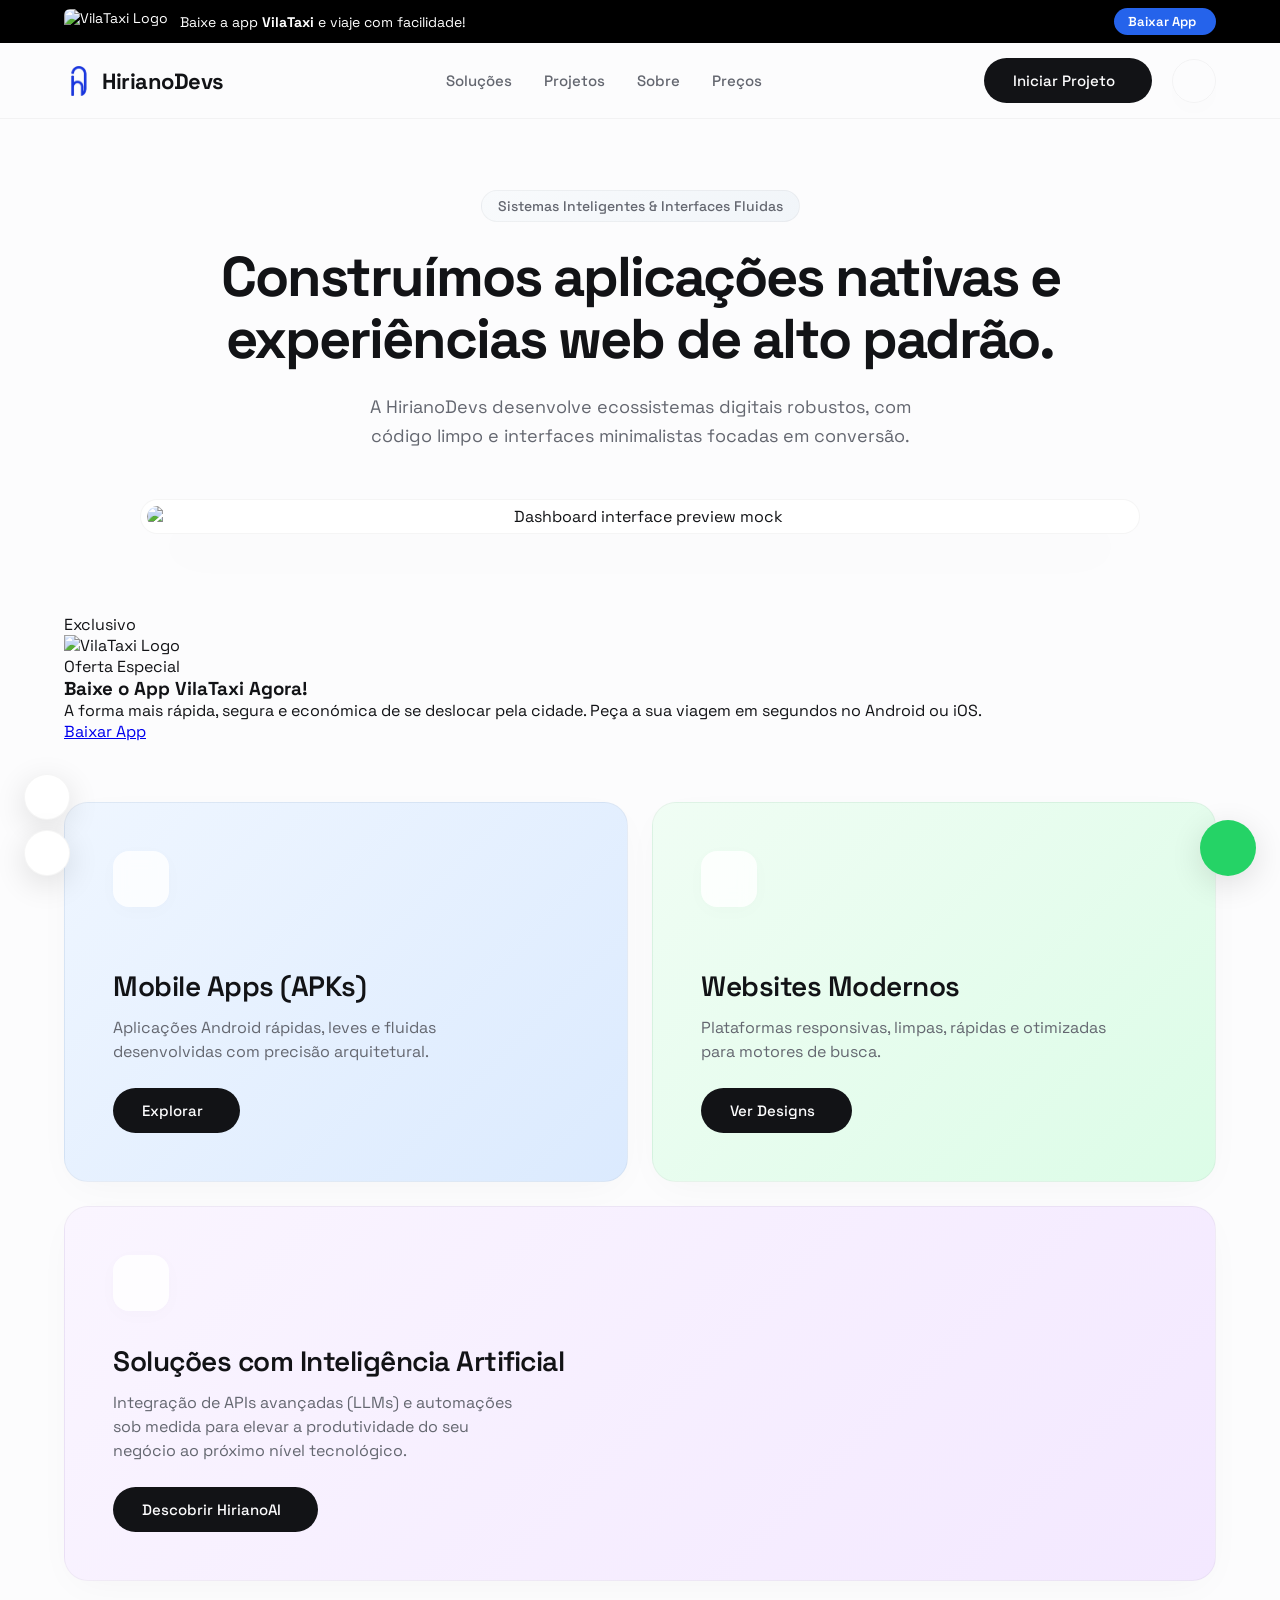
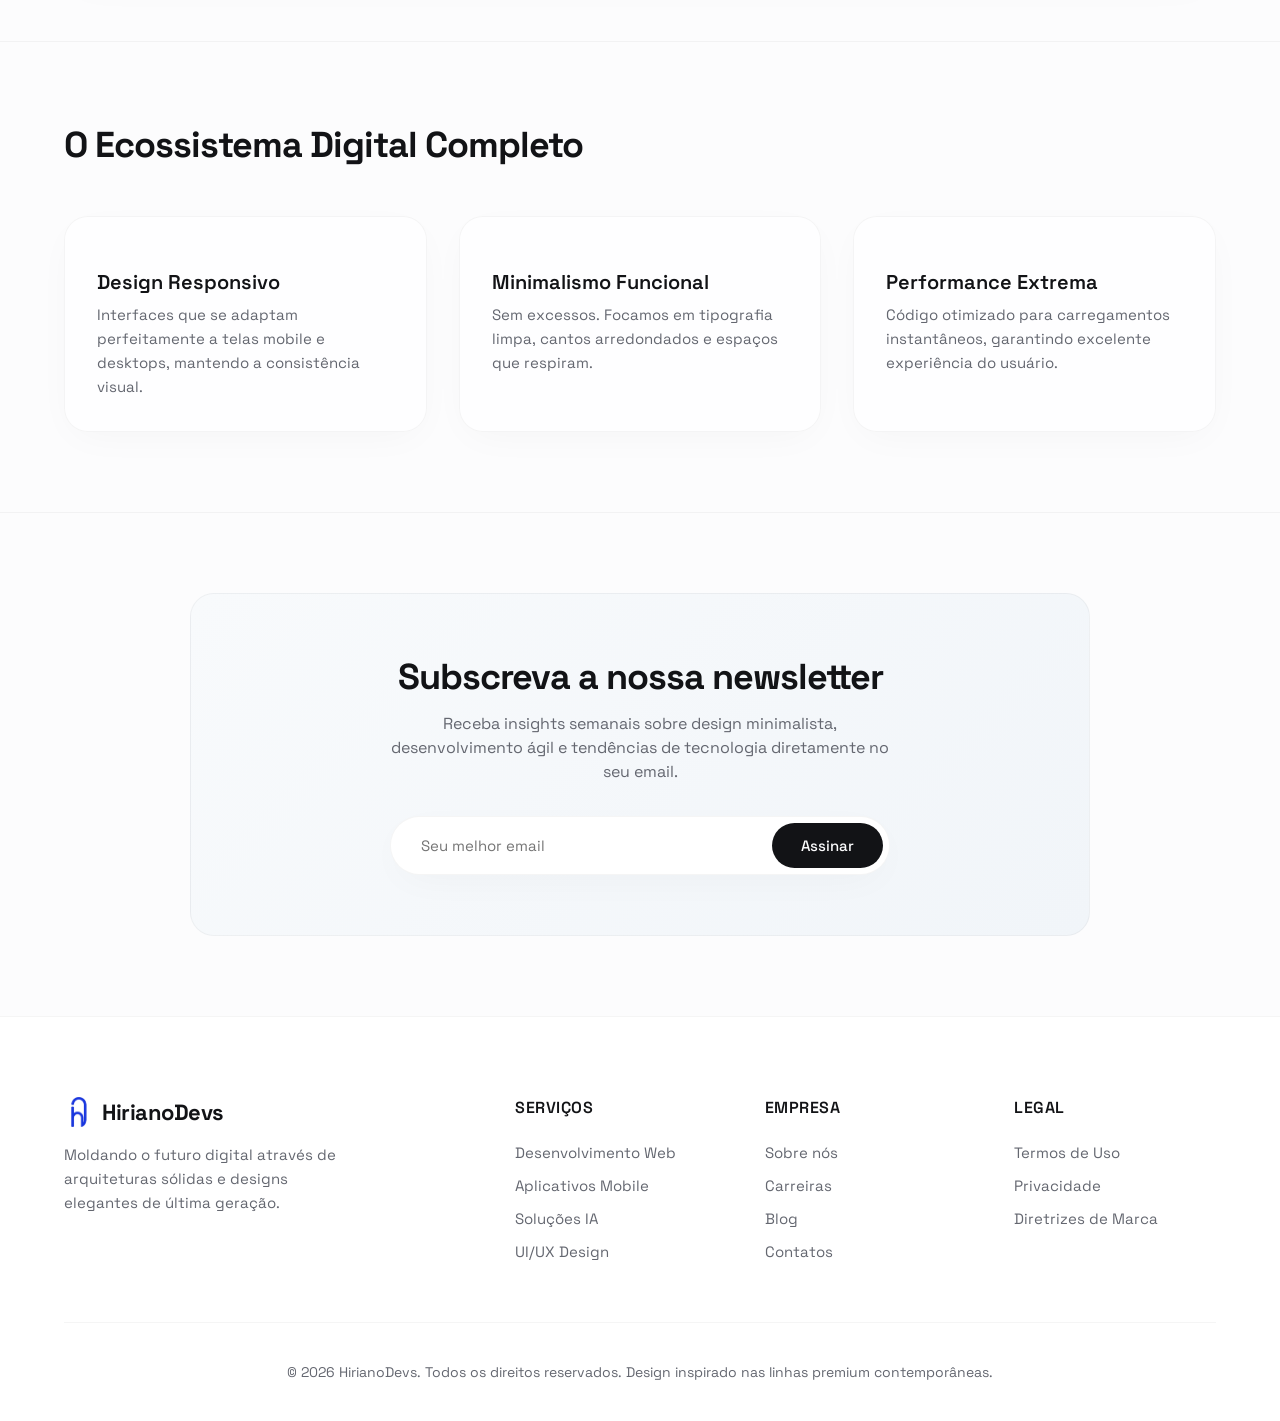
==== commit 9546a0c7: "Update index.html" ====
--- a/index.html
+++ b/index.html
@@ -21,7 +21,7 @@
     <link rel="stylesheet" href="style.css">
     
     <!-- NOVO ARQUIVO CSS DEDICADO À BARRA VILATAXI -->
-    <link rel="stylesheet" href="vilataxi-banner.css">
+    <link rel="stylesheet" href="estilos/vilataxi-banner.css">
 </head>
 <body>
 
@@ -259,3 +259,4 @@
     <script src="script.js"></script>
 </body>
 </html>
+
--- a/style.css
+++ b/style.css
@@ -15,7 +15,10 @@
     --text-muted: #646770;
     --accent: #2563eb;
     --border-soft: rgba(0, 0, 0, 0.04);
-    --header-blur: rgba(252, 252, 253, 0.8);
+    --header-blur: rgba(252, 252, 253, 0.85);
+    
+    --topbar-bg: #000000;
+    --topbar-text: #ffffff;
     
     --banner-blue: linear-gradient(135deg, #eff6ff 0%, #dbeafe 100%);
     --banner-green: linear-gradient(135deg, #f0fdf4 0%, #dcfce7 100%);
@@ -31,14 +34,17 @@
 }
 
 body.dark-theme {
-    /* Paleta Dark Otimizada para Leitura Pro */
+    /* Paleta Dark Otimizada */
     --bg-main: #0b0c0e;
     --bg-card: #13151a;
     --text-dark: #f3f4f6;
     --text-muted: #9ca3af;
     --accent: #3b82f6;
     --border-soft: rgba(255, 255, 255, 0.06);
-    --header-blur: rgba(11, 12, 14, 0.8);
+    --header-blur: rgba(11, 12, 14, 0.85);
+    
+    --topbar-bg: #1e232d;
+    --topbar-text: #ffffff;
     
     --banner-blue: linear-gradient(135deg, #141f36 0%, #1d2d4f 100%);
     --banner-green: linear-gradient(135deg, #0d2818 0%, #164428 100%);
@@ -65,7 +71,7 @@
     padding: 0 24px;
 }
 
-/* --- HEADER / NAVBAR --- */
+/* --- HEADER & TOP BAR --- */
 header {
     position: fixed;
     top: 0;
@@ -77,11 +83,56 @@
     border-bottom: 1px solid var(--border-soft);
 }
 
+/* BARRA PROMOCIONAL TOP BAR */
+.top-bar {
+    background-color: var(--topbar-bg);
+    color: var(--topbar-text);
+    padding: 8px 0;
+    font-size: 14px;
+}
+
+.top-bar-container {
+    display: flex;
+    justify-content: space-between;
+    align-items: center;
+}
+
+.top-bar-content {
+    display: flex;
+    align-items: center;
+    gap: 12px;
+}
+
+.top-bar-logo {
+    height: 26px;
+    width: auto;
+    object-fit: contain;
+    border-radius: 6px;
+}
+
+.top-bar-btn {
+    background: var(--accent);
+    color: #ffffff;
+    padding: 5px 14px;
+    border-radius: var(--radius-pill);
+    text-decoration: none;
+    font-size: 13px;
+    font-weight: 600;
+    display: inline-flex;
+    align-items: center;
+    gap: 6px;
+}
+
+.top-bar-btn:hover {
+    filter: brightness(1.1);
+    transform: scale(1.03);
+}
+
 .nav-container {
     display: flex;
     justify-content: space-between;
     align-items: center;
-    height: 80px;
+    height: 75px;
 }
 
 .logo {
@@ -93,11 +144,7 @@
     display: flex;
     align-items: center;
     gap: 8px;
-}
-
-.logo i {
-    color: var(--accent);
-    font-size: 24px;
+    height: 30px;
 }
 
 .nav-menu {
@@ -181,7 +228,7 @@
 
 /* --- HERO SECTION --- */
 .hero {
-    padding-top: 160px;
+    padding-top: 190px; /* Ajustado para acomodar a barra promocional */
     padding-bottom: 80px;
     text-align: center;
 }
@@ -217,7 +264,6 @@
     line-height: 1.6;
 }
 
-/* CONTAINER DA IMAGEM PREMIUM PRO */
 .hero-image-container {
     max-width: 1000px;
     margin: 16px auto 0 auto;
@@ -350,7 +396,7 @@
     line-height: 1.6;
 }
 
-/* --- NEWSLETTER SECTION PERFEITA PARA MOBILE --- */
+/* --- NEWSLETTER SECTION --- */
 .newsletter-section {
     padding: 80px 0;
     border-top: 1px solid var(--border-soft);
@@ -475,7 +521,7 @@
     font-size: 14px;
 }
 
-/* --- ELEMENTOS FLUTUANTES CONTEMPORÂNEOS --- */
+/* --- ELEMENTOS FLUTUANTES --- */
 .floating-btn {
     position: fixed;
     z-index: 999;
@@ -493,7 +539,6 @@
     transform: translateY(-4px) scale(1.04);
 }
 
-/* WhatsApp Link */
 .whatsapp-btn {
     bottom: 24px;
     right: 24px;
@@ -505,7 +550,6 @@
     font-size: 28px;
 }
 
-/* Barra de Navegação Direcional Rápida */
 .scroll-navigation {
     position: fixed;
     bottom: 24px;
@@ -517,7 +561,7 @@
 }
 
 .nav-arrow {
-    position: static; /* anula fixed nativo */
+    position: static;
     width: 46px;
     height: 46px;
     background-color: var(--bg-card);
@@ -527,7 +571,7 @@
     font-size: 18px;
 }
 
-/* --- RESPONSIVIDADE (MOBILE & TABLET) --- */
+/* --- RESPONSIVIDADE --- */
 @media (max-width: 992px) {
     .hero h1 { font-size: 42px; }
     .banners-grid { grid-template-columns: 1fr; }
@@ -537,10 +581,20 @@
 }
 
 @media (max-width: 768px) {
+    .top-bar-container {
+        justify-content: center;
+    }
+    .top-bar-content span {
+        font-size: 12px;
+    }
+    .top-bar-btn {
+        display: none; /* Oculta o botão pequeno no mobile para economizar espaço */
+    }
+
     .nav-menu {
         display: none;
         position: absolute;
-        top: 80px;
+        top: 110px; /* Ajustado para a altura combinada do header + top-bar */
         left: 0;
         width: 100%;
         background: var(--bg-main);
@@ -559,14 +613,13 @@
         display: block;
     }
 
-    .hero { padding-top: 120px; }
+    .hero { padding-top: 150px; }
     .hero h1 { font-size: 32px; letter-spacing: -1px; }
     .hero-img-pro { max-height: 280px; }
     .banner-card { padding: 32px; min-height: 320px; }
     .services-list { grid-template-columns: 1fr; gap: 20px; }
     .nav-btn-wrapper { display: none; }
     
-    /* RESOLUÇÃO DA NEWSLETTER EM CELULARES */
     .newsletter-box { padding: 40px 20px; }
     .newsletter-box h2 { font-size: 28px; }
     .newsletter-form { 
@@ -598,7 +651,3 @@
     .scroll-navigation { bottom: 16px; left: 16px; }
     .nav-arrow { width: 42px; height: 42px; font-size: 16px; }
 }
-
-.logo {
-    height: 30px;
-}
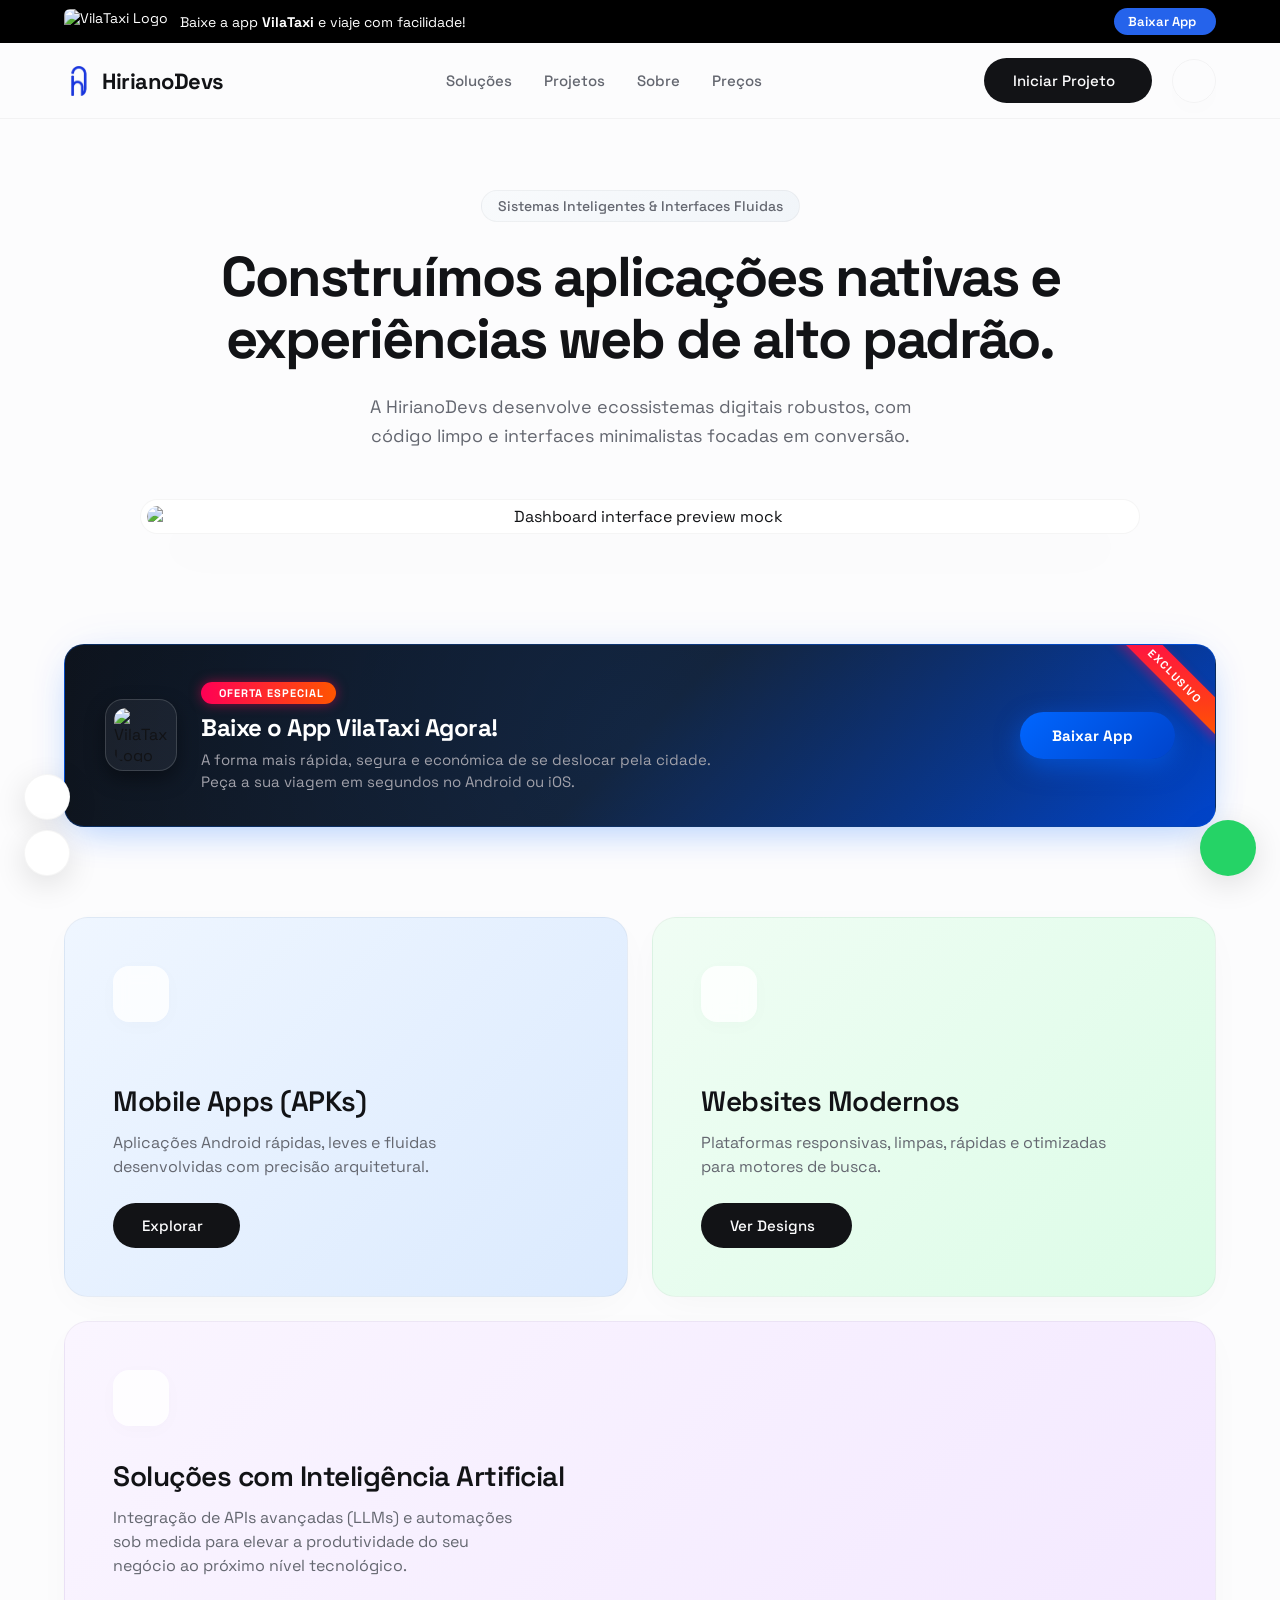
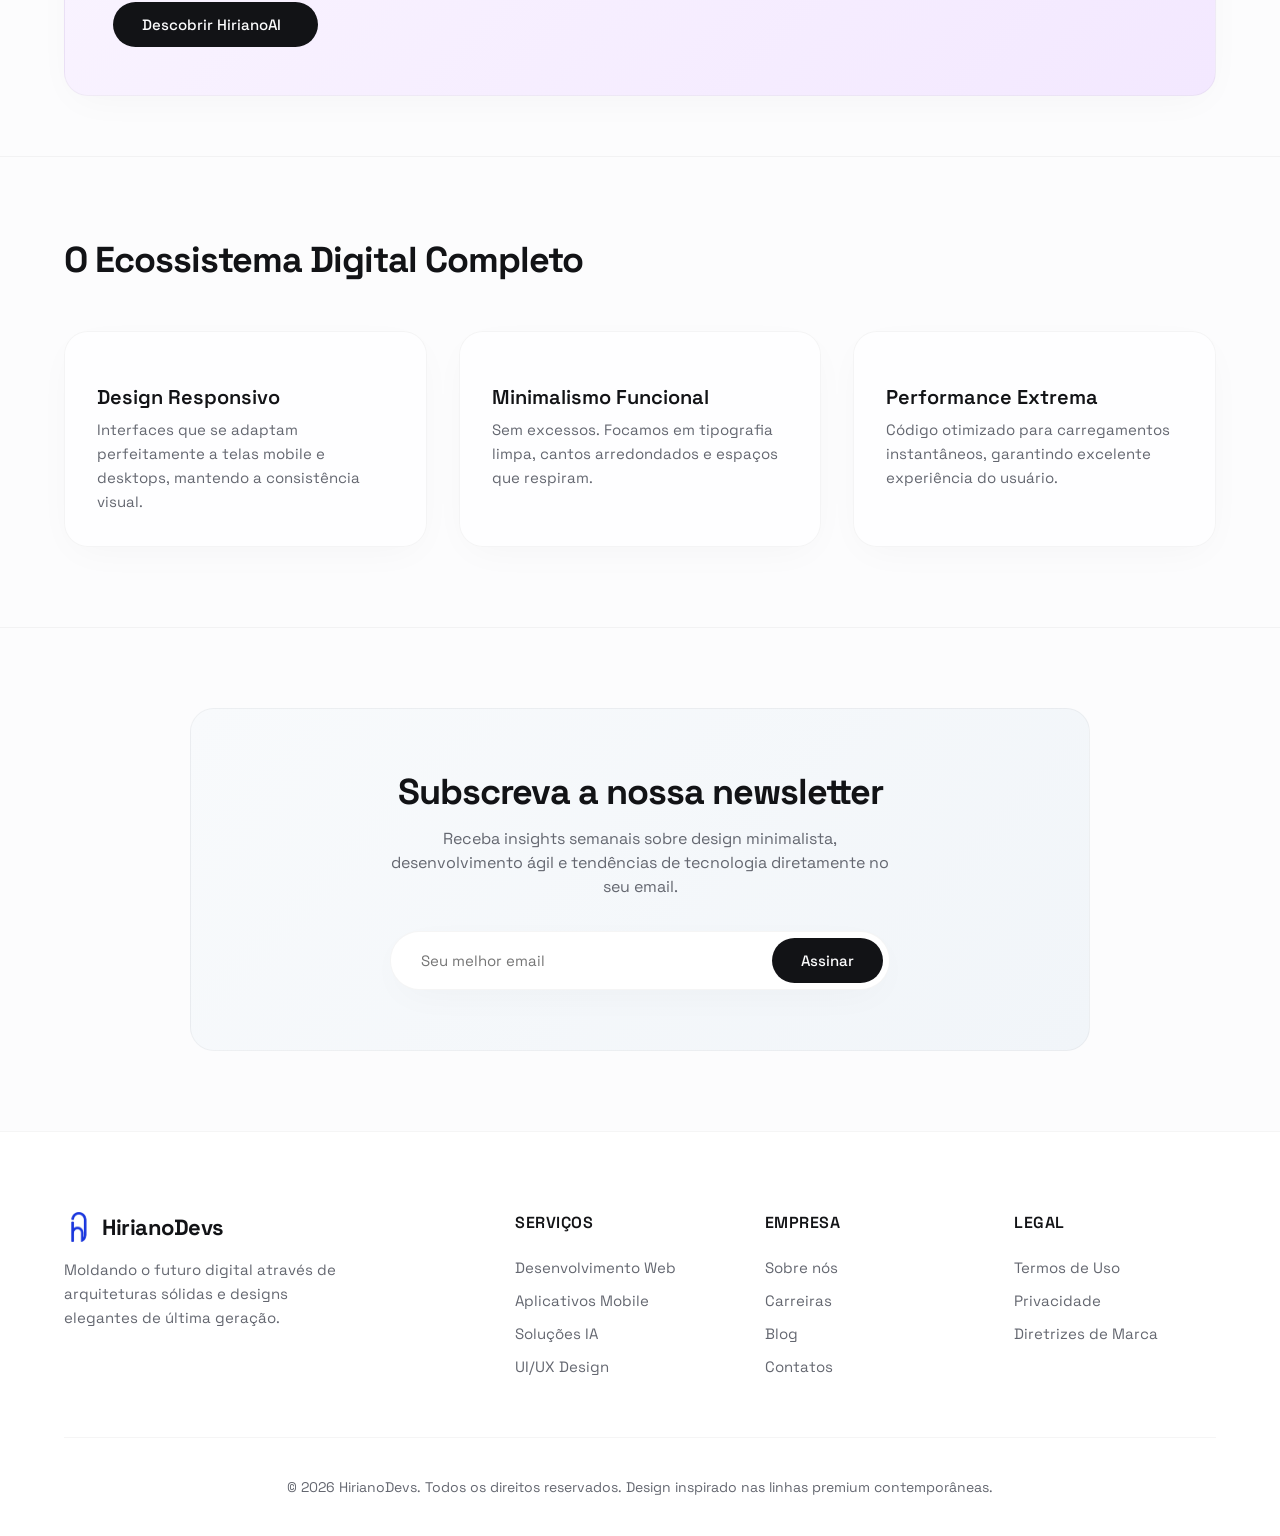
==== commit 78d880d7: "Update index.html" ====
--- a/index.html
+++ b/index.html
@@ -3,24 +3,69 @@
 <head>
     <meta charset="UTF-8">
     <meta name="viewport" content="width=device-width, initial-scale=1.0">
-    <title>HirianoDevs — Desenvolvimento de Apps e Websites</title>
-    
+
+    <!-- SEO Básico para Google e Motores de Busca -->
+    <title>HirianoDevs — Desenvolvimento de Apps Mobile, Websites & IA</title>
+    <meta name="description" content="A HirianoDevs desenvolve ecossistemas digitais robustos, aplicações mobile (APKs Android/iOS), websites modernos, lojas virtuais e integração com Inteligência Artificial.">
+    <meta name="keywords" content="desenvolvimento de apps, criação de sites, inteligência artificial, apk android, sistemas web, ui ux design, hirianodevs, vilataxi">
+    <meta name="author" content="HirianoDevs">
+    <meta name="robots" content="index, follow">
+
+    <!-- Cores de Tema Mobile -->
     <meta name="theme-color" content="#0066FF">
     <meta name="apple-mobile-web-app-status-bar-style" content="black-translucent">
     <meta name="msapplication-navbutton-color" content="#0066FF">
 
+    <!-- Favicon e Ícones -->
     <link rel="icon" type="image/png" href="images/favicon.png">
-    
+    <link rel="apple-touch-icon" href="https://i.supaimg.com/0c2919e9-36a7-40d3-ba4e-45bbb4658911/083c616d-1ea3-4fe4-b89c-371c5ff3fd3e.png">
+
+    <!-- Open Graph / Facebook / WhatsApp / LinkedIn (Imagem Retangular Recomendada) -->
+    <meta property="og:type" content="website">
+    <meta property="og:url" content="https://hirianodevs.online/">
+    <meta property="og:title" content="HirianoDevs — Desenvolvimento de Apps, Websites & Inteligência Artificial">
+    <meta property="og:description" content="Construímos aplicações nativas e experiências web de alto padrão com código limpo e interfaces fluidas.">
+    <meta property="og:image" content="https://i.supaimg.com/0c2919e9-36a7-40d3-ba4e-45bbb4658911/e8239fb8-836a-40c7-b6a2-248529748d61.png">
+    <meta property="og:image:width" content="1200">
+    <meta property="og:image:height" content="630">
+
+    <!-- Open Graph (Imagem Quadrada Fallback para WhatsApp e Feed Apps) -->
+    <meta property="og:image:square" content="https://i.supaimg.com/0c2919e9-36a7-40d3-ba4e-45bbb4658911/083c616d-1ea3-4fe4-b89c-371c5ff3fd3e.png">
+
+    <!-- Twitter / X Cards -->
+    <meta name="twitter:card" content="summary_large_image">
+    <meta name="twitter:title" content="HirianoDevs — Apps, Websites & Inteligência Artificial">
+    <meta name="twitter:description" content="Construímos aplicações nativas e experiências web de alto padrão com código limpo e interfaces fluidas.">
+    <meta name="twitter:image" content="https://i.supaimg.com/0c2919e9-36a7-40d3-ba4e-45bbb4658911/e8239fb8-836a-40c7-b6a2-248529748d61.png">
+
+    <!-- Estrutura de Dados JSON-LD para o Google Reconhecer a Empresa e Logótipo Quadrado -->
+    <script type="application/ld+json">
+    {
+      "@context": "https://schema.org",
+      "@type": "Organization",
+      "name": "HirianoDevs",
+      "url": "https://hirianodevs.online/",
+      "logo": "https://i.supaimg.com/0c2919e9-36a7-40d3-ba4e-45bbb4658911/083c616d-1ea3-4fe4-b89c-371c5ff3fd3e.png",
+      "image": "https://i.supaimg.com/0c2919e9-36a7-40d3-ba4e-45bbb4658911/083c616d-1ea3-4fe4-b89c-371c5ff3fd3e.png",
+      "description": "Desenvolvimento de aplicações mobile nativas, plataformas web modernas, e-commerce e soluções em Inteligência Artificial.",
+      "sameAs": [
+        "https://github.com/",
+        "https://linkedin.com/",
+        "https://twitter.com/"
+      ]
+    }
+    </script>
+
+    <!-- Fontes e Estilos -->
     <link rel="preconnect" href="https://fonts.googleapis.com">
     <link rel="preconnect" href="https://fonts.gstatic.com" crossorigin>
     <link href="https://fonts.googleapis.com/css2?family=Space+Grotesk:wght@400;500;600;700&display=swap" rel="stylesheet">
-    
     <link href="https://cdn.jsdelivr.net/npm/remixicon@4.2.0/fonts/remixicon.css" rel="stylesheet">
 
     <!-- CSS Principal -->
     <link rel="stylesheet" href="style.css">
     
-    <!-- NOVO ARQUIVO CSS DEDICADO À BARRA VILATAXI -->
+    <!-- ARQUIVO CSS DEDICADO À BARRA VILATAXI -->
     <link rel="stylesheet" href="estilos/vilataxi-banner.css">
 </head>
 <body>
@@ -81,33 +126,29 @@
             </div>
         </section>
 
-        <!-- NOVO BANNER HORIZONTAL VILATAXI CHAMATIVO COM FITA DE EXCLUSIVO -->
+        <!-- BANNER HORIZONTAL VILATAXI -->
         <section class="vilataxi-promo-section">
             <div class="container">
                 <div class="vilataxi-card">
-                    <!-- Fita Diagonal de Exclusivo no Canto -->
                     <div class="exclusive-ribbon">Exclusivo</div>
 
-                    <!-- Marca / Logo Animado -->
                     <div class="vilataxi-brand">
                         <div class="vilataxi-logo-wrapper">
                             <img src="https://i.supaimg.com/0c2919e9-36a7-40d3-ba4e-45bbb4658911/ccfa45b3-053c-4692-838f-c1f5b3a92fce.png" alt="VilaTaxi Logo">
                         </div>
                     </div>
 
-                    <!-- Conteúdo Textual e Descrição -->
                     <div class="vilataxi-info">
                         <span class="exclusive-badge"><i class="ri-star-fill"></i> Oferta Especial</span>
                         <h3>Baixe o App VilaTaxi Agora!</h3>
                         <p>A forma mais rápida, segura e económica de se deslocar pela cidade. Peça a sua viagem em segundos no Android ou iOS.</p>
                     </div>
 
-                    <!-- Botão de Ação Animado -->
                     <div class="vilataxi-action">
                         <a href="vilataxi/" class="btn-vilataxi-download">
-    <span>Baixar App</span>
-    <i class="ri-download-cloud-2-line"></i>
-</a>
+                            <span>Baixar App</span>
+                            <i class="ri-download-cloud-2-line"></i>
+                        </a>
                     </div>
                 </div>
             </div>
@@ -259,4 +300,3 @@
     <script src="script.js"></script>
 </body>
 </html>
-
--- a/estilos/vilataxi-banner.css
+++ b/estilos/vilataxi-banner.css
@@ -0,0 +1,297 @@
+/* ============================================================
+   SEÇÃO PROMOCIONAL VILATAXI — ESTILOS & ANIMAÇÕES DEDICADAS
+   ============================================================ */
+
+/* --- CONTAINER DA SEÇÃO --- */
+.vilataxi-promo-section {
+    padding: 30px 0;
+    position: relative;
+    z-index: 10;
+}
+
+/* --- CARD BARRINHA DE DESTAQUE --- */
+.vilataxi-card {
+    position: relative;
+    background: linear-gradient(135deg, #0d1117 0%, #161b22 50%, #0044cc 100%);
+    border-radius: 20px;
+    padding: 32px 40px;
+    display: flex;
+    align-items: center;
+    justify-content: space-between;
+    gap: 24px;
+    overflow: hidden;
+    border: 1px solid rgba(0, 102, 255, 0.3);
+    box-shadow: 0 15px 35px -10px rgba(0, 102, 255, 0.25),
+                0 0 50px -15px rgba(0, 102, 255, 0.15);
+}
+
+/* Efeito de brilho ambiente de fundo */
+.vilataxi-card::before {
+    content: '';
+    position: absolute;
+    top: -50%;
+    left: -50%;
+    width: 200%;
+    height: 200%;
+    background: radial-gradient(circle, rgba(0, 102, 255, 0.15) 0%, transparent 60%);
+    pointer-events: none;
+    animation: ambientPulse 6s ease-in-out infinite alternate;
+}
+
+/* Efeito Reflexo Shimmer varrendo o card */
+.vilataxi-card::after {
+    content: '';
+    position: absolute;
+    top: 0;
+    left: -150%;
+    width: 100%;
+    height: 100%;
+    background: linear-gradient(
+        90deg,
+        transparent,
+        rgba(255, 255, 255, 0.08),
+        transparent
+    );
+    transform: skewX(-25deg);
+    animation: cardShimmer 7s infinite;
+}
+
+/* --- FITA DE EXCLUSIVO (RIBBON CORNER) --- */
+.exclusive-ribbon {
+    position: absolute;
+    top: 18px;
+    right: -35px;
+    background: linear-gradient(135deg, #ff0055 0%, #ff5500 100%);
+    color: #ffffff;
+    font-size: 11px;
+    font-weight: 700;
+    letter-spacing: 1.5px;
+    text-transform: uppercase;
+    padding: 6px 40px;
+    transform: rotate(45deg);
+    box-shadow: 0 4px 12px rgba(255, 0, 85, 0.4);
+    z-index: 5;
+}
+
+/* Badge Alternativo Interno caso a fita de canto não se ajuste ao layout mobile */
+.exclusive-badge {
+    display: inline-flex;
+    align-items: center;
+    gap: 6px;
+    background: linear-gradient(90deg, #ff0055, #ff5500);
+    color: #ffffff;
+    font-size: 11px;
+    font-weight: 700;
+    letter-spacing: 1px;
+    text-transform: uppercase;
+    padding: 4px 12px;
+    border-radius: 20px;
+    margin-bottom: 8px;
+    box-shadow: 0 0 12px rgba(255, 0, 85, 0.5);
+    animation: badgeGlow 2s infinite alternate;
+}
+
+/* --- ESQUERDA: LOGOTIPO COM ANIMAÇÃO --- */
+.vilataxi-brand {
+    display: flex;
+    align-items: center;
+    gap: 20px;
+    z-index: 2;
+    flex-shrink: 0;
+}
+
+.vilataxi-logo-wrapper {
+    position: relative;
+    width: 72px;
+    height: 72px;
+    border-radius: 18px;
+    background: rgba(255, 255, 255, 0.05);
+    padding: 8px;
+    border: 1px solid rgba(255, 255, 255, 0.15);
+    display: flex;
+    align-items: center;
+    justify-content: center;
+    animation: logoFloat 4s ease-in-out infinite;
+    box-shadow: 0 8px 20px rgba(0, 0, 0, 0.4);
+}
+
+.vilataxi-logo-wrapper img {
+    width: 100%;
+    height: 100%;
+    object-fit: contain;
+    border-radius: 12px;
+}
+
+/* --- CENTRO: INFORMAÇÕES & DESCRIÇÃO --- */
+.vilataxi-info {
+    z-index: 2;
+    flex: 1;
+}
+
+.vilataxi-info h3 {
+    color: #ffffff;
+    font-size: 24px;
+    font-weight: 700;
+    letter-spacing: -0.5px;
+    margin-bottom: 6px;
+    display: flex;
+    align-items: center;
+    gap: 10px;
+}
+
+.vilataxi-info p {
+    color: #a1a1aa;
+    font-size: 15px;
+    line-height: 1.5;
+    max-width: 520px;
+}
+
+/* --- DIREITA: BOTÃO CHAMATIVO E ANIMADO --- */
+.vilataxi-action {
+    z-index: 2;
+    flex-shrink: 0;
+}
+
+.btn-vilataxi-download {
+    position: relative;
+    background: linear-gradient(135deg, #0066ff 0%, #0044cc 100%);
+    color: #ffffff !important;
+    padding: 14px 32px;
+    border-radius: 50px;
+    font-weight: 700;
+    font-size: 15px;
+    text-decoration: none;
+    display: inline-flex;
+    align-items: center;
+    gap: 10px;
+    box-shadow: 0 8px 25px rgba(0, 102, 255, 0.5);
+    overflow: hidden;
+    transition: all 0.3s cubic-bezier(0.175, 0.885, 0.32, 1.275);
+    animation: btnPulse 2.5s infinite;
+}
+
+.btn-vilataxi-download i {
+    font-size: 20px;
+    transition: transform 0.3s ease;
+}
+
+.btn-vilataxi-download:hover {
+    transform: translateY(-3px) scale(1.05);
+    box-shadow: 0 12px 30px rgba(0, 102, 255, 0.7);
+    background: linear-gradient(135deg, #1a75ff 0%, #0055ff 100%);
+}
+
+.btn-vilataxi-download:hover i {
+    transform: translateY(3px);
+}
+
+/* Brilho varrendo o botão */
+.btn-vilataxi-download::before {
+    content: '';
+    position: absolute;
+    top: 0;
+    left: -100%;
+    width: 100%;
+    height: 100%;
+    background: linear-gradient(
+        90deg,
+        transparent,
+        rgba(255, 255, 255, 0.4),
+        transparent
+    );
+    transition: 0.5s;
+}
+
+.btn-vilataxi-download:hover::before {
+    left: 100%;
+}
+
+/* --- KEYFRAMES DE ANIMAÇÃO --- */
+
+/* Flutuação suave do Logótipo */
+@keyframes logoFloat {
+    0%, 100% {
+        transform: translateY(0px) rotate(0deg);
+    }
+    50% {
+        transform: translateY(-6px) rotate(2deg);
+    }
+}
+
+/* Pulsação do Botão */
+@keyframes btnPulse {
+    0%, 100% {
+        box-shadow: 0 8px 25px rgba(0, 102, 255, 0.5);
+    }
+    50% {
+        box-shadow: 0 8px 35px rgba(0, 102, 255, 0.85);
+    }
+}
+
+/* Pulsação de luz do fundo */
+@keyframes ambientPulse {
+    0% {
+        opacity: 0.5;
+        transform: scale(0.95);
+    }
+    100% {
+        opacity: 1;
+        transform: scale(1.05);
+    }
+}
+
+/* Brilho da Fita Exclusivo */
+@keyframes badgeGlow {
+    0% {
+        box-shadow: 0 0 8px rgba(255, 0, 85, 0.4);
+    }
+    100% {
+        box-shadow: 0 0 18px rgba(255, 0, 85, 0.9);
+    }
+}
+
+/* Varredura Shimmer no Card */
+@keyframes cardShimmer {
+    0% {
+        left: -150%;
+    }
+    20%, 100% {
+        left: 150%;
+    }
+}
+
+/* --- RESPONSIVIDADE --- */
+@media (max-width: 992px) {
+    .vilataxi-card {
+        flex-direction: column;
+        text-align: center;
+        padding: 36px 24px 28px 24px;
+        gap: 20px;
+    }
+
+    .vilataxi-brand {
+        flex-direction: column;
+    }
+
+    .vilataxi-info h3 {
+        justify-content: center;
+    }
+
+    .vilataxi-info p {
+        margin: 0 auto;
+    }
+
+    .exclusive-ribbon {
+        font-size: 9px;
+        padding: 4px 30px;
+        top: 14px;
+        right: -30px;
+    }
+}
+
+@media (max-width: 480px) {
+    .btn-vilataxi-download {
+        width: 100%;
+        justify-content: center;
+    }
+}
